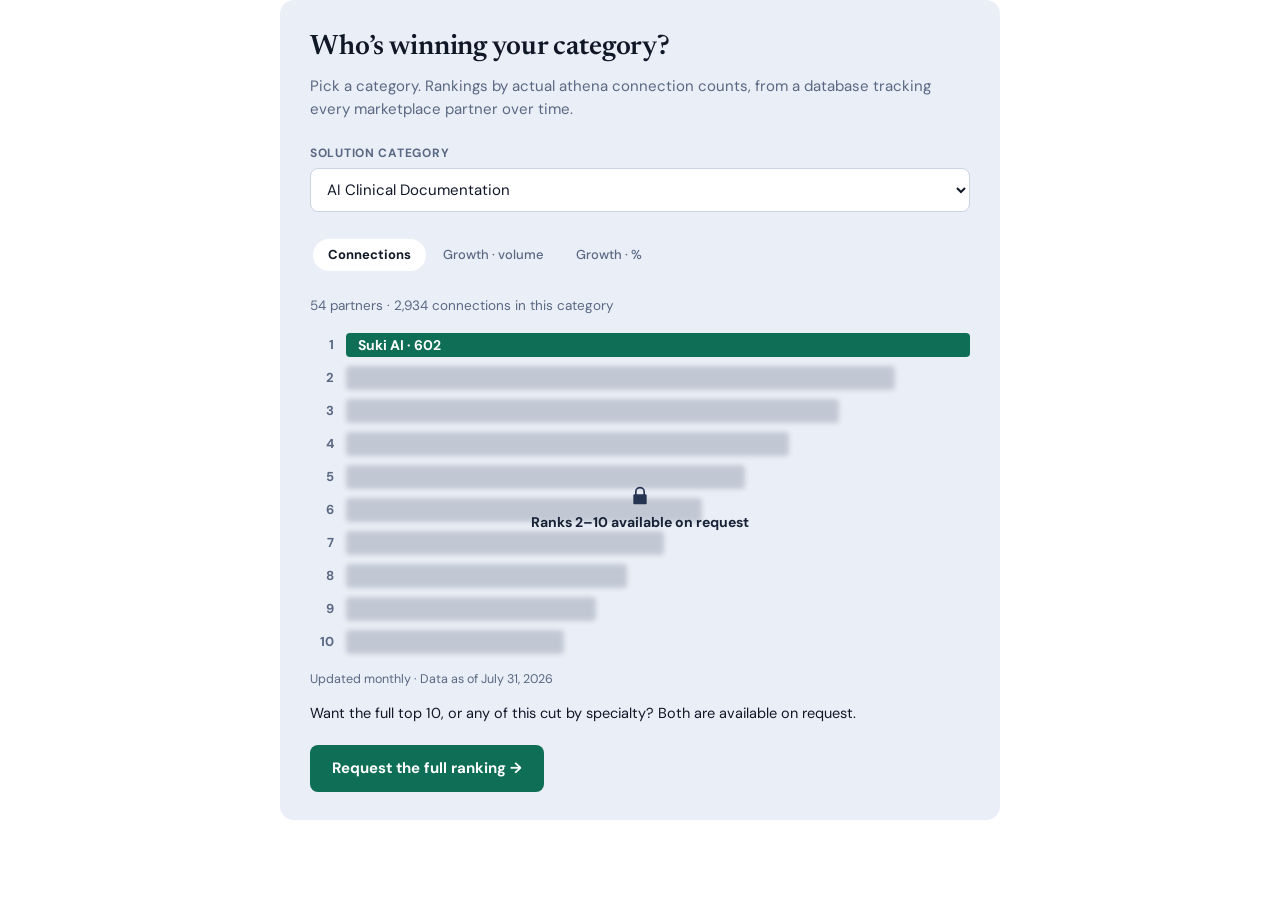
==== index.html @ 7037b6b3 "Rebuild the explorer around categories and growth athena's marketplace now surfaces category leaders" ====
<!DOCTYPE html>
<html lang="en">
<head>
<meta charset="utf-8">
<meta name="viewport" content="width=device-width, initial-scale=1">
<!-- This page is meant to be seen inside the alsgaardmiller.com embed, not as a search
     result competing with it. -->
<meta name="robots" content="noindex, follow">
<title>athenahealth Marketplace Explorer</title>
<link rel="preconnect" href="https://fonts.googleapis.com">
<link rel="preconnect" href="https://fonts.gstatic.com" crossorigin>
<link href="https://fonts.googleapis.com/css2?family=DM+Sans:opsz,wght@9..40,400;9..40,500;9..40,700&family=Newsreader:opsz,wght@6..72,400;6..72,600&display=swap" rel="stylesheet">
<link rel="stylesheet" href="styles.css">

<!-- ===================================================================== -->
<!-- ANALYTICS: OFF.                                                       -->
<!-- Launched without tracking by choice. The page already fires guarded   -->
<!-- umami.track() calls that no-op while no script is loaded, so enabling  -->
<!-- analytics later means uncommenting the two lines below and pasting in  -->
<!-- the website ID from cloud.umami.is — no other change.                 -->
<!--                                                                       -->
<!-- <script defer src="https://cloud.umami.is/script.js"                  -->
<!--         data-website-id="YOUR-UMAMI-WEBSITE-ID"                       -->
<!--         data-domains="MaxA-M.github.io"></script>                     -->
<!-- ===================================================================== -->
</head>
<body class="widget-body">

<main class="widget" id="explorer" data-chart="explorer">

  <h1 class="widget-title">Who’s winning your category?</h1>
  <p class="dek">
    Pick a category. Rankings by actual athena connection counts, from a database tracking
    every marketplace partner over time.
  </p>

  <div class="controls">
    <label>
      <span>Solution category</span>
      <select id="sel-category"></select>
    </label>
  </div>

  <div class="toggle" role="tablist" aria-label="Ranking view">
    <button role="tab" aria-selected="true"  data-view="connections">Connections</button>
    <button role="tab" aria-selected="false" data-view="growth_volume">Growth &middot; volume</button>
    <button role="tab" aria-selected="false" data-view="growth_pct">Growth &middot; %</button>
  </div>

  <div id="explorer-result" class="explorer-result"></div>

</main>

<script src="app.js"></script>
</body>
</html>
---- styles.css ----
/* =========================================================================
   Palette taken from alsgaardmiller.com so the embed reads as part of the
   site rather than a visitor: white page like the home page, pale blue for
   the explorer to echo the contact page, dark navy footer like the blog.
   Newsreader for headings, DM Sans for everything else — same as the site.
   Teal is the data accent, matching the published report's charts.
   ========================================================================= */
:root {
  --white:       #FFFFFF;
  --pale-blue:   #EAEEF6;   /* contact page background */
  --navy:        #172236;   /* site footer / blog */
  --navy-mid:    #253551;   /* site accent */
  --ink:         #101828;   /* body text */
  --muted:       #5A6884;
  --rule:        #E3E6EC;
  --track:       #EDEFF3;   /* unfilled bar track */

  --teal:        #0F6E56;
  --teal-light:  #1D9E75;
  --rust:        #B4512F;   /* negatives — 5.2:1 on white */

  --serif: "Newsreader", Georgia, "Times New Roman", serif;
  --sans:  "DM Sans", -apple-system, BlinkMacSystemFont, "Segoe UI", Helvetica, Arial, sans-serif;

  --content-max: 780px;
  --bar-h:       24px;
  --bar-gap:     9px;
}

* { box-sizing: border-box; }

html { scroll-behavior: smooth; }
@media (prefers-reduced-motion: reduce) { html { scroll-behavior: auto; } }

body {
  margin: 0;
  background: var(--white);
  color: var(--ink);
  font-family: var(--sans);
  font-size: 16px;
  line-height: 1.55;
  -webkit-font-smoothing: antialiased;
}

/* ---------- masthead ---------- */
.masthead {
  max-width: 1120px;
  margin: 0 auto;
  padding: 48px 24px 28px;
}
h1 {
  font-family: var(--serif);
  font-weight: 600;
  font-size: clamp(30px, 4.4vw, 44px);
  line-height: 1.15;
  letter-spacing: -.01em;
  margin: 0 0 16px;
  max-width: 26ch;
}
.standfirst { font-size: 17px; max-width: 60ch; margin: 0 0 8px; color: var(--ink); }
.stamp { font-size: 13px; color: var(--muted); margin: 0; }

/* ---------- two-column layout ---------- */
.layout {
  max-width: 1120px;
  margin: 0 auto;
  padding: 0 24px 64px;
  display: grid;
  grid-template-columns: 168px minmax(0, 1fr);
  gap: 48px;
  align-items: start;
}

/* ---------- left sidebar nav ---------- */
.sidenav {
  position: sticky;
  top: 24px;
  display: flex;
  flex-direction: column;
  gap: 1px;
  padding-top: 6px;
  border-left: 1px solid var(--rule);
}
.sidenav-title {
  font-size: 11px; font-weight: 700; letter-spacing: .1em; text-transform: uppercase;
  color: var(--muted); margin: 0 0 8px; padding-left: 14px;
}
.sidenav a {
  font-size: 13.5px; color: var(--muted); text-decoration: none;
  padding: 5px 0 5px 14px; margin-left: -1px;
  border-left: 2px solid transparent;
  transition: color .15s ease, border-color .15s ease;
}
.sidenav a:hover, .sidenav a:focus-visible { color: var(--ink); }
.sidenav a.is-current { color: var(--ink); font-weight: 700; border-left-color: var(--navy-mid); }

/* Explorer link: green, circled, no lock icon. */
.sidenav-gated {
  margin-top: 12px; margin-left: 0 !important;
  align-self: start;
  color: var(--teal) !important;
  font-weight: 700;
  border: 1.5px solid var(--teal) !important;
  border-radius: 999px;
  padding: 6px 15px !important;
  transition: background .15s ease, color .15s ease;
}
.sidenav-gated:hover, .sidenav-gated:focus-visible { background: var(--teal); color: #fff !important; }
.sidenav-gated.is-current { background: var(--teal); color: #fff !important; }

@media (max-width: 860px) {
  .layout { grid-template-columns: 1fr; gap: 8px; }
  .sidenav {
    position: static; flex-direction: row; flex-wrap: wrap; gap: 6px;
    border-left: 0; border-top: 1px solid var(--rule); border-bottom: 1px solid var(--rule);
    padding: 12px 0;
  }
  .sidenav-title { display: none; }
  .sidenav a { padding: 4px 10px; border-left: 0; border-radius: 999px; }
  .sidenav a.is-current { background: var(--pale-blue); border-left: 0; }
  .sidenav-gated { margin-top: 0; }
}

/* ---------- sections ---------- */
.content { max-width: var(--content-max); min-width: 0; }
.section { padding: 44px 0 4px; scroll-margin-top: 20px; }
.section + .section { border-top: 1px solid var(--rule); }

h2 {
  font-family: var(--serif); font-weight: 600;
  font-size: clamp(21px, 2.6vw, 27px); line-height: 1.25;
  margin: 0 0 10px; letter-spacing: -.005em;
}
.dek { font-size: 15px; color: var(--muted); max-width: 64ch; margin: 0 0 22px; }

.callout {
  font-size: 15px; color: var(--muted); margin: 18px 0 0;
  padding-left: 14px; border-left: 3px solid var(--teal-light);
}
.callout-lead {
  font-family: var(--serif); font-size: 21px; line-height: 1.4;
  color: var(--ink); margin: 0 0 24px; border-left-color: var(--teal);
}
.callout-lead strong { color: var(--teal); font-weight: 600; }

/* ---------- stat bar ---------- */
.statbar { display: grid; grid-template-columns: repeat(4, 1fr); gap: 12px; }
@media (max-width: 700px) { .statbar { grid-template-columns: repeat(2, 1fr); } }

.stat { border-top: 2px solid var(--navy-mid); padding: 14px 4px 0; }
.stat-value {
  font-family: var(--serif); font-weight: 600;
  font-size: clamp(27px, 3.6vw, 35px); line-height: 1.05;
  letter-spacing: -.015em; font-variant-numeric: tabular-nums; display: block;
}
.stat-value.pos { color: var(--teal); }
.stat-label { font-size: 13px; color: var(--muted); margin-top: 6px; display: block; }

/* ---------- charts ---------- */
.chart { width: 100%; }
.rows { display: flex; flex-direction: column; gap: var(--bar-gap); }

.row {
  display: grid;
  grid-template-columns: minmax(120px, 215px) minmax(0, 1fr) auto;
  align-items: center; gap: 12px;
}
@media (max-width: 620px) {
  .row { grid-template-columns: 1fr auto; gap: 4px 10px; }
  .row-label { grid-column: 1 / -1; text-align: left; }
}

.row-label {
  font-size: 13.5px; color: var(--ink); text-align: right;
  overflow: hidden; text-overflow: ellipsis; white-space: nowrap;
}

.row-track {
  position: relative; height: var(--bar-h);
  background: var(--track); border-radius: 4px;
}
.bar {
  position: absolute; top: 0; height: var(--bar-h); border-radius: 4px;
  background: var(--teal);
  transform-origin: left center; transform: scaleX(0);
  animation: grow .5s cubic-bezier(.22,.9,.3,1) forwards;
  transition: filter .15s ease;
}
.bar.neg { background: var(--rust); transform-origin: right center; }
.row:hover .bar { filter: brightness(1.14); }
@keyframes grow { to { transform: scaleX(1); } }
@media (prefers-reduced-motion: reduce) { .bar { animation: none; transform: scaleX(1); } }

/* value column, right-aligned so the numbers form a clean rail */
.row-values { display: flex; align-items: baseline; gap: 10px; justify-content: flex-end; }
.row-value {
  font-size: 13.5px; font-weight: 700; font-variant-numeric: tabular-nums;
  white-space: nowrap; color: var(--ink); min-width: 4.2em; text-align: right;
}
.row-value.neg { color: var(--rust); }
.row-value.pos { color: var(--teal); }
.row-sub {
  font-size: 12.5px; color: var(--muted); white-space: nowrap;
  font-variant-numeric: tabular-nums; min-width: 5.5em; text-align: right;
}

/* diverging chart: bars grow out from a zero axis */
.diverging .row-track::before {
  content: ""; position: absolute; left: var(--zero); top: -3px; bottom: -3px;
  width: 1px; background: #C9CEDA;
}

/* ---------- toggle ---------- */
.toggle {
  display: inline-flex; gap: 2px; margin: 0 0 22px; padding: 3px;
  background: var(--pale-blue); border-radius: 999px;
}
.toggle button {
  font: inherit; font-size: 13px; font-weight: 500; cursor: pointer;
  border: 0; background: transparent; color: var(--muted);
  padding: 6px 15px; border-radius: 999px; transition: background .15s, color .15s;
}
.toggle button[aria-selected="true"] { background: var(--white); color: var(--ink); font-weight: 700; }
.toggle button:hover { color: var(--ink); }

/* ---------- standalone widget shell (index.html) ---------- */
.widget-body { background: var(--white); }

.widget {
  max-width: 720px;
  margin: 0 auto;
  padding: 30px 30px 28px;
  background: var(--pale-blue);
  border-radius: 14px;
}
@media (max-width: 620px) { .widget { padding: 22px 18px; border-radius: 0; } }

.widget-title {
  font-family: var(--serif); font-weight: 600;
  font-size: clamp(22px, 3vw, 28px); line-height: 1.25;
  margin: 0 0 10px; letter-spacing: -.005em; max-width: none;
}
.widget .row-track { background: #D8DEEB; }

/* freshness stamp under the ranking */
.as-of {
  font-size: 12.5px; color: var(--muted);
  margin: 16px 0 0; line-height: 1.45;
}

/* shown in place of the ranking when a category has no gainers this period */
.no-gainers {
  font-size: 15px; color: var(--ink); margin: 4px 0 0;
  padding: 22px 0; text-align: center;
  background: #E1E7F2; border-radius: 8px;
}

/* what the ranking deliberately withholds, offered as a reason to get in touch */
.ask-line {
  font-size: 14.5px; color: var(--ink);
  margin: 14px 0 0; max-width: 56ch;
}

/* the view toggle sits directly under the category dropdown */
.widget .toggle { margin-bottom: 22px; }

/* ---------- explorer ---------- */
.section-explorer {
  background: var(--pale-blue);
  border-radius: 14px;
  padding: 32px 30px 30px;
  margin-top: 44px;
  border-top: 0 !important;
}
@media (max-width: 620px) { .section-explorer { padding: 24px 18px; } }

.section-explorer .row-track { background: #D8DEEB; }

.controls { display: flex; flex-wrap: wrap; gap: 14px; margin-bottom: 24px; }
.controls label { display: flex; flex-direction: column; gap: 6px; flex: 1 1 210px; }
.controls span {
  font-size: 12px; font-weight: 700; text-transform: uppercase;
  letter-spacing: .06em; color: var(--muted);
}
.controls select {
  font: inherit; font-size: 15px; color: var(--ink);
  padding: 10px 12px; border: 1px solid #CBD3E2; border-radius: 8px;
  background: var(--white); cursor: pointer;
}
.controls select:focus-visible { outline: 2px solid var(--teal); outline-offset: 1px; }

.slice-meta { font-size: 13.5px; color: var(--muted); margin: 0 0 16px; }

.leader, .locked-row {
  display: grid; grid-template-columns: 24px minmax(0, 1fr); align-items: center;
  gap: 12px; margin-bottom: var(--bar-gap);
}
.rank {
  font-size: 13px; font-weight: 700; color: var(--muted);
  font-variant-numeric: tabular-nums; text-align: right;
}
.leader .row-track { background: transparent; }
.leader-name {
  position: absolute; left: 12px; top: 0; line-height: var(--bar-h);
  font-size: 14px; font-weight: 700; color: #fff; white-space: nowrap;
  overflow: hidden; text-overflow: ellipsis; right: 12px;
}

.locked-rows { position: relative; }
.locked-bar {
  height: var(--bar-h); border-radius: 4px; background: var(--navy-mid);
  opacity: .2; filter: blur(2.5px);
}
.locked-overlay {
  position: absolute; inset: 0; display: flex; flex-direction: column;
  align-items: center; justify-content: center; gap: 6px; text-align: center;
}
.locked-overlay svg { width: 20px; height: 20px; fill: var(--navy-mid); }
.locked-overlay p { margin: 0; font-size: 14px; font-weight: 700; color: var(--navy); }

.cta {
  display: inline-block; margin-top: 20px; padding: 12px 22px;
  background: var(--teal); color: #fff; text-decoration: none;
  border-radius: 8px; font-weight: 700; font-size: 15px;
  transition: background .15s ease, transform .15s ease;
}
.cta:hover { background: var(--teal-light); transform: translateY(-1px); }
.cta:focus-visible { outline: 2px solid var(--navy); outline-offset: 2px; }

.thin-slice { font-size: 15px; color: var(--ink); margin: 0; }

/* ---------- footer ---------- */
.footer {
  margin-top: 40px; padding: 26px 30px; border-radius: 14px;
  background: var(--navy); color: #B9C2D4; font-size: 13.5px;
}
.footer a { color: #9FD9C4; }
.datanote { margin: 0 0 12px; }
.footer p:last-child { margin: 0; }

.error { color: var(--rust); font-size: 14px; padding: 20px 0; }
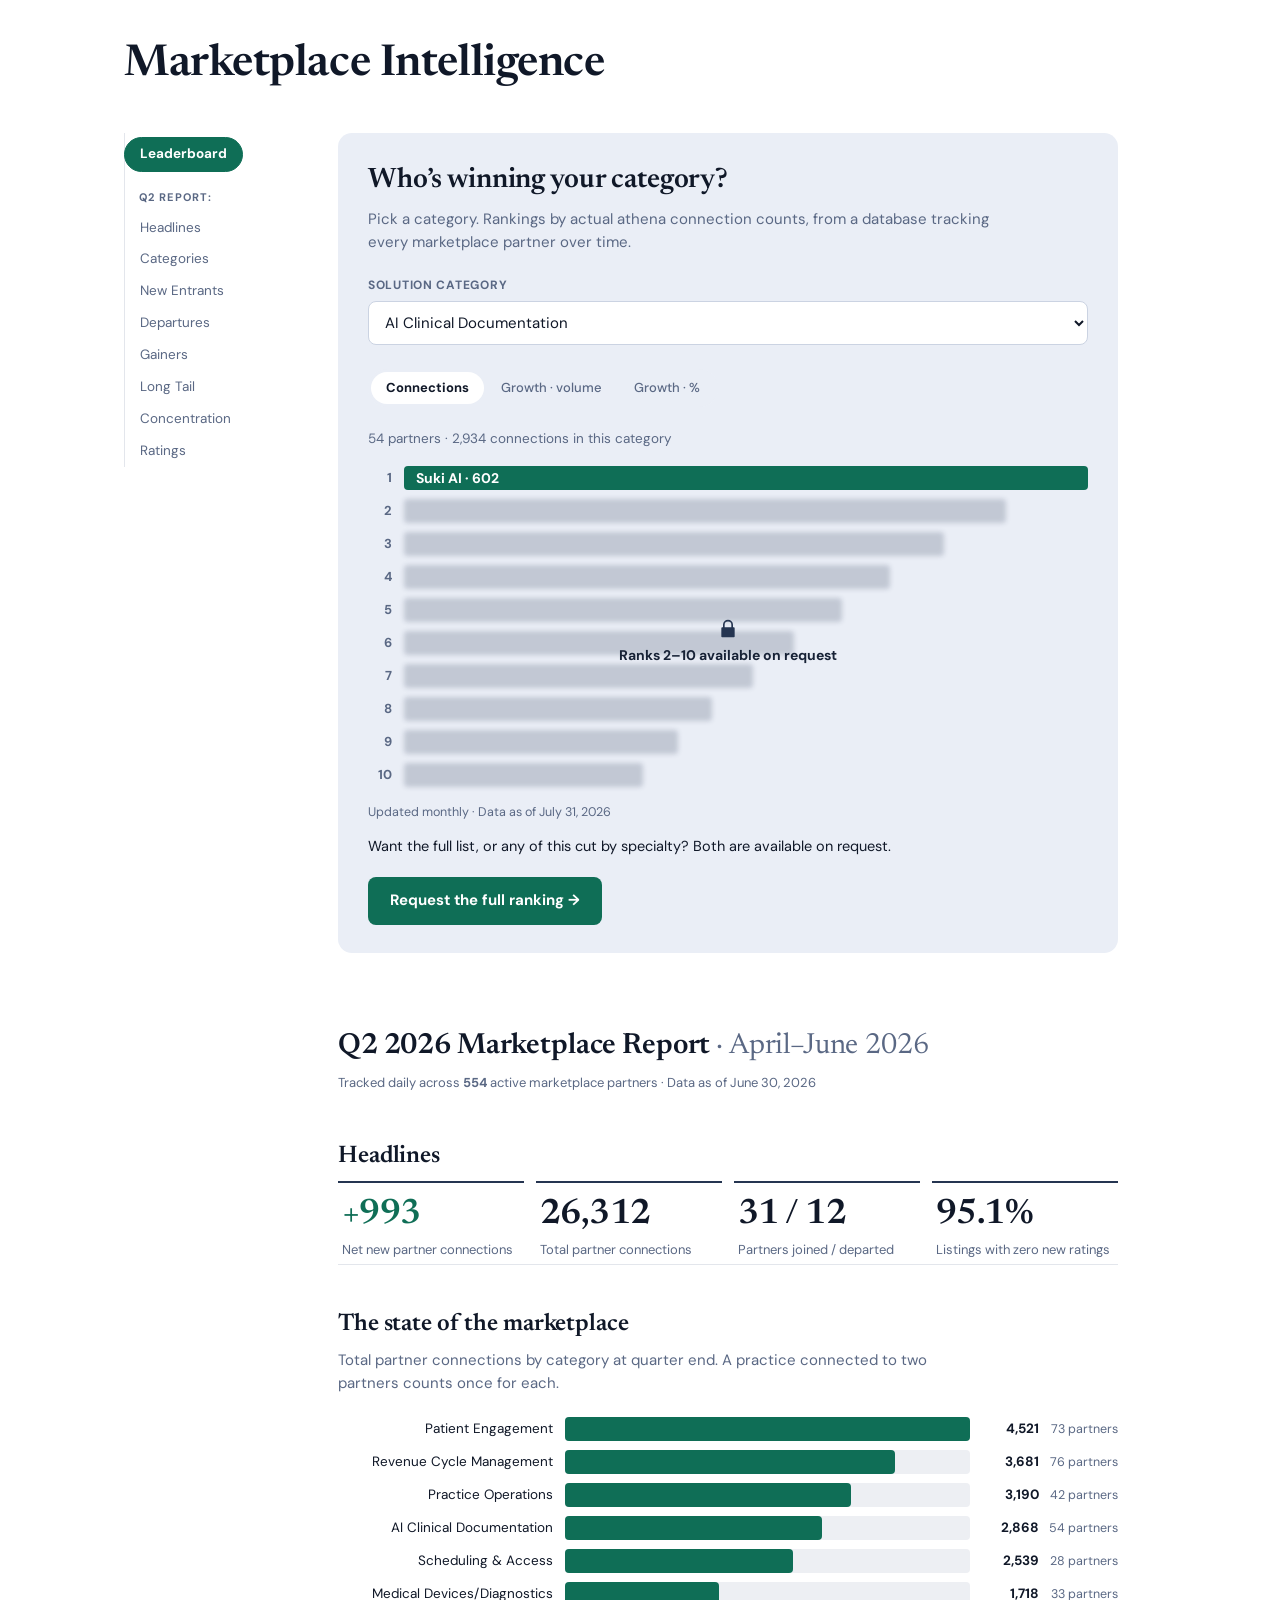
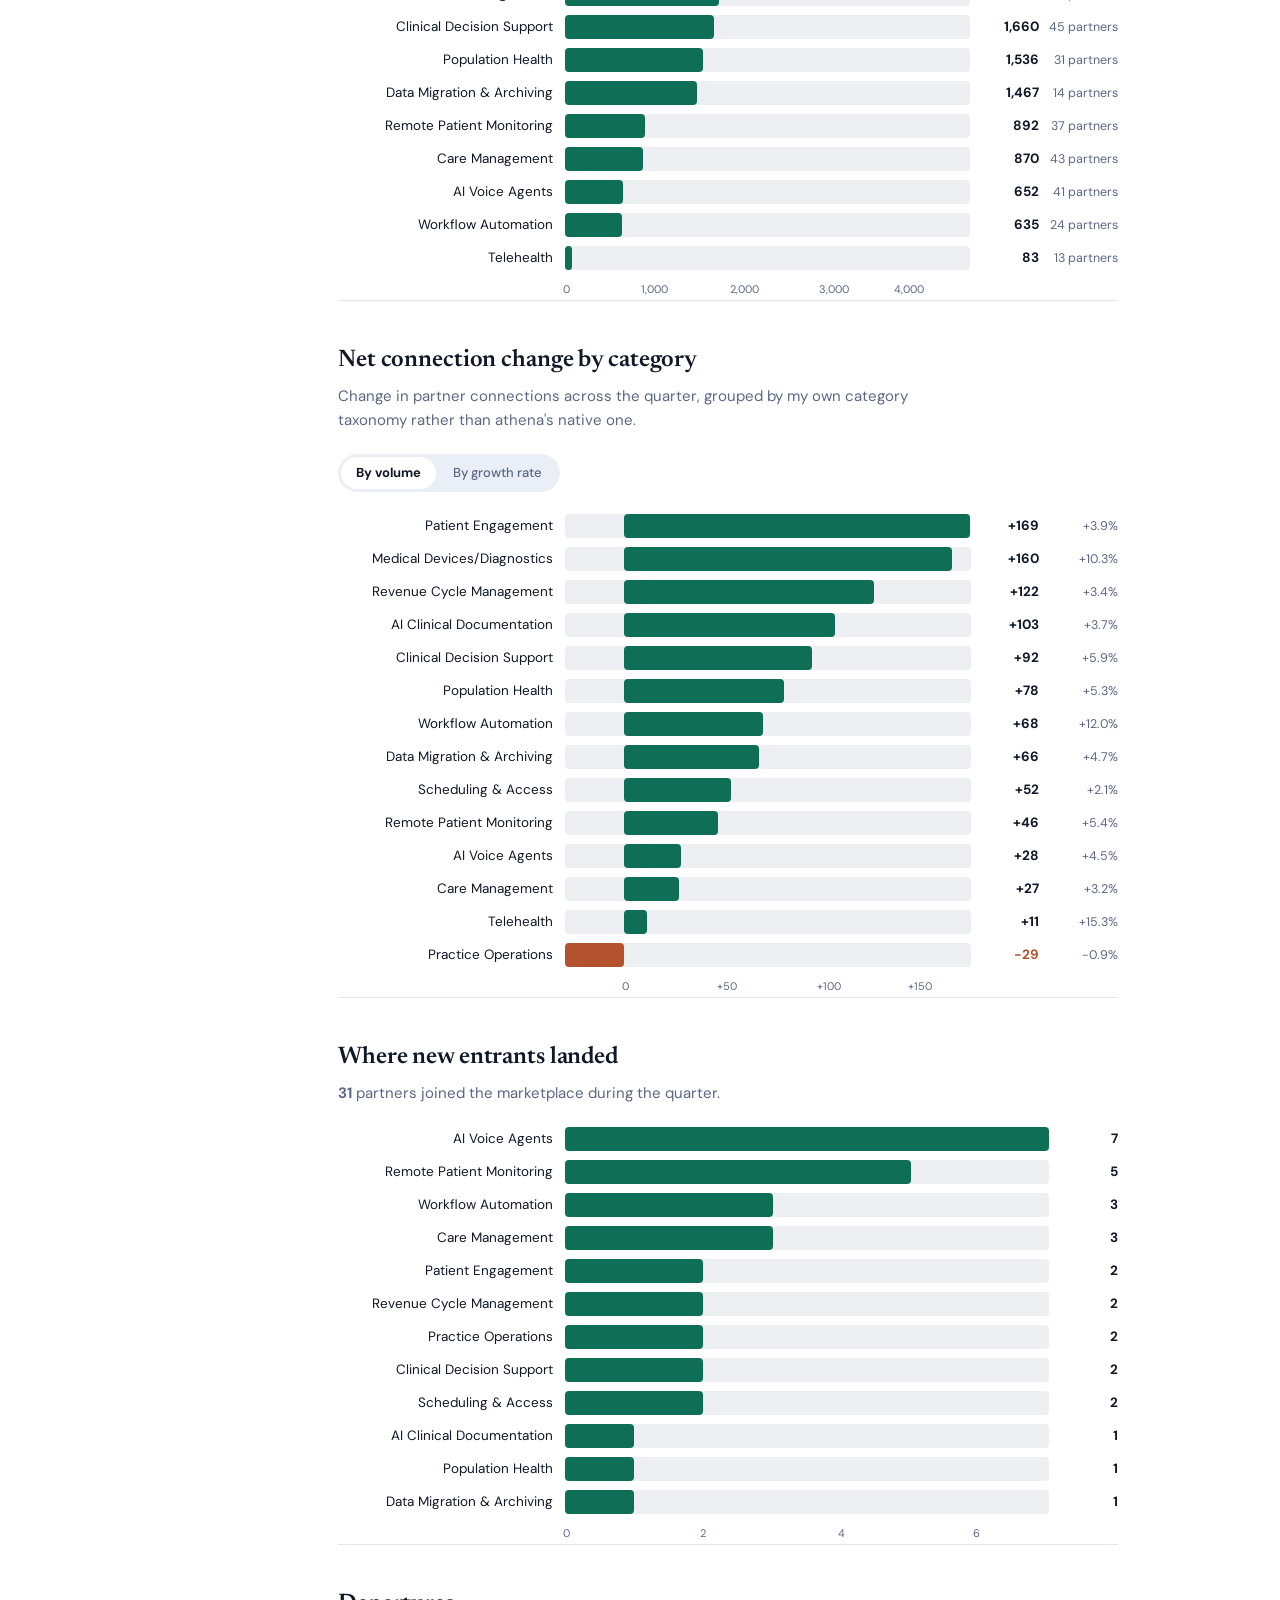
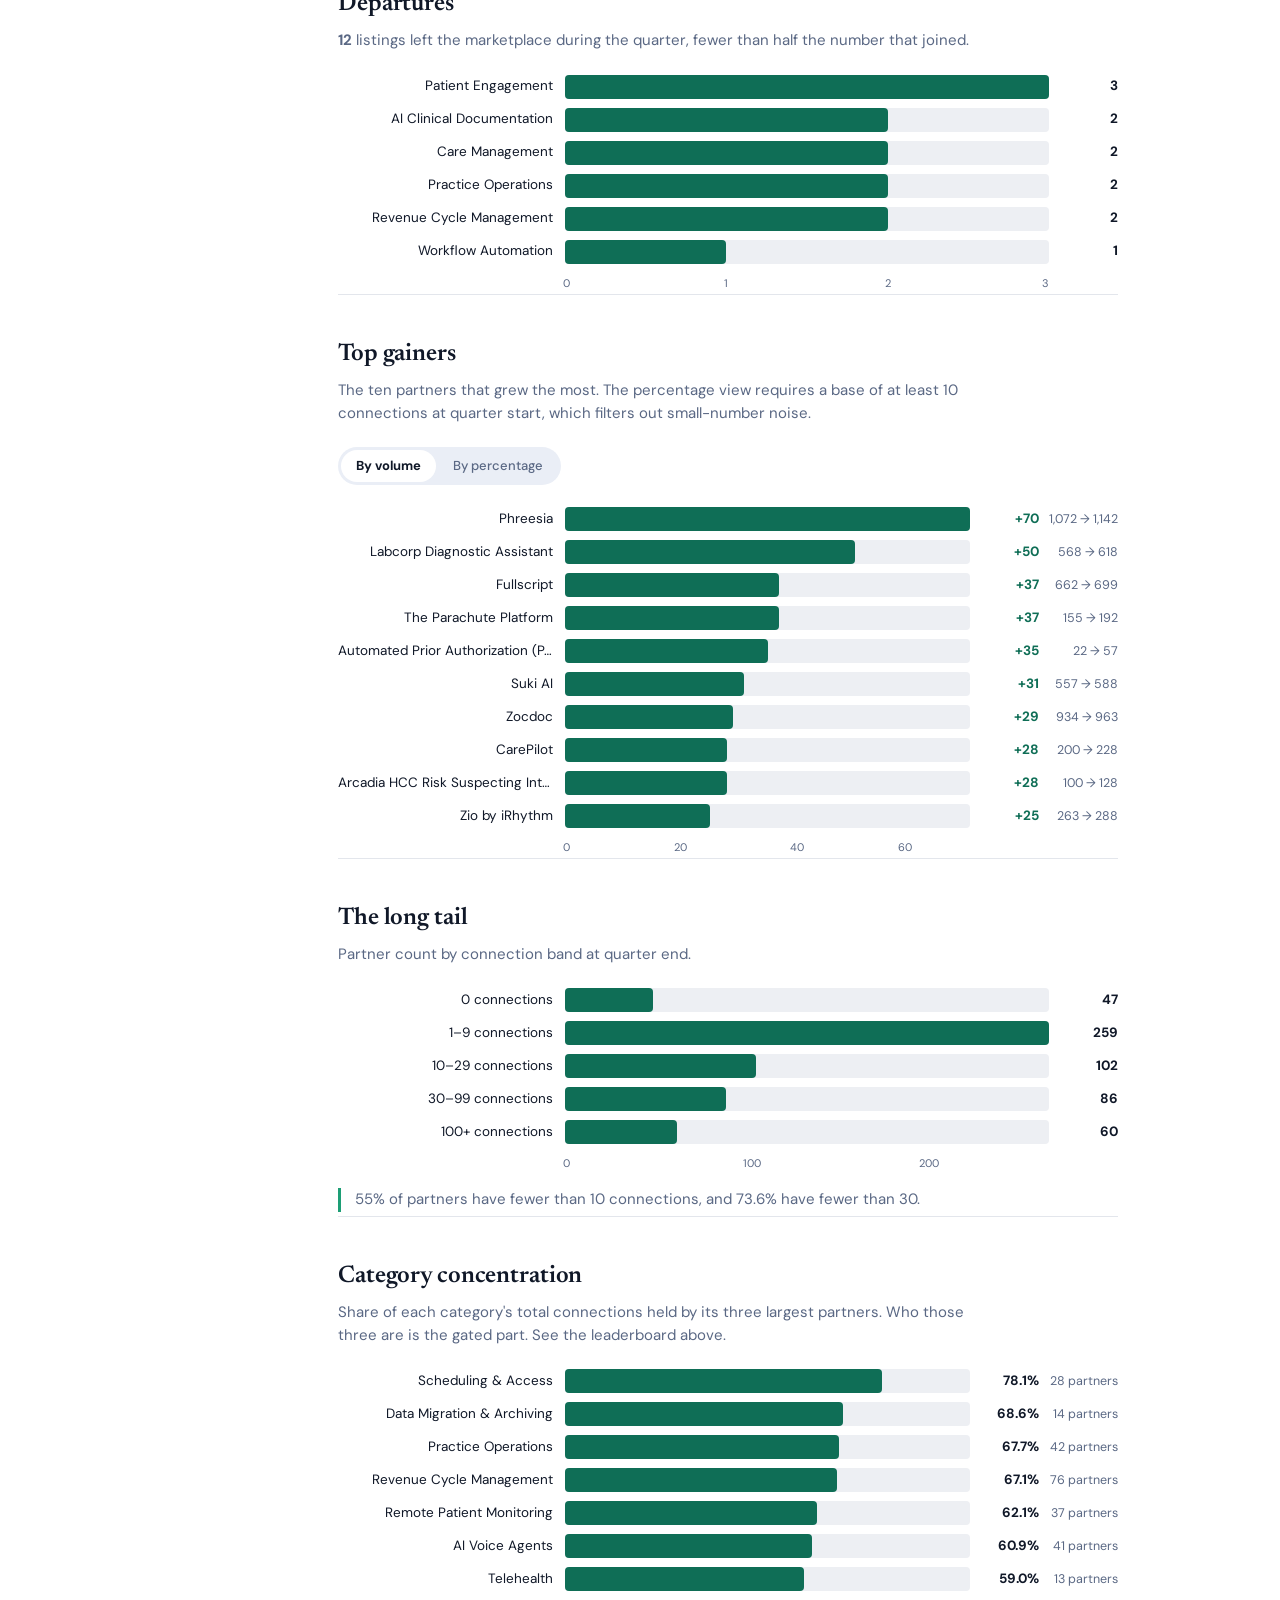
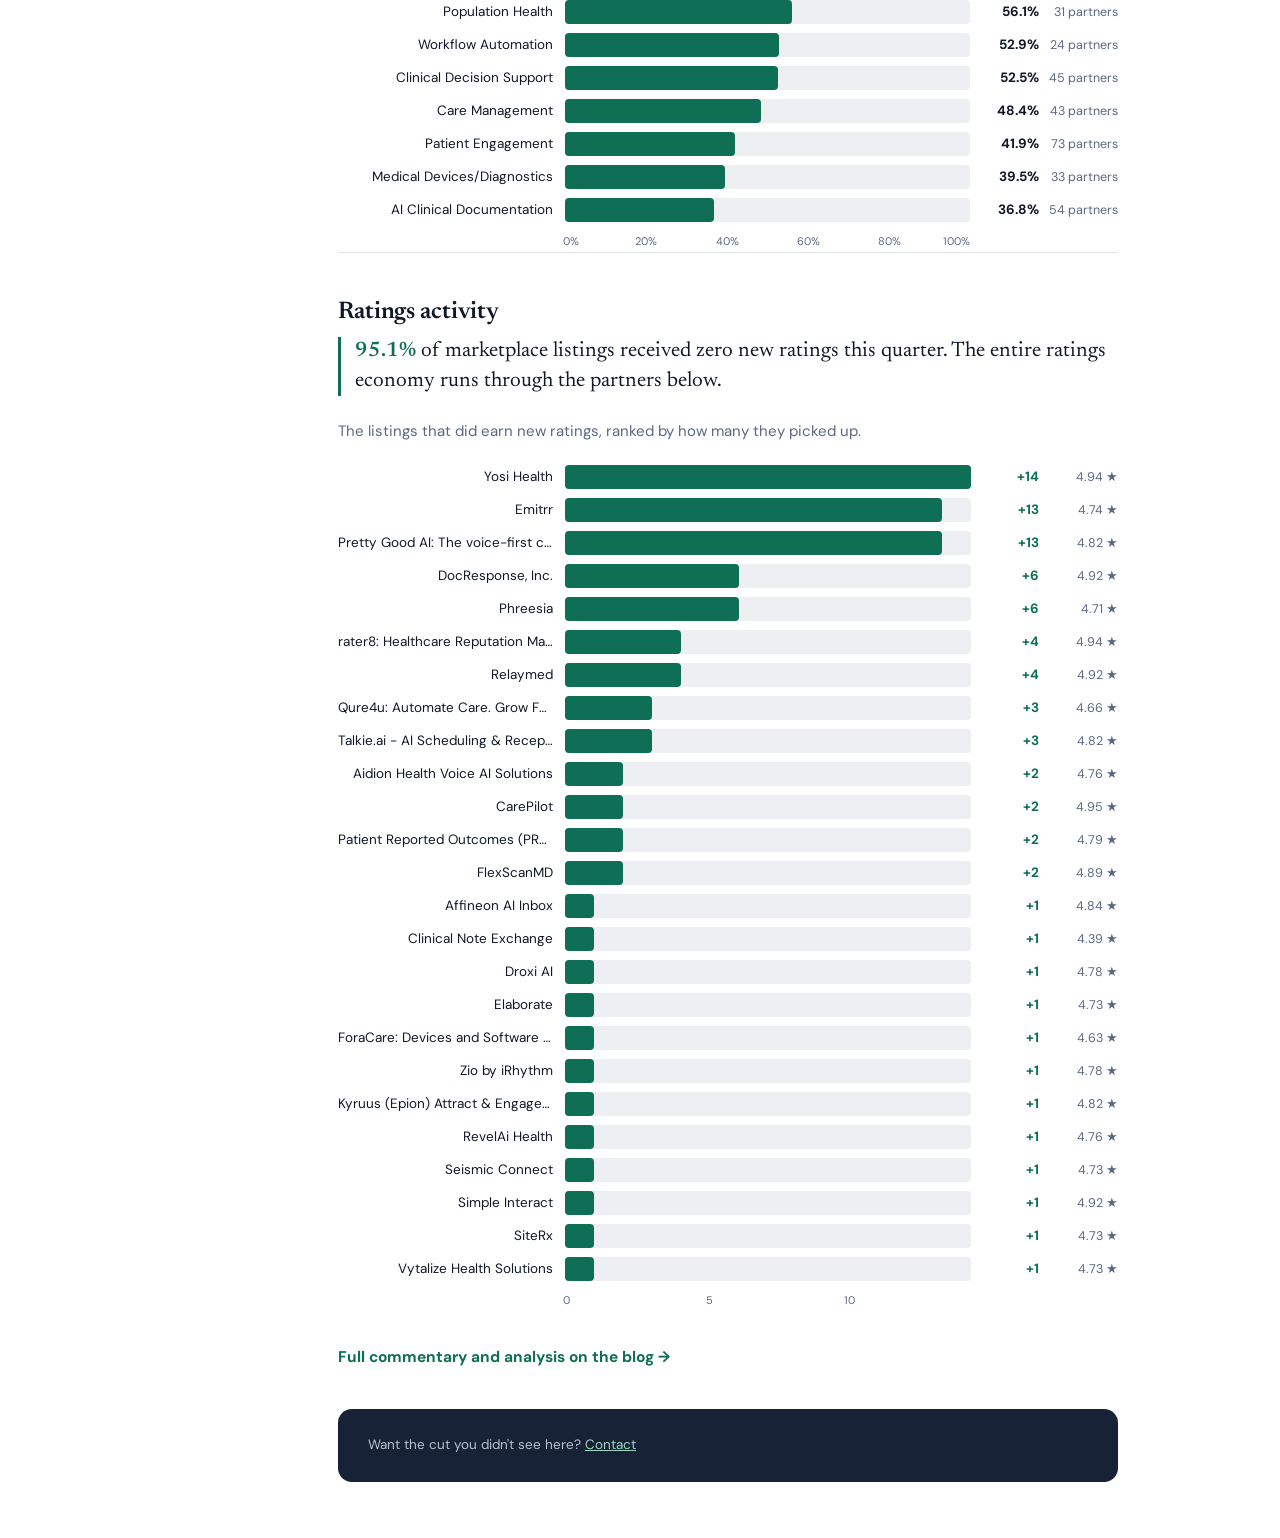
==== commit c0900f15: "Merge the leaderboard and Q2 report into one page "Marketplace Intelligence" is now a single embed: " ====
--- a/index.html
+++ b/index.html
@@ -6,7 +6,7 @@
 <!-- This page is meant to be seen inside the alsgaardmiller.com embed, not as a search
      result competing with it. -->
 <meta name="robots" content="noindex, follow">
-<title>athenahealth Marketplace Explorer</title>
+<title>Marketplace Intelligence</title>
 <link rel="preconnect" href="https://fonts.googleapis.com">
 <link rel="preconnect" href="https://fonts.gstatic.com" crossorigin>
 <link href="https://fonts.googleapis.com/css2?family=DM+Sans:opsz,wght@9..40,400;9..40,500;9..40,700&family=Newsreader:opsz,wght@6..72,400;6..72,600&display=swap" rel="stylesheet">
@@ -24,32 +24,161 @@
 <!--         data-domains="MaxA-M.github.io"></script>                     -->
 <!-- ===================================================================== -->
 </head>
-<body class="widget-body">
+<body>
 
-<main class="widget" id="explorer" data-chart="explorer">
+<div class="page">
 
-  <h1 class="widget-title">Who’s winning your category?</h1>
-  <p class="dek">
-    Pick a category. Rankings by actual athena connection counts, from a database tracking
-    every marketplace partner over time.
-  </p>
+  <header class="masthead">
+    <h1>Marketplace Intelligence</h1>
+  </header>
 
-  <div class="controls">
-    <label>
-      <span>Solution category</span>
-      <select id="sel-category"></select>
-    </label>
-  </div>
+  <div class="layout">
 
-  <div class="toggle" role="tablist" aria-label="Ranking view">
-    <button role="tab" aria-selected="true"  data-view="connections">Connections</button>
-    <button role="tab" aria-selected="false" data-view="growth_volume">Growth &middot; volume</button>
-    <button role="tab" aria-selected="false" data-view="growth_pct">Growth &middot; %</button>
-  </div>
+  <nav class="jumpnav" aria-label="Jump to section">
+    <a href="#leaderboard" class="jumpnav-lead">Leaderboard</a>
+    <span class="jumpnav-group">Q2 Report:</span>
+    <a href="#headline">Headlines</a>
+    <a href="#net-by-category">Categories</a>
+    <a href="#new-entrants">New Entrants</a>
+    <a href="#departures">Departures</a>
+    <a href="#top-gainers">Gainers</a>
+    <a href="#long-tail">Long Tail</a>
+    <a href="#concentration">Concentration</a>
+    <a href="#ratings">Ratings</a>
+  </nav>
 
-  <div id="explorer-result" class="explorer-result"></div>
+  <div class="content">
 
-</main>
+  <!-- ================= LEADERBOARD (monthly) ================= -->
+  <section id="leaderboard" class="widget">
+    <h2 class="widget-title">Who’s winning your category?</h2>
+    <p class="dek">
+      Pick a category. Rankings by actual athena connection counts, from a database tracking
+      every marketplace partner over time.
+    </p>
+
+    <div class="controls">
+      <label>
+        <span>Solution category</span>
+        <select id="sel-category"></select>
+      </label>
+    </div>
+
+    <div class="toggle" role="tablist" aria-label="Ranking view">
+      <button role="tab" aria-selected="true"  data-view="connections">Connections</button>
+      <button role="tab" aria-selected="false" data-view="growth_volume">Growth &middot; volume</button>
+      <button role="tab" aria-selected="false" data-view="growth_pct">Growth &middot; %</button>
+    </div>
+
+    <div id="explorer-result" class="explorer-result"></div>
+  </section>
+
+  <!-- ================= Q2 REPORT (quarterly, static) ================= -->
+  <header class="report-header">
+    <h2>Q2 2026 Marketplace Report <span class="report-dates">· April–June 2026</span></h2>
+    <p class="stamp">
+      Tracked daily across <strong id="framing-count">…</strong> active marketplace partners ·
+      Data as of <span id="data-stamp">…</span>
+    </p>
+  </header>
+
+  <main class="report">
+
+    <section id="headline" class="section">
+      <h3>Headlines</h3>
+      <div class="statbar" id="statbar"></div>
+    </section>
+
+    <section id="state-of-market" class="section">
+      <h3>The state of the marketplace</h3>
+      <p class="dek">
+        Total partner connections by category at quarter end. A practice connected to two
+        partners counts once for each.
+      </p>
+      <div class="chart" id="chart-state-of-market"></div>
+    </section>
+
+    <section id="net-by-category" class="section">
+      <h3>Net connection change by category</h3>
+      <p class="dek">
+        Change in partner connections across the quarter, grouped by my own category
+        taxonomy rather than athena's native one.
+      </p>
+      <div class="toggle" role="tablist" aria-label="Category view">
+        <button role="tab" aria-selected="true"  data-view="net">By volume</button>
+        <button role="tab" aria-selected="false" data-view="rate">By growth rate</button>
+      </div>
+      <div class="chart" id="chart-net-by-category"></div>
+    </section>
+
+    <section id="new-entrants" class="section">
+      <h3>Where new entrants landed</h3>
+      <p class="dek"><strong id="new-total">…</strong> partners joined the marketplace during the quarter.</p>
+      <div class="chart" id="chart-new-entrants"></div>
+    </section>
+
+    <section id="departures" class="section">
+      <h3>Departures</h3>
+      <p class="dek">
+        <strong id="dep-total">…</strong> listings left the marketplace during the quarter,
+        fewer than half the number that joined.
+      </p>
+      <div class="chart" id="chart-departures"></div>
+    </section>
+
+    <section id="top-gainers" class="section">
+      <h3>Top gainers</h3>
+      <p class="dek">
+        The ten partners that grew the most. The percentage view requires a base of at least
+        10 connections at quarter start, which filters out small-number noise.
+      </p>
+      <div class="toggle" role="tablist" aria-label="Gainer view">
+        <button role="tab" aria-selected="true"  data-view="by_volume">By volume</button>
+        <button role="tab" aria-selected="false" data-view="by_pct">By percentage</button>
+      </div>
+      <div class="chart" id="chart-top-gainers"></div>
+    </section>
+
+    <section id="long-tail" class="section">
+      <h3>The long tail</h3>
+      <p class="dek">Partner count by connection band at quarter end.</p>
+      <div class="chart" id="chart-long-tail"></div>
+      <p class="callout" id="long-tail-callout"></p>
+    </section>
+
+    <section id="concentration" class="section">
+      <h3>Category concentration</h3>
+      <p class="dek">
+        Share of each category's total connections held by its three largest partners.
+        Who those three are is the gated part. See the leaderboard above.
+      </p>
+      <div class="chart" id="chart-concentration"></div>
+    </section>
+
+    <section id="ratings" class="section">
+      <h3>Ratings activity</h3>
+      <p class="callout callout-lead" id="ratings-callout"></p>
+      <p class="dek">The listings that did earn new ratings, ranked by how many they picked up.</p>
+      <div class="chart" id="chart-ratings"></div>
+    </section>
+
+    <p class="blog-link">
+      <a href="https://alsgaardmiller.com/blog/q2-2026-athenahealth-marketplace-state-of-the-state"
+         target="_top">Full commentary and analysis on the blog →</a>
+    </p>
+
+  </main>
+
+  <footer class="footer">
+    <p>
+      Want the cut you didn't see here?
+      <a href="https://alsgaardmiller.com/contact" target="_top">Contact</a>
+    </p>
+  </footer>
+
+  </div><!-- /.content -->
+  </div><!-- /.layout -->
+</div>
 
 <script src="app.js"></script>
 </body>
--- a/styles.css
+++ b/styles.css
@@ -14,6 +14,8 @@
   --muted:       #5A6884;
   --rule:        #E3E6EC;
   --track:       #EDEFF3;   /* unfilled bar track */
+  --axis-line:   #D6DAE3;   /* gridlines behind the bars */
+  --axis-zero:   #A9B1C2;   /* the zero line on a diverging chart */
 
   --teal:        #0F6E56;
   --teal-light:  #1D9E75;
@@ -43,11 +45,7 @@
 }
 
 /* ---------- masthead ---------- */
-.masthead {
-  max-width: 1120px;
-  margin: 0 auto;
-  padding: 48px 24px 28px;
-}
+.masthead { padding: 0 0 26px; }
 h1 {
   font-family: var(--serif);
   font-weight: 600;
@@ -60,18 +58,105 @@
 .standfirst { font-size: 17px; max-width: 60ch; margin: 0 0 8px; color: var(--ink); }
 .stamp { font-size: 13px; color: var(--muted); margin: 0; }
 
-/* ---------- two-column layout ---------- */
+/* ---------- page shell ---------- */
+.page {
+  max-width: 1080px;
+  margin: 0 auto;
+  padding: 40px 24px 56px;
+}
+
+/* Nav rail on the left, content on the right. The rail sticks as you scroll —
+   see the note in README about what that needs from the Squarespace parent. */
 .layout {
-  max-width: 1120px;
-  margin: 0 auto;
-  padding: 0 24px 64px;
   display: grid;
-  grid-template-columns: 168px minmax(0, 1fr);
-  gap: 48px;
+  grid-template-columns: 170px minmax(0, 1fr);
+  gap: 44px;
   align-items: start;
 }
-
-/* ---------- left sidebar nav ---------- */
+.content { min-width: 0; }
+
+@media (max-width: 900px) {
+  .layout { grid-template-columns: 1fr; gap: 4px; }
+}
+
+/* ---------- jump nav (left rail on wide screens) ---------- */
+/* Sticky covers a standalone visit. Inside the embed the iframe never scrolls, so the
+   rail is moved by transform instead once the parent starts reporting its scroll
+   position — see followParentScroll() in app.js. */
+.jumpnav.is-following { position: static; will-change: transform; }
+.jumpnav {
+  position: sticky; top: 20px;
+  display: flex; flex-direction: column; gap: 1px;
+  padding-top: 4px;
+  border-left: 1px solid var(--rule);
+}
+.jumpnav a {
+  font-size: 13.5px; color: var(--muted); text-decoration: none;
+  padding: 5px 0 5px 14px; margin-left: -1px;
+  border-left: 2px solid transparent;
+  transition: color .15s ease, border-color .15s ease;
+}
+.jumpnav a:hover, .jumpnav a:focus-visible { color: var(--ink); }
+.jumpnav a.is-current { color: var(--ink); font-weight: 700; border-left-color: var(--navy-mid); }
+
+.jumpnav-lead {
+  align-self: start; margin: 0 0 12px 0;
+  color: var(--teal) !important; font-weight: 700;
+  border: 1.5px solid var(--teal) !important; border-radius: 999px;
+  padding: 6px 15px !important;
+  transition: background .15s ease, color .15s ease;
+}
+.jumpnav-lead:hover, .jumpnav-lead:focus-visible,
+.jumpnav-lead.is-current { background: var(--teal); color: #fff !important; }
+
+.jumpnav-group {
+  font-size: 11px; font-weight: 700; letter-spacing: .1em; text-transform: uppercase;
+  color: var(--muted); margin: 4px 0 6px; padding-left: 14px;
+}
+
+@media (max-width: 900px) {
+  .jumpnav, .jumpnav.is-following {
+    position: static; transform: none !important;
+    flex-direction: row; flex-wrap: wrap; align-items: center; gap: 4px 6px;
+    padding: 14px 0; margin-bottom: 8px;
+    border-left: 0;
+    border-top: 1px solid var(--rule); border-bottom: 1px solid var(--rule);
+  }
+  .jumpnav a { padding: 4px 10px; border-left: 0; border-radius: 999px; }
+  .jumpnav a:hover, .jumpnav a.is-current { background: var(--pale-blue); }
+  .jumpnav-lead { margin: 0; }
+  .jumpnav-group { width: 100%; padding-left: 0; margin: 0; }
+}
+
+/* ---------- the seam between the two halves ---------- */
+.seam {
+  margin: 34px 0 6px; padding: 16px 0 0;
+  border-top: 2px solid var(--navy-mid);
+  font-family: var(--serif); font-size: 17px; line-height: 1.45; color: var(--ink);
+}
+
+/* ---------- report section header ---------- */
+/* Deliberate breathing room: the leaderboard and the report are different
+   things on different cadences, and the gap is what says so. */
+.report-header { padding: 76px 0 4px; }
+.report-header h2 {
+  font-family: var(--serif); font-weight: 600;
+  font-size: clamp(22px, 3vw, 29px); margin: 0 0 8px;
+}
+.report-dates { color: var(--muted); font-weight: 400; }
+.report-header .stamp { font-size: 13px; color: var(--muted); margin: 0; }
+
+.report .section h3 {
+  font-family: var(--serif); font-weight: 600;
+  font-size: clamp(19px, 2.4vw, 24px); line-height: 1.25;
+  margin: 0 0 10px; letter-spacing: -.005em;
+}
+
+.blog-link { margin: 34px 0 0; font-size: 15.5px; }
+.blog-link a { color: var(--teal); font-weight: 700; text-decoration: none; }
+.blog-link a:hover { text-decoration: underline; }
+
+/* ---------- retired sidebar nav (kept for reference) ---------- */
 .sidenav {
   position: sticky;
   top: 24px;
@@ -158,15 +243,19 @@
 
 /* ---------- charts ---------- */
 .chart { width: 100%; }
-.rows { display: flex; flex-direction: column; gap: var(--bar-gap); }
-
-.row {
+/* One grid for the whole chart, with each row contributing cells to it. That is what
+   keeps the axis lane exactly as wide as the bar tracks above it — a per-row grid drifts,
+   because the axis row has no values in its third column. */
+.rows {
   display: grid;
   grid-template-columns: minmax(120px, 215px) minmax(0, 1fr) auto;
-  align-items: center; gap: 12px;
-}
+  align-items: center;
+  gap: var(--bar-gap) 12px;
+}
+.row { display: contents; }
+
 @media (max-width: 620px) {
-  .row { grid-template-columns: 1fr auto; gap: 4px 10px; }
+  .rows { grid-template-columns: 1fr auto; gap: 4px 10px; }
   .row-label { grid-column: 1 / -1; text-align: left; }
 }
 
@@ -177,7 +266,7 @@
 
 .row-track {
   position: relative; height: var(--bar-h);
-  background: var(--track); border-radius: 4px;
+  background-color: var(--track); border-radius: 4px;
 }
 .bar {
   position: absolute; top: 0; height: var(--bar-h); border-radius: 4px;
@@ -187,7 +276,7 @@
   transition: filter .15s ease;
 }
 .bar.neg { background: var(--rust); transform-origin: right center; }
-.row:hover .bar { filter: brightness(1.14); }
+.row-track:hover .bar { filter: brightness(1.14); }
 @keyframes grow { to { transform: scaleX(1); } }
 @media (prefers-reduced-motion: reduce) { .bar { animation: none; transform: scaleX(1); } }
 
@@ -204,11 +293,21 @@
   font-variant-numeric: tabular-nums; min-width: 5.5em; text-align: right;
 }
 
-/* diverging chart: bars grow out from a zero axis */
-.diverging .row-track::before {
-  content: ""; position: absolute; left: var(--zero); top: -3px; bottom: -3px;
-  width: 1px; background: #C9CEDA;
-}
+/* ---------- axis ---------- */
+.row.axis .axis-lane { margin-top: 2px; }
+.axis-lane { position: relative; height: 15px; }
+.axis-tick {
+  position: absolute; top: 0; transform: translateX(-50%);
+  font-size: 11px; color: var(--muted); white-space: nowrap;
+  font-variant-numeric: tabular-nums;
+}
+/* keep the outermost labels inside the plot rather than hanging off it */
+.axis-tick:first-child { transform: translateX(-2px); }
+.axis-tick:last-child  { transform: translateX(-100%); }
+@media (max-width: 620px) { .row.axis .row-label { display: none; } }
+
+/* The zero line on a diverging chart is drawn by the axis gradient, so the track
+   needs no rule of its own. */
 
 /* ---------- toggle ---------- */
 .toggle {
@@ -227,20 +326,21 @@
 .widget-body { background: var(--white); }
 
 .widget {
-  max-width: 720px;
-  margin: 0 auto;
+  margin: 0;
   padding: 30px 30px 28px;
   background: var(--pale-blue);
   border-radius: 14px;
+  scroll-margin-top: 16px;
 }
 @media (max-width: 620px) { .widget { padding: 22px 18px; border-radius: 0; } }
 
 .widget-title {
+  margin-top: 0;
   font-family: var(--serif); font-weight: 600;
   font-size: clamp(22px, 3vw, 28px); line-height: 1.25;
   margin: 0 0 10px; letter-spacing: -.005em; max-width: none;
 }
-.widget .row-track { background: #D8DEEB; }
+.widget .row-track { background-color: #D8DEEB; }
 
 /* freshness stamp under the ranking */
 .as-of {
@@ -274,7 +374,7 @@
 }
 @media (max-width: 620px) { .section-explorer { padding: 24px 18px; } }
 
-.section-explorer .row-track { background: #D8DEEB; }
+.section-explorer .row-track { background-color: #D8DEEB; }
 
 .controls { display: flex; flex-wrap: wrap; gap: 14px; margin-bottom: 24px; }
 .controls label { display: flex; flex-direction: column; gap: 6px; flex: 1 1 210px; }
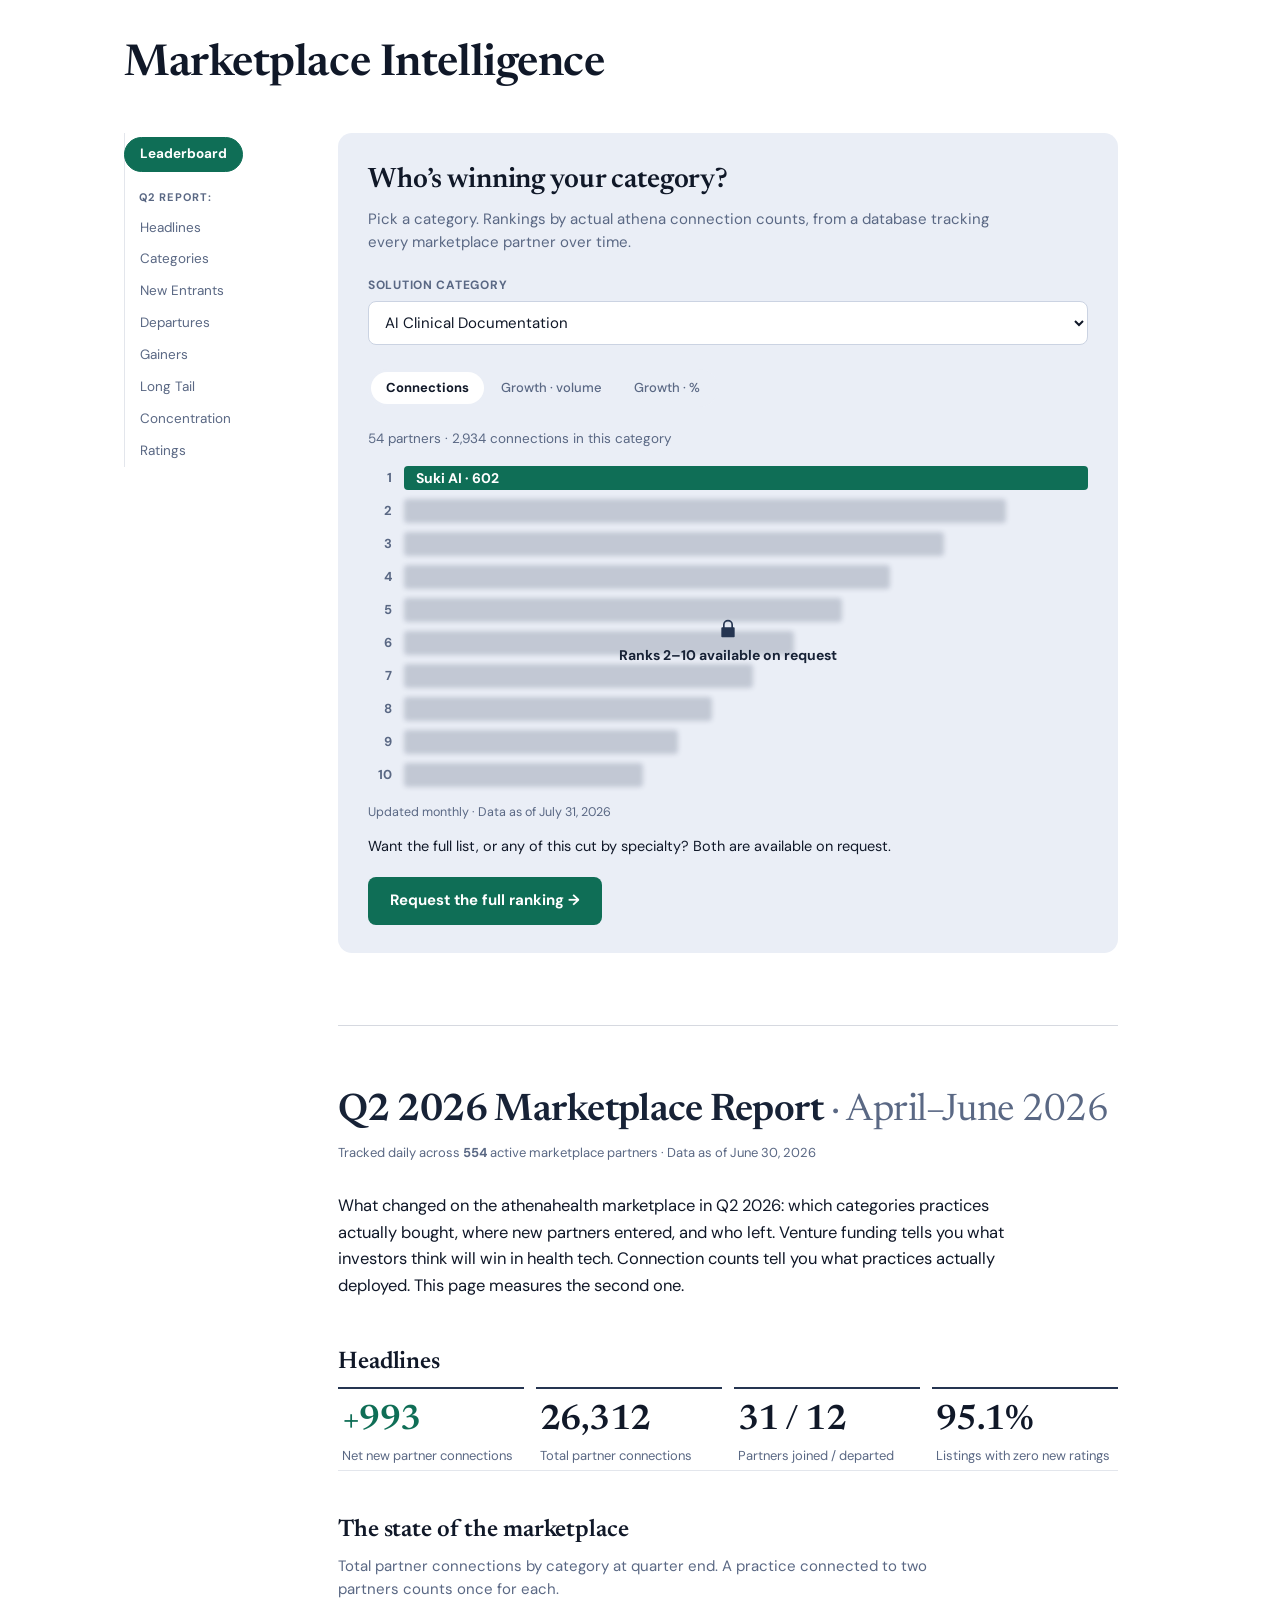
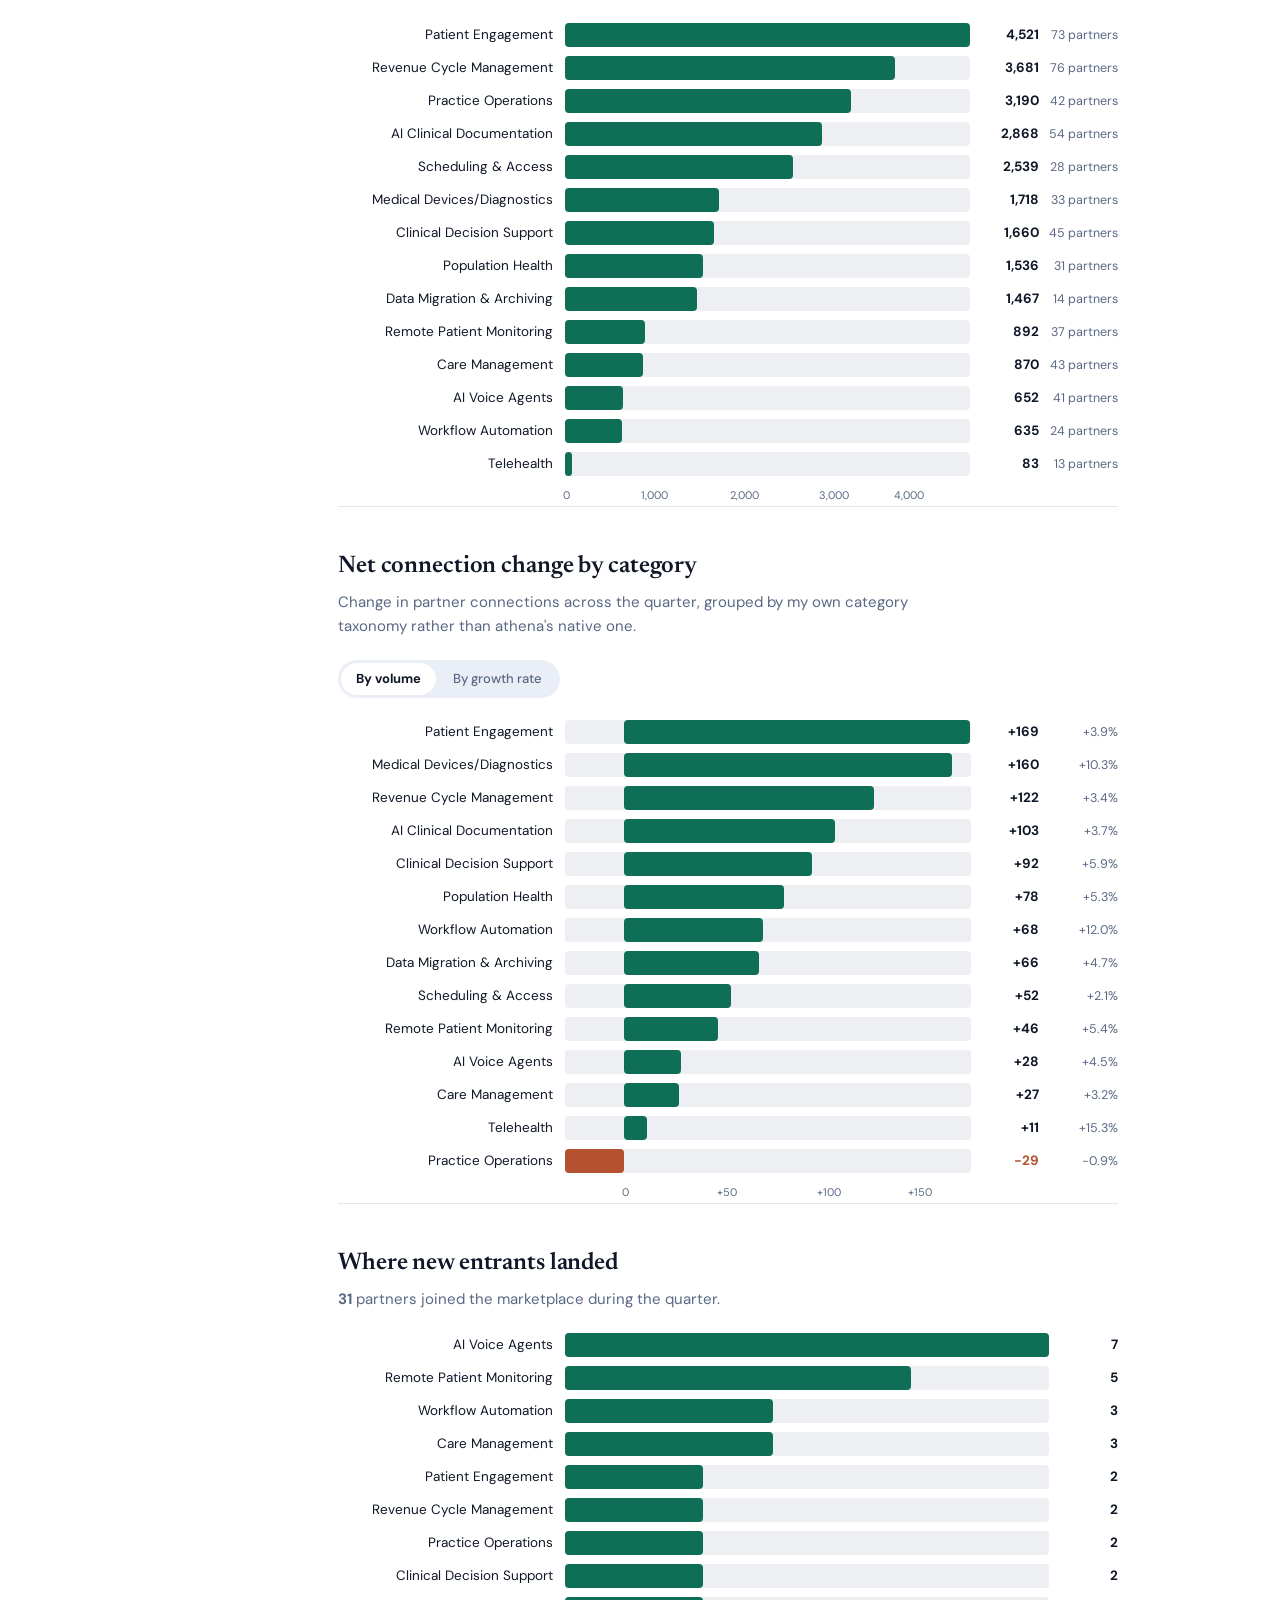
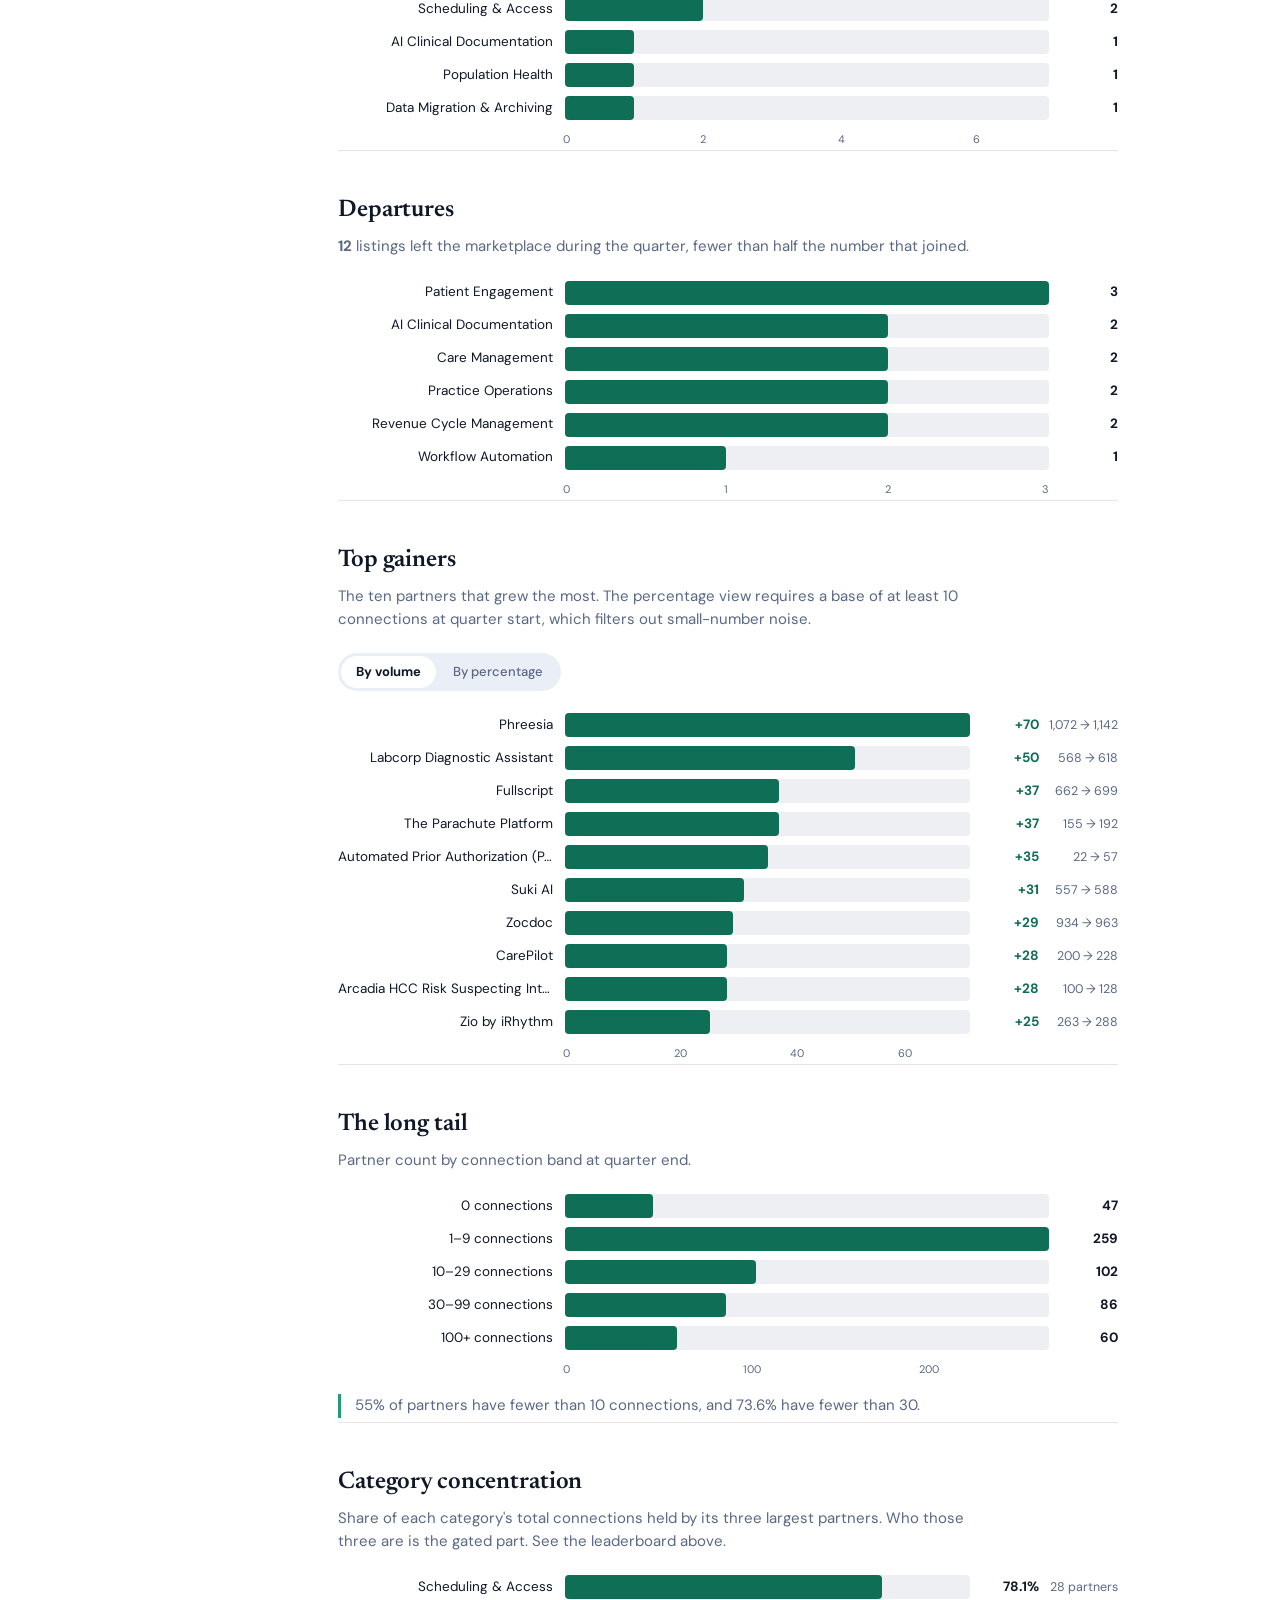
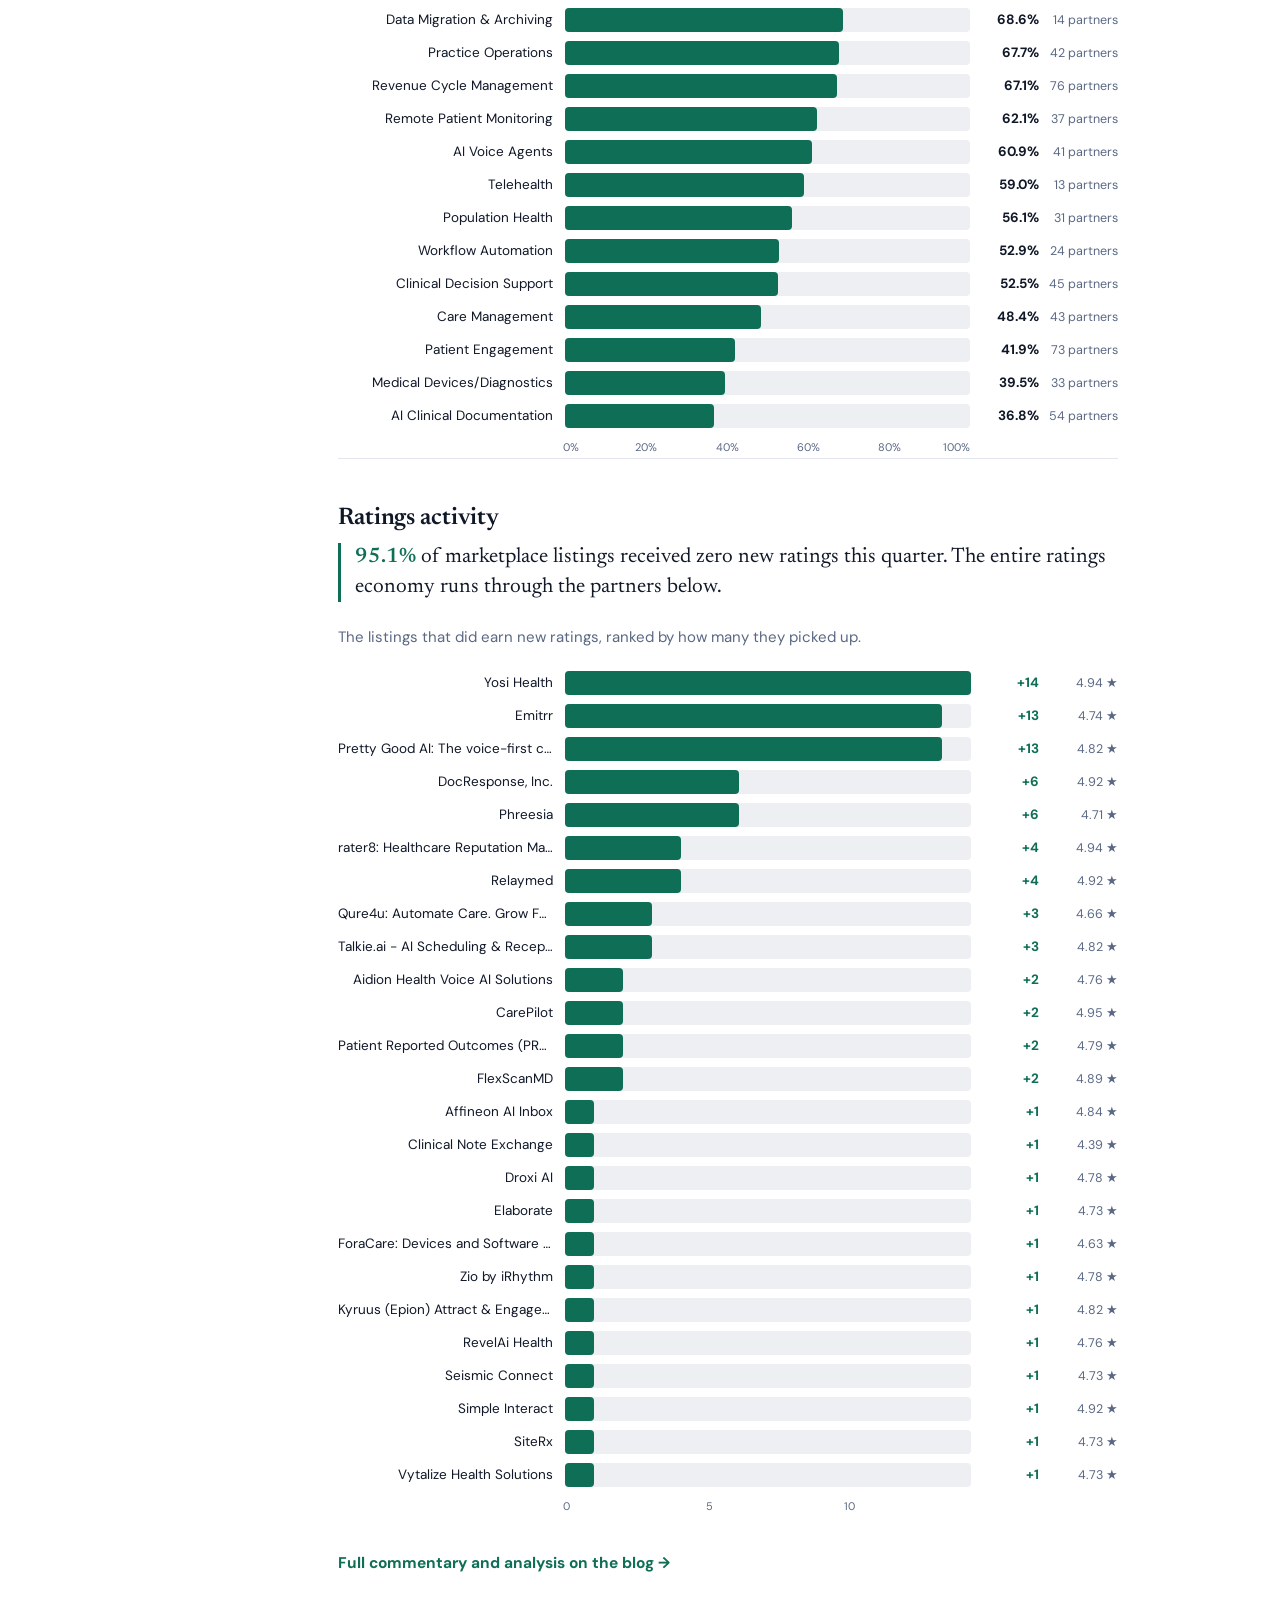
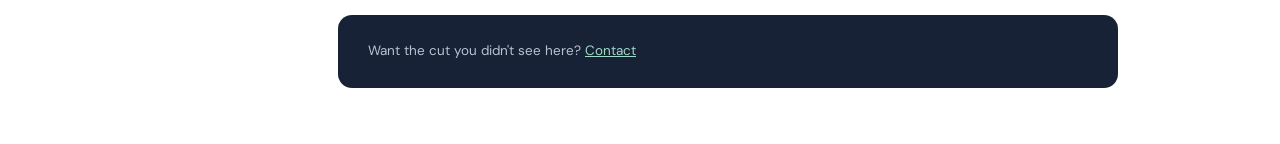
==== commit f7a9a9c8: "Open the Q2 report as its own chapter The page carried two halves with nothing between them but whit" ====
--- a/index.html
+++ b/index.html
@@ -74,6 +74,8 @@
   </section>
 
   <!-- ================= Q2 REPORT (quarterly, static) ================= -->
+  <hr class="chapter-rule">
+
   <header class="report-header">
     <h2>Q2 2026 Marketplace Report <span class="report-dates">· April–June 2026</span></h2>
     <p class="stamp">
@@ -83,6 +85,13 @@
   </header>
 
   <main class="report">
+
+    <p class="report-intro">
+      What changed on the athenahealth marketplace in Q2 2026: which categories practices
+      actually bought, where new partners entered, and who left. Venture funding tells you
+      what investors think will win in health tech. Connection counts tell you what practices
+      actually deployed. This page measures the second one.
+    </p>
 
     <section id="headline" class="section">
       <h3>Headlines</h3>
--- a/styles.css
+++ b/styles.css
@@ -128,23 +128,33 @@
   .jumpnav-group { width: 100%; padding-left: 0; margin: 0; }
 }
 
-/* ---------- the seam between the two halves ---------- */
-.seam {
-  margin: 34px 0 6px; padding: 16px 0 0;
-  border-top: 2px solid var(--navy-mid);
-  font-family: var(--serif); font-size: 17px; line-height: 1.45; color: var(--ink);
+/* ---------- the break between the two halves ---------- */
+/* The chapter break. Two halves of the page on two cadences: the whitespace does as
+   much of the work here as the rule itself. */
+.chapter-rule {
+  border: 0; height: 1px;
+  background: #1F2F52;   /* brand navy, per spec §2 */
+  opacity: .18;
+  margin: 72px 0 64px;
 }
 
 /* ---------- report section header ---------- */
-/* Deliberate breathing room: the leaderboard and the report are different
-   things on different cadences, and the gap is what says so. */
-.report-header { padding: 76px 0 4px; }
+/* A section opener, not another heading: larger and darker than anything in the
+   report below it, so the page visibly changes chapters here. */
+.report-header { padding: 0 0 4px; }
 .report-header h2 {
   font-family: var(--serif); font-weight: 600;
-  font-size: clamp(22px, 3vw, 29px); margin: 0 0 8px;
+  font-size: clamp(28px, 4vw, 38px); line-height: 1.15;
+  letter-spacing: -.015em; color: var(--navy);
+  margin: 0 0 10px;
 }
 .report-dates { color: var(--muted); font-weight: 400; }
 .report-header .stamp { font-size: 13px; color: var(--muted); margin: 0; }
+
+.report-intro {
+  font-size: 16.5px; line-height: 1.6; color: var(--ink);
+  max-width: 64ch; margin: 26px 0 4px;
+}
 
 .report .section h3 {
   font-family: var(--serif); font-weight: 600;
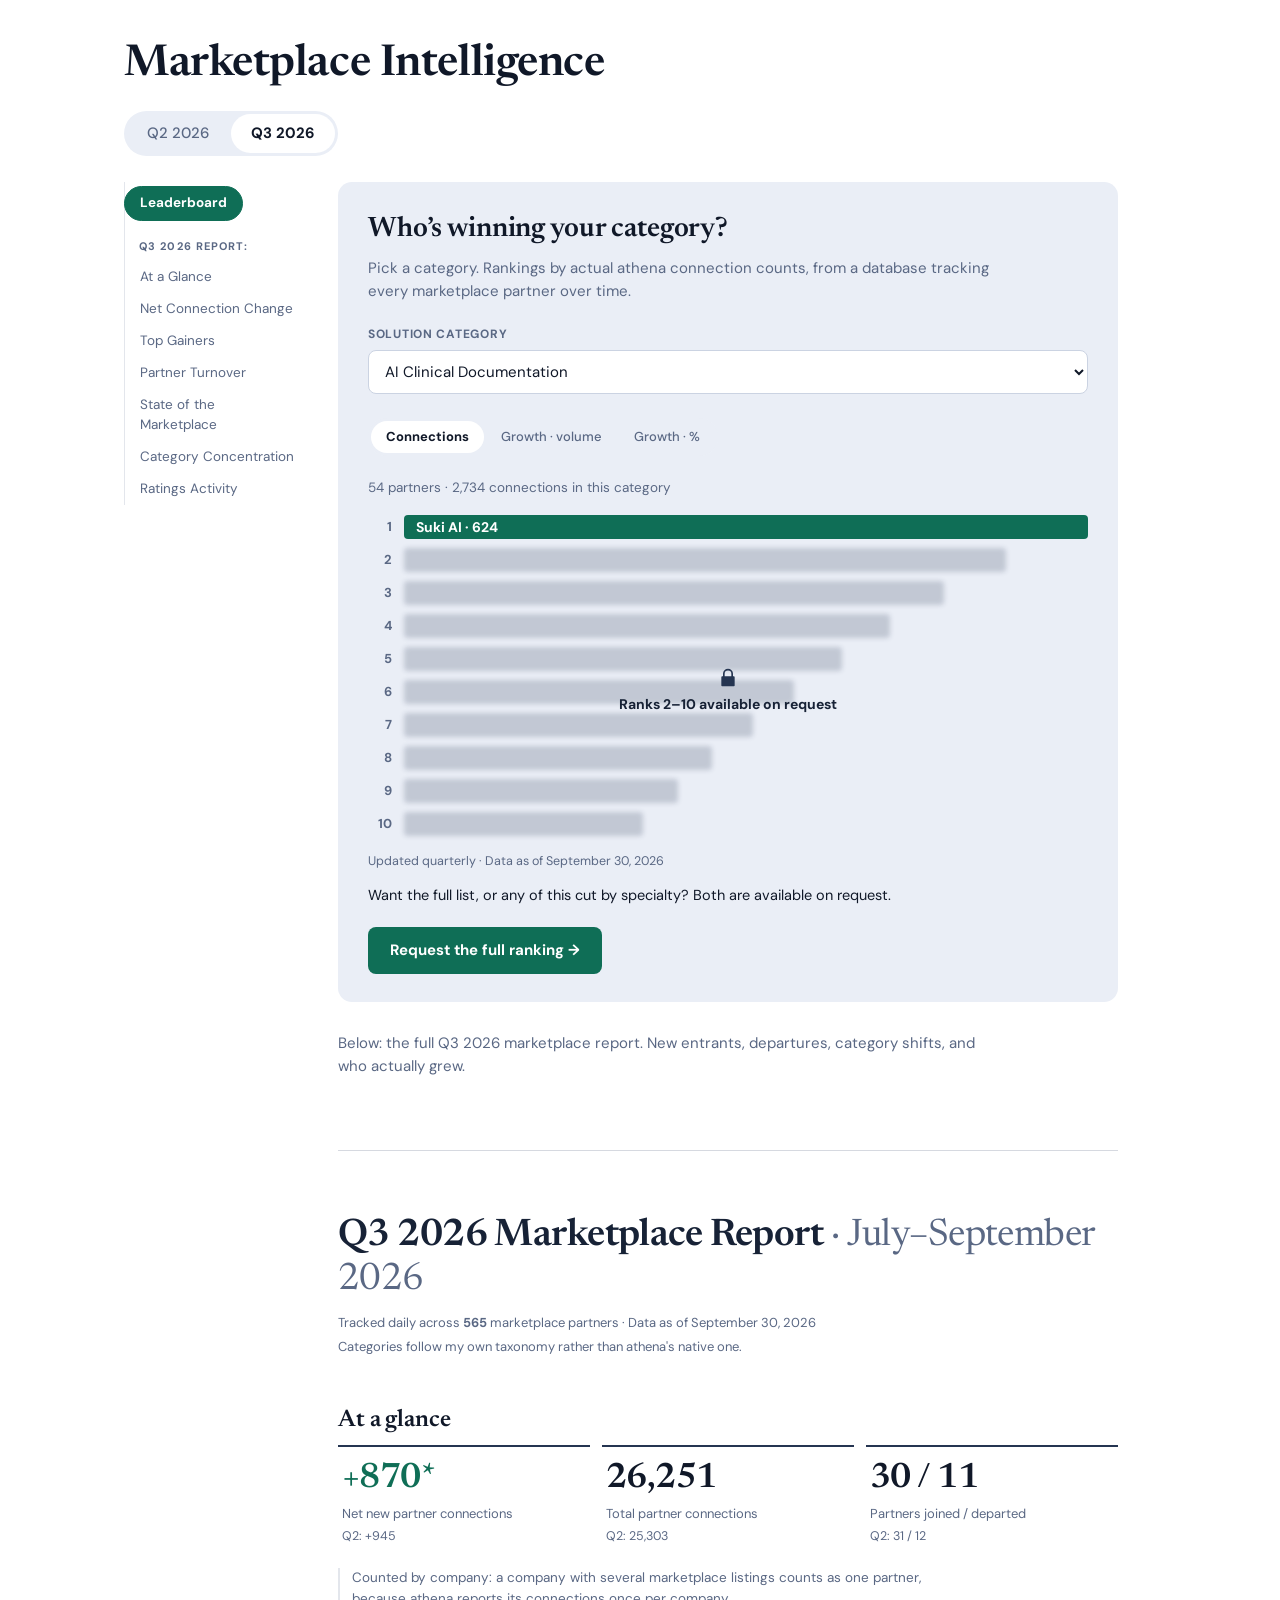
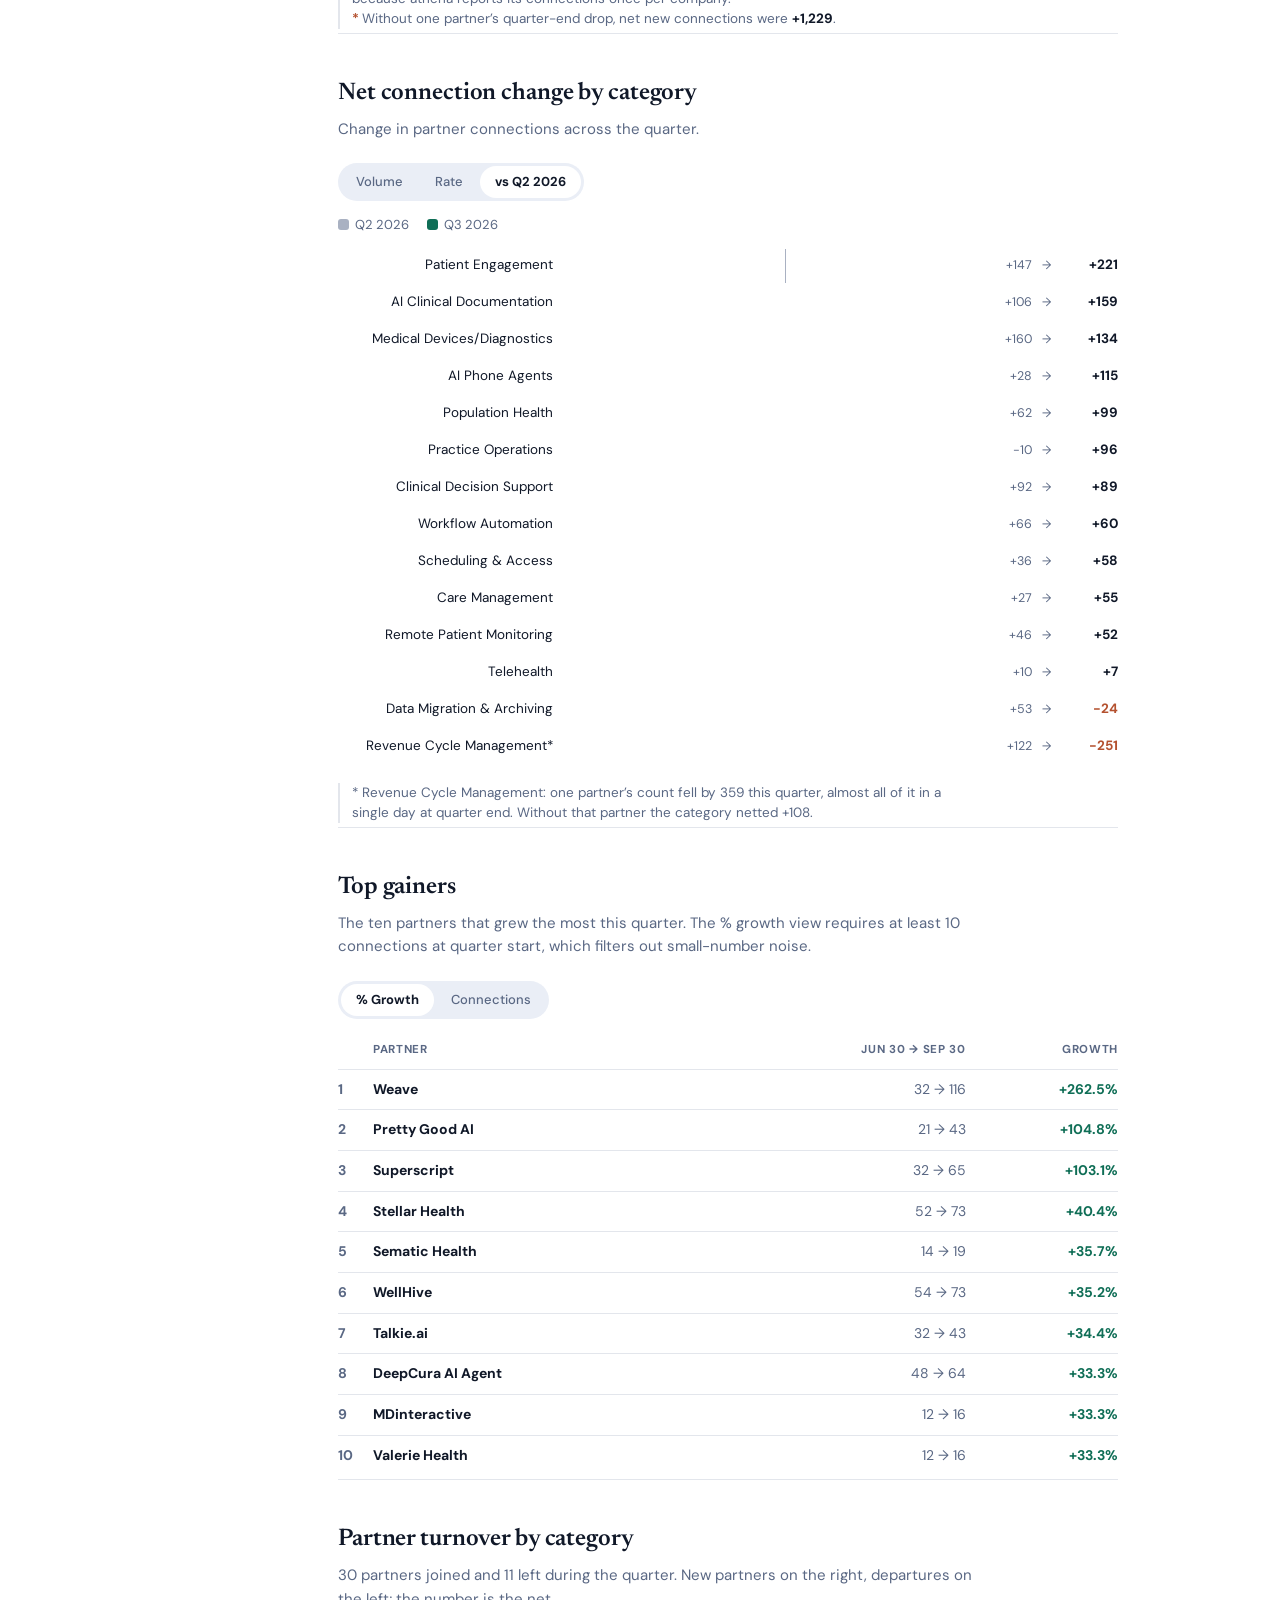
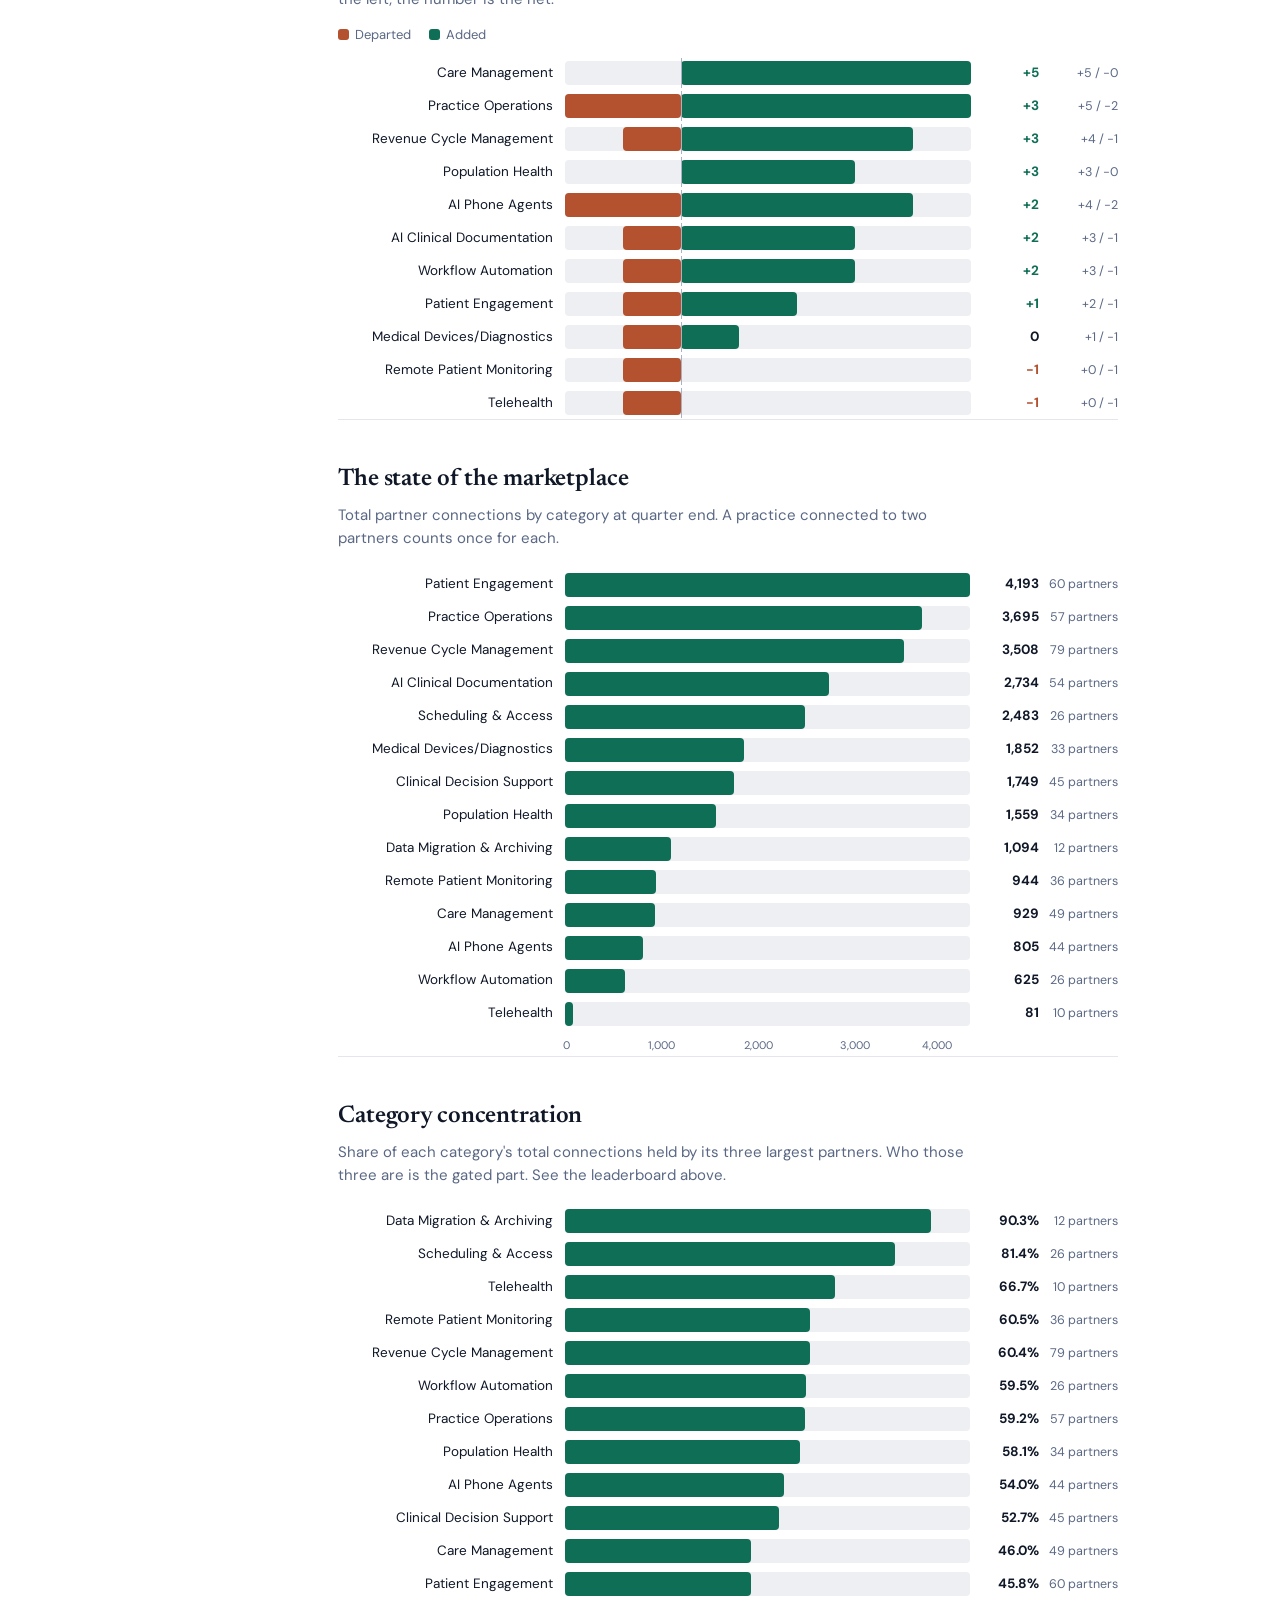
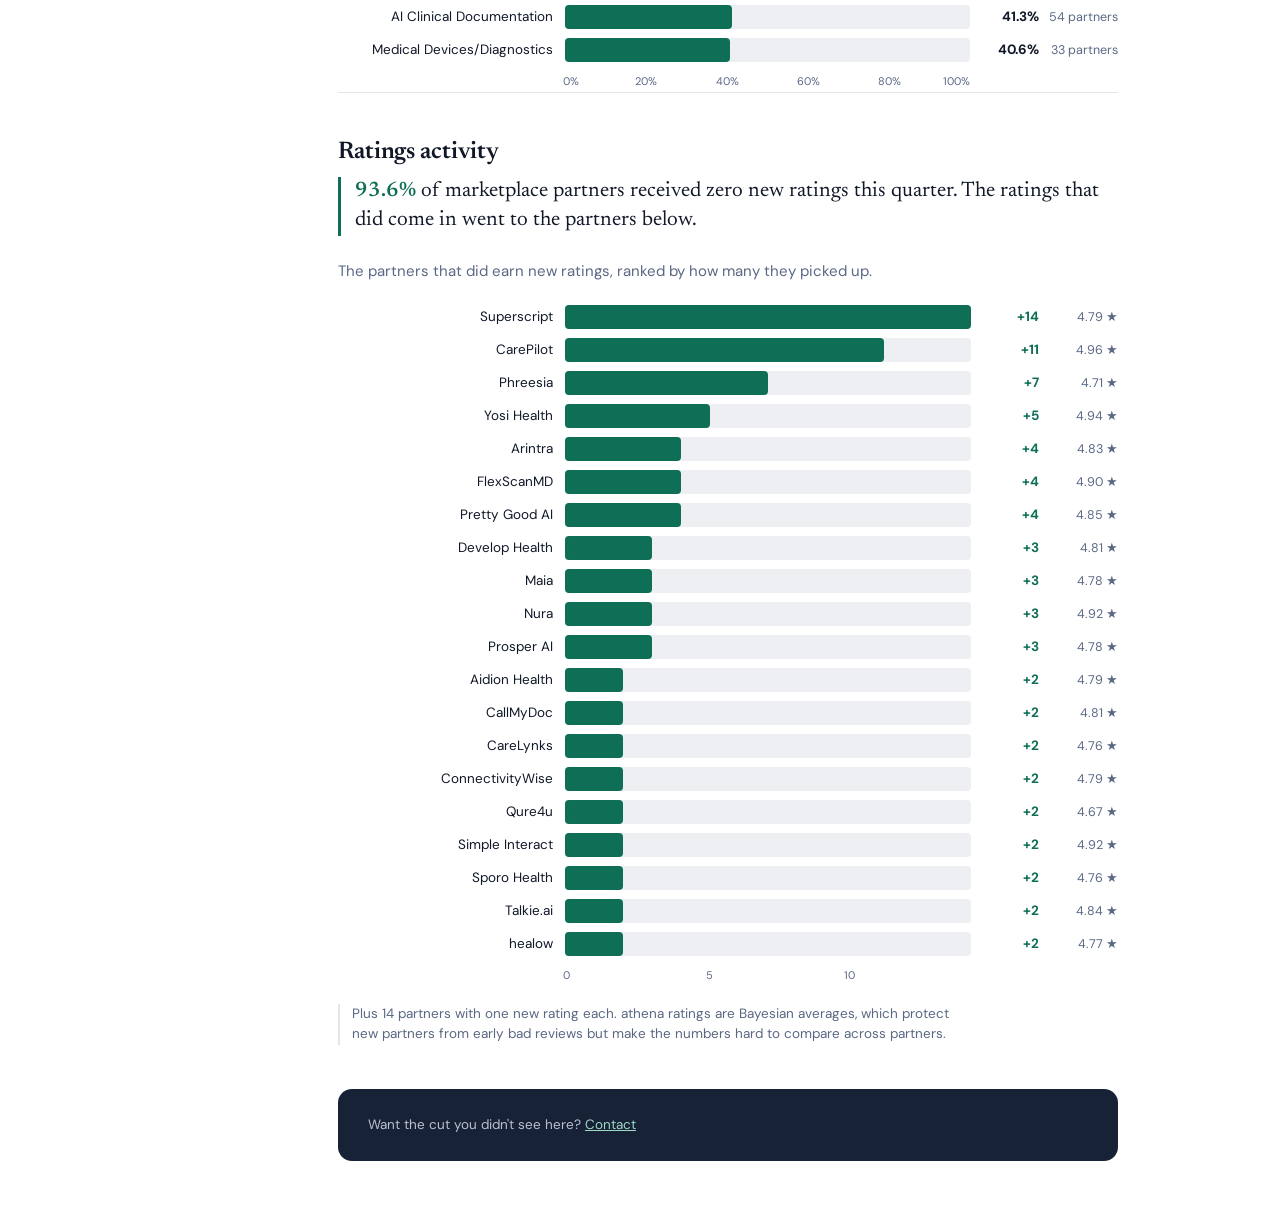
==== commit 3ba52ef8: "Switch the page by quarter and add Q3 2026 A quarter toggle at the top now drives the whole page: th" ====
--- a/index.html
+++ b/index.html
@@ -30,26 +30,26 @@
 
   <header class="masthead">
     <h1>Marketplace Intelligence</h1>
+    <div class="toggle quarter-toggle" id="quarter-toggle" role="tablist" aria-label="Quarter"></div>
   </header>
 
   <div class="layout">
 
   <nav class="jumpnav" aria-label="Jump to section">
     <a href="#leaderboard" class="jumpnav-lead">Leaderboard</a>
-    <span class="jumpnav-group">Q2 Report:</span>
-    <a href="#headline">Headlines</a>
-    <a href="#net-by-category">Categories</a>
-    <a href="#new-entrants">New Entrants</a>
-    <a href="#departures">Departures</a>
-    <a href="#top-gainers">Gainers</a>
-    <a href="#long-tail">Long Tail</a>
-    <a href="#concentration">Concentration</a>
-    <a href="#ratings">Ratings</a>
+    <span class="jumpnav-group"><span data-q="label">…</span> Report:</span>
+    <a href="#headline">At a Glance</a>
+    <a href="#net-by-category">Net Connection Change</a>
+    <a href="#top-gainers">Top Gainers</a>
+    <a href="#turnover">Partner Turnover</a>
+    <a href="#state-of-market">State of the Marketplace</a>
+    <a href="#concentration">Category Concentration</a>
+    <a href="#ratings">Ratings Activity</a>
   </nav>
 
   <div class="content">
 
-  <!-- ================= LEADERBOARD (monthly) ================= -->
+  <!-- ================= LEADERBOARD (quarterly, as of quarter end) ================= -->
   <section id="leaderboard" class="widget">
     <h2 class="widget-title">Who’s winning your category?</h2>
     <p class="dek">
@@ -64,7 +64,7 @@
       </label>
     </div>
 
-    <div class="toggle" role="tablist" aria-label="Ranking view">
+    <div class="toggle" id="lb-toggle" role="tablist" aria-label="Ranking view">
       <button role="tab" aria-selected="true"  data-view="connections">Connections</button>
       <button role="tab" aria-selected="false" data-view="growth_volume">Growth &middot; volume</button>
       <button role="tab" aria-selected="false" data-view="growth_pct">Growth &middot; %</button>
@@ -73,29 +73,59 @@
     <div id="explorer-result" class="explorer-result"></div>
   </section>
 
-  <!-- ================= Q2 REPORT (quarterly, static) ================= -->
+  <p class="seam">
+    Below: the full <span data-q="label">…</span> marketplace report. New entrants, departures,
+    category shifts, and who actually grew.
+  </p>
+
+  <!-- ================= QUARTERLY REPORT ================= -->
   <hr class="chapter-rule">
 
   <header class="report-header">
-    <h2>Q2 2026 Marketplace Report <span class="report-dates">· April–June 2026</span></h2>
+    <h2><span data-q="label">…</span> Marketplace Report <span class="report-dates">· <span data-q="months">…</span></span></h2>
     <p class="stamp">
-      Tracked daily across <strong id="framing-count">…</strong> active marketplace partners ·
-      Data as of <span id="data-stamp">…</span>
+      Tracked daily across <strong id="framing-count">…</strong> marketplace partners ·
+      Data as of <span data-q="end-long">…</span>
     </p>
+    <p class="report-sub">Categories follow my own taxonomy rather than athena's native one.</p>
   </header>
 
-  <main class="report">
-
-    <p class="report-intro">
-      What changed on the athenahealth marketplace in Q2 2026: which categories practices
-      actually bought, where new partners entered, and who left. Venture funding tells you
-      what investors think will win in health tech. Connection counts tell you what practices
-      actually deployed. This page measures the second one.
-    </p>
+  <main class="report" id="report">
 
     <section id="headline" class="section">
-      <h3>Headlines</h3>
+      <h3>At a glance</h3>
       <div class="statbar" id="statbar"></div>
+      <p class="method-note" id="method-note"></p>
+    </section>
+
+    <section id="net-by-category" class="section">
+      <h3>Net connection change by category</h3>
+      <p class="dek">Change in partner connections across the quarter.</p>
+      <div class="toggle" id="net-toggle" role="tablist" aria-label="Chart view">
+        <button role="tab" aria-selected="false" data-view="net">Volume</button>
+        <button role="tab" aria-selected="false" data-view="rate">Rate</button>
+        <button role="tab" aria-selected="false" data-view="prior" data-needs-prior>vs <span data-q="prior-label">…</span></button>
+      </div>
+      <div class="legend" id="net-legend" hidden></div>
+      <div class="chart" id="chart-net-by-category"></div>
+      <p class="chart-note" data-asterisk-note></p>
+    </section>
+
+    <section id="top-gainers" class="section">
+      <h3>Top gainers</h3>
+      <p class="dek" id="gainers-dek"></p>
+      <div class="toggle" id="gainers-toggle" role="tablist" aria-label="Gainer view">
+        <button role="tab" aria-selected="true"  data-view="by_pct">% Growth</button>
+        <button role="tab" aria-selected="false" data-view="by_volume">Connections</button>
+      </div>
+      <div class="chart" id="chart-top-gainers"></div>
+    </section>
+
+    <section id="turnover" class="section">
+      <h3>Partner turnover by category</h3>
+      <p class="dek" id="turnover-dek"></p>
+      <div class="legend" id="turnover-legend"></div>
+      <div class="chart" id="chart-turnover"></div>
     </section>
 
     <section id="state-of-market" class="section">
@@ -105,54 +135,6 @@
         partners counts once for each.
       </p>
       <div class="chart" id="chart-state-of-market"></div>
-    </section>
-
-    <section id="net-by-category" class="section">
-      <h3>Net connection change by category</h3>
-      <p class="dek">
-        Change in partner connections across the quarter, grouped by my own category
-        taxonomy rather than athena's native one.
-      </p>
-      <div class="toggle" role="tablist" aria-label="Category view">
-        <button role="tab" aria-selected="true"  data-view="net">By volume</button>
-        <button role="tab" aria-selected="false" data-view="rate">By growth rate</button>
-      </div>
-      <div class="chart" id="chart-net-by-category"></div>
-    </section>
-
-    <section id="new-entrants" class="section">
-      <h3>Where new entrants landed</h3>
-      <p class="dek"><strong id="new-total">…</strong> partners joined the marketplace during the quarter.</p>
-      <div class="chart" id="chart-new-entrants"></div>
-    </section>
-
-    <section id="departures" class="section">
-      <h3>Departures</h3>
-      <p class="dek">
-        <strong id="dep-total">…</strong> listings left the marketplace during the quarter,
-        fewer than half the number that joined.
-      </p>
-      <div class="chart" id="chart-departures"></div>
-    </section>
-
-    <section id="top-gainers" class="section">
-      <h3>Top gainers</h3>
-      <p class="dek">
-        The ten partners that grew the most. The percentage view requires a base of at least
-        10 connections at quarter start, which filters out small-number noise.
-      </p>
-      <div class="toggle" role="tablist" aria-label="Gainer view">
-        <button role="tab" aria-selected="true"  data-view="by_volume">By volume</button>
-        <button role="tab" aria-selected="false" data-view="by_pct">By percentage</button>
-      </div>
-      <div class="chart" id="chart-top-gainers"></div>
-    </section>
-
-    <section id="long-tail" class="section">
-      <h3>The long tail</h3>
-      <p class="dek">Partner count by connection band at quarter end.</p>
-      <div class="chart" id="chart-long-tail"></div>
-      <p class="callout" id="long-tail-callout"></p>
     </section>
 
     <section id="concentration" class="section">
@@ -167,13 +149,13 @@
     <section id="ratings" class="section">
       <h3>Ratings activity</h3>
       <p class="callout callout-lead" id="ratings-callout"></p>
-      <p class="dek">The listings that did earn new ratings, ranked by how many they picked up.</p>
+      <p class="dek">The partners that did earn new ratings, ranked by how many they picked up.</p>
       <div class="chart" id="chart-ratings"></div>
+      <p class="chart-note" id="ratings-note"></p>
     </section>
 
-    <p class="blog-link">
-      <a href="https://alsgaardmiller.com/blog/q2-2026-athenahealth-marketplace-state-of-the-state"
-         target="_top">Full commentary and analysis on the blog →</a>
+    <p class="blog-link" id="blog-link" hidden>
+      <a href="#" target="_top">Full commentary and analysis on the blog →</a>
     </p>
 
   </main>
--- a/styles.css
+++ b/styles.css
@@ -239,8 +239,8 @@
 .callout-lead strong { color: var(--teal); font-weight: 600; }
 
 /* ---------- stat bar ---------- */
-.statbar { display: grid; grid-template-columns: repeat(4, 1fr); gap: 12px; }
-@media (max-width: 700px) { .statbar { grid-template-columns: repeat(2, 1fr); } }
+.statbar { display: grid; grid-template-columns: repeat(3, 1fr); gap: 12px; }
+@media (max-width: 560px) { .statbar { grid-template-columns: 1fr; } }
 
 .stat { border-top: 2px solid var(--navy-mid); padding: 14px 4px 0; }
 .stat-value {
@@ -352,11 +352,14 @@
 }
 .widget .row-track { background-color: #D8DEEB; }
 
-/* freshness stamp under the ranking */
-.as-of {
+/* freshness stamp under the ranking, and the percentage view's threshold note, which
+   reads as a second line of the same block rather than a note of its own */
+.as-of, .footnote {
   font-size: 12.5px; color: var(--muted);
   margin: 16px 0 0; line-height: 1.45;
-}
+  max-width: 62ch;
+}
+.footnote { margin-top: 2px; }
 
 /* shown in place of the ranking when a category has no gainers this period */
 .no-gainers {
@@ -449,3 +452,83 @@
 .footer p:last-child { margin: 0; }
 
 .error { color: var(--rust); font-size: 14px; padding: 20px 0; }
+
+/* =========================================================================
+   Quarter switching (Q3 2026 redesign)
+   ========================================================================= */
+[hidden] { display: none !important; }
+
+/* The quarter toggle drives the whole page, so it sits in the masthead and reads a size
+   up from the chart toggles below it. */
+.quarter-toggle { margin: 4px 0 0; }
+.quarter-toggle button { font-size: 15px; padding: 8px 20px; }
+
+/* one line handing the reader from the leaderboard to the report */
+.seam { font-size: 15px; color: var(--muted); max-width: 64ch; margin: 30px 0 0; }
+
+/* the comparison under each headline figure, and the methodology note below them */
+.stat-was { font-size: 12.5px; color: var(--muted); margin-top: 3px; display: block;
+  font-variant-numeric: tabular-nums; }
+.method-note, .chart-note {
+  font-size: 13.5px; color: var(--muted); line-height: 1.5; max-width: 68ch;
+  margin: 22px 0 0; padding-left: 12px; border-left: 2px solid var(--rule);
+}
+.method-note strong { color: var(--ink); }
+.ast { color: var(--rust); font-weight: 700; }
+
+/* legends for the two-series charts */
+.legend { display: flex; gap: 18px; font-size: 13px; color: var(--muted); margin: -8px 0 16px; }
+.legend i.sw { display: inline-block; width: 11px; height: 11px; border-radius: 3px;
+  margin-right: 6px; vertical-align: -1px; }
+.sw-a { background: var(--axis-zero); }
+.sw-b, .sw-add { background: var(--teal); }
+.sw-dep { background: var(--rust); }
+
+/* prior vs current: two thin bars per category on one shared zero line */
+.pair-track { position: relative; height: 28px; }
+.pair-track::before {
+  content: ""; position: absolute; left: var(--zero); top: -3px; bottom: -3px;
+  border-left: 1px solid var(--axis-zero);
+}
+.pbar {
+  position: absolute; height: 12px; border-radius: 3px;
+  transform-origin: left center; transform: scaleX(0);
+  animation: grow .5s cubic-bezier(.22,.9,.3,1) forwards;
+}
+.pbar-a { top: 1px; background: var(--axis-zero); }
+.pbar-b { top: 15px; background: var(--teal); }
+.pbar.neg { transform-origin: right center; }
+.pbar-a.neg { background: #D9A898; }
+.pbar-b.neg { background: var(--rust); }
+@media (prefers-reduced-motion: reduce) { .pbar { animation: none; transform: scaleX(1); } }
+.rows.paired .row-values .arrow { color: var(--muted); font-size: 12px; }
+.rows.paired .row-sub { min-width: 3.4em; }
+
+/* turnover: the track's zero line separates departures from new partners */
+.turnover-track::before {
+  content: ""; position: absolute; left: var(--zero); top: -3px; bottom: -3px;
+  border-left: 1px solid var(--axis-zero); z-index: 1;
+}
+.turnover-track .bar:not(.neg) { transform-origin: left center; }
+
+/* top gainers table */
+.gtable { width: 100%; border-collapse: collapse; font-size: 14px; font-variant-numeric: tabular-nums; }
+.gtable th { font-size: 11.5px; text-transform: uppercase; letter-spacing: .06em; color: var(--muted);
+  font-weight: 700; padding: 0 0 10px; text-align: left; white-space: nowrap; }
+.gtable th.num { text-align: right; }
+.gtable td { padding: 9px 0; border-top: 1px solid var(--rule); vertical-align: baseline; }
+.gtable th:not(:last-child), .gtable td:not(:last-child) { padding-right: 20px; }
+.gtable .rk { color: var(--muted); font-weight: 700; width: 22px; }
+.gtable .nm { color: var(--ink); font-weight: 700; }
+.gtable .ch { color: var(--muted); text-align: right; white-space: nowrap; }
+.gtable .gv { color: var(--teal); font-weight: 700; text-align: right; white-space: nowrap; }
+@media (max-width: 520px) { .gtable .ch { display: none; } .gtable th.num:nth-child(3) { display: none; } }
+
+/* Phones: labels sit above their bars, so they read left-aligned. This has to come after
+   the base .row-label rule, which otherwise wins and right-aligns them. */
+@media (max-width: 620px) {
+  .row-label { text-align: left; }
+  .quarter-toggle button { padding: 8px 16px; }
+}
+
+.report-header .report-sub { font-size: 13px; color: var(--muted); margin: 4px 0 0; }
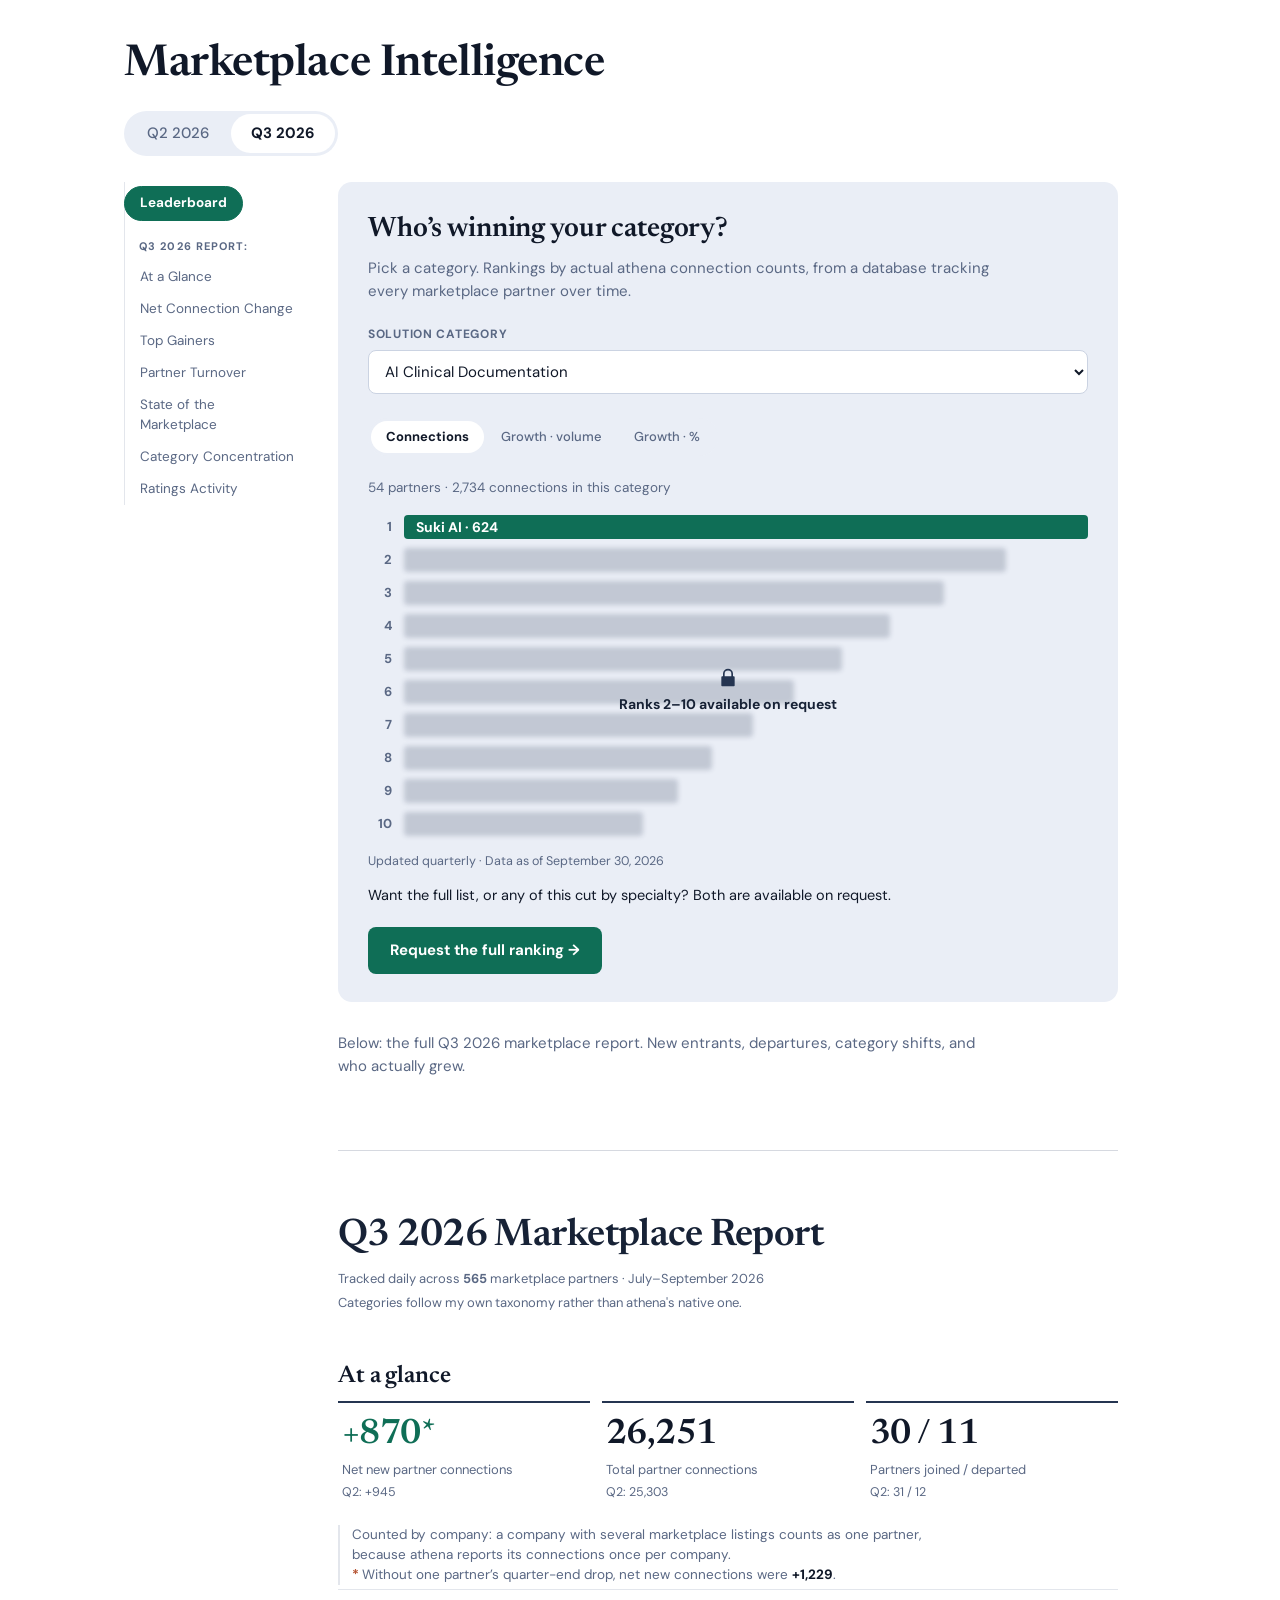
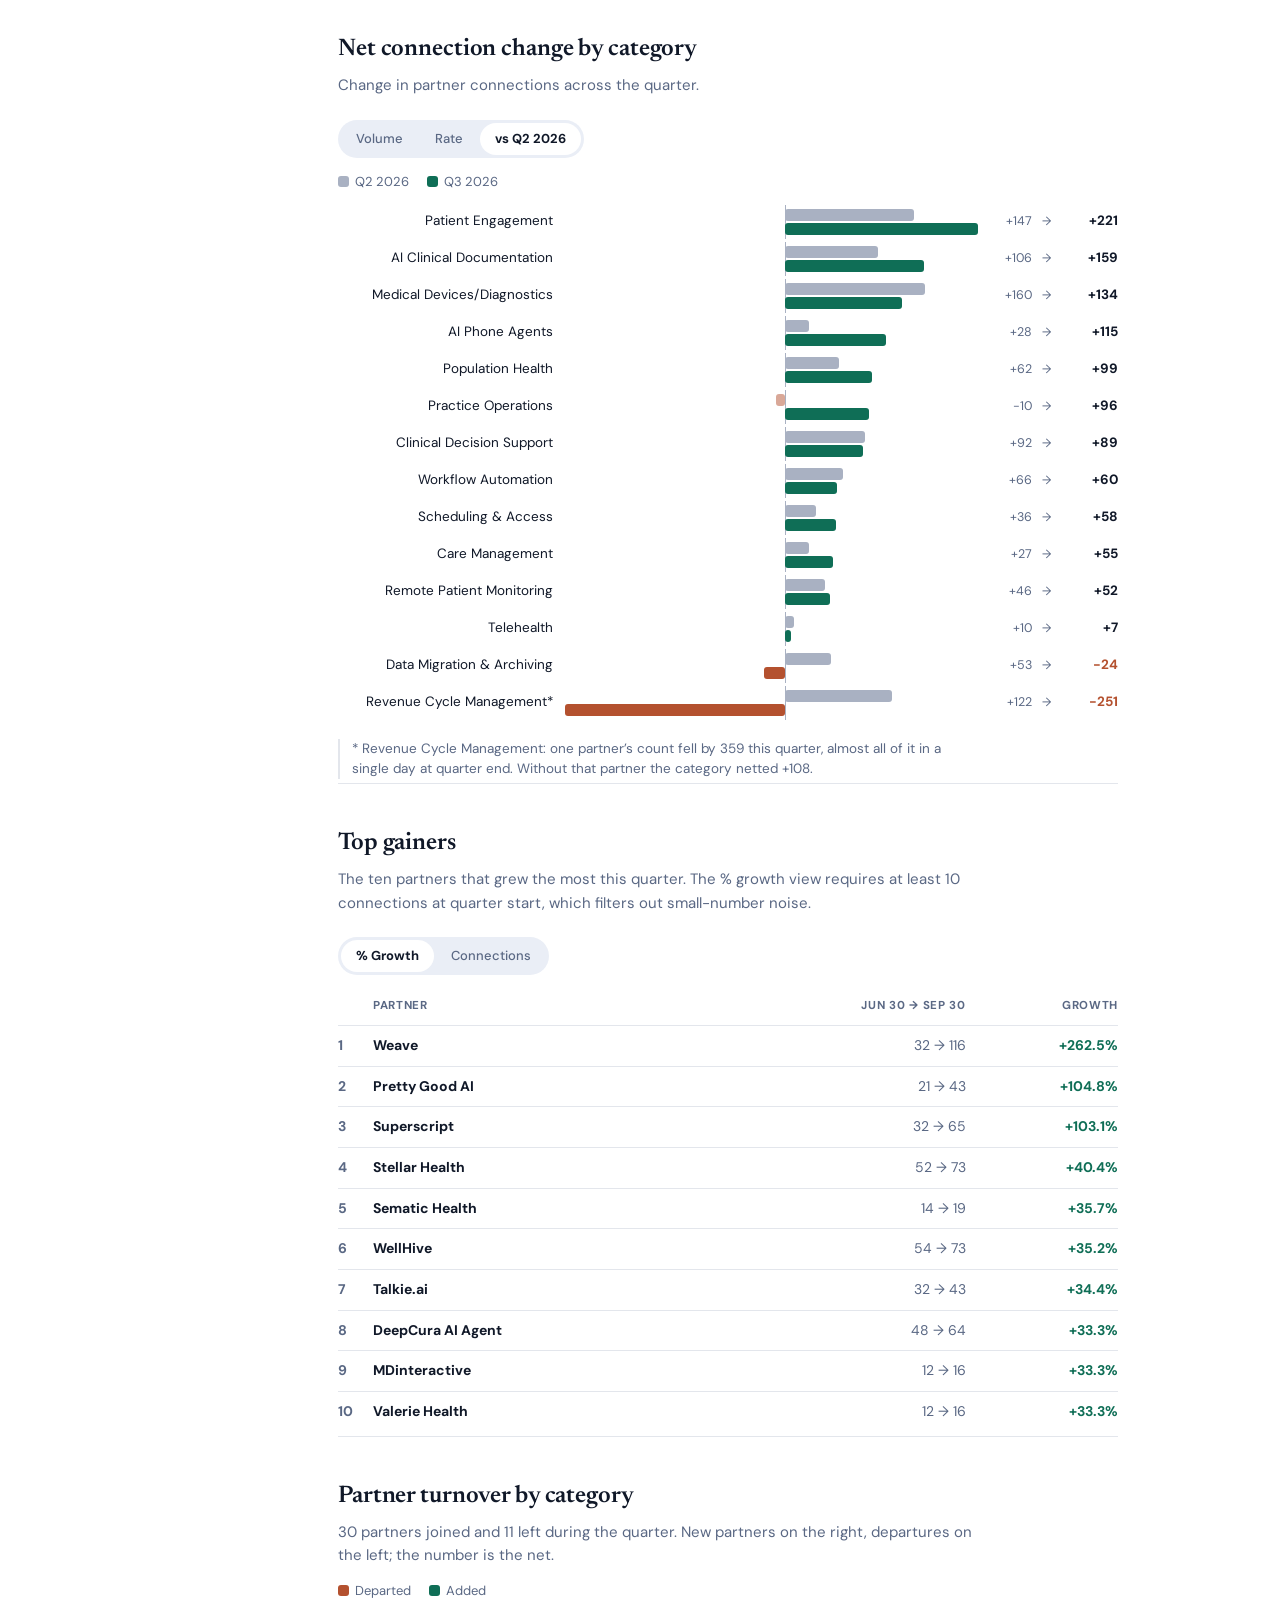
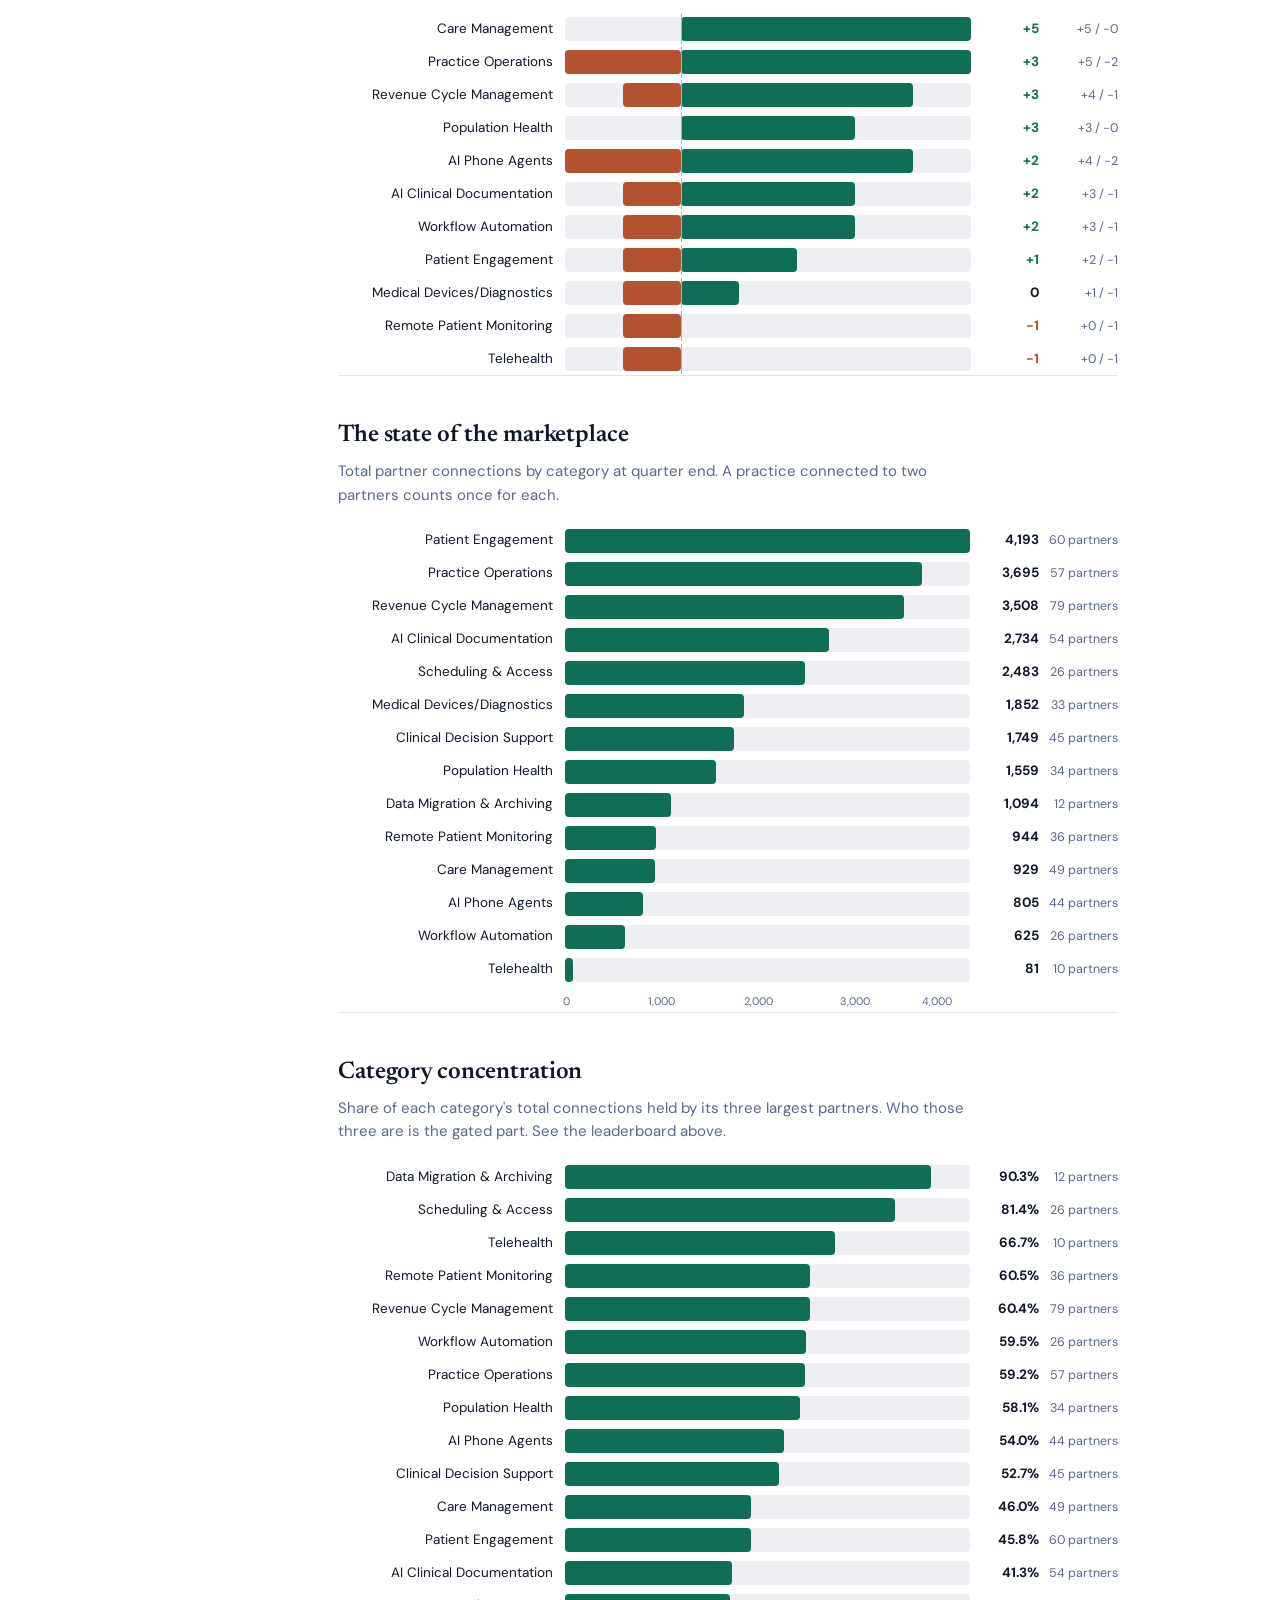
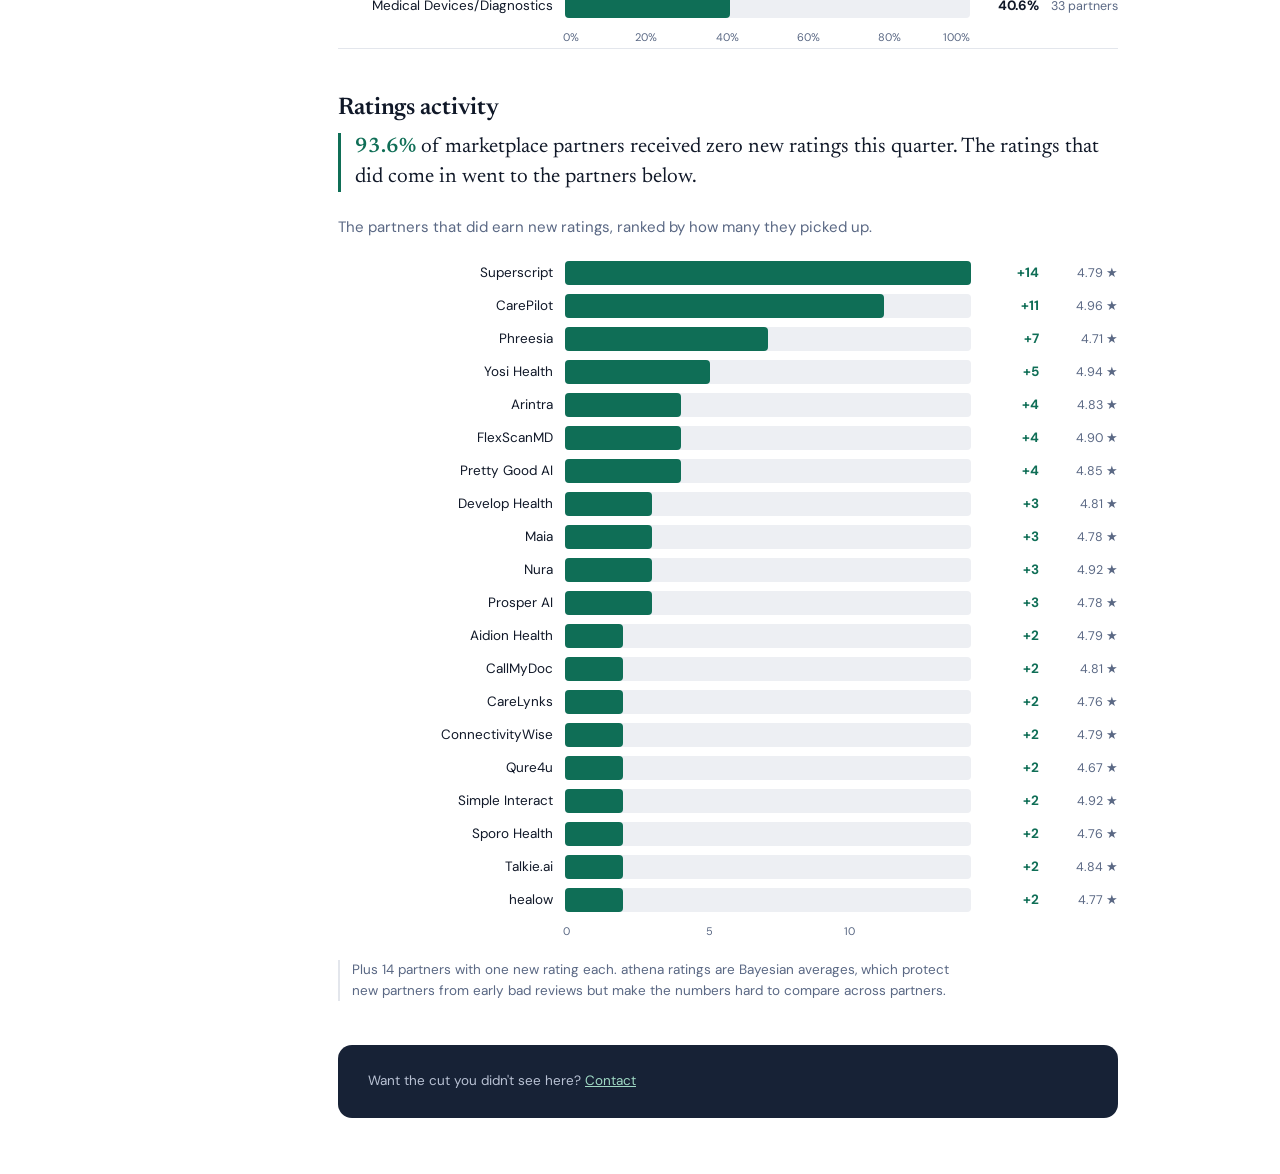
==== commit 8cc1640c: "Move the month range from the report heading into its subhead The heading is just "[quarter] Marketp" ====
--- a/index.html
+++ b/index.html
@@ -82,10 +82,10 @@
   <hr class="chapter-rule">
 
   <header class="report-header">
-    <h2><span data-q="label">…</span> Marketplace Report <span class="report-dates">· <span data-q="months">…</span></span></h2>
+    <h2><span data-q="label">…</span> Marketplace Report</h2>
     <p class="stamp">
       Tracked daily across <strong id="framing-count">…</strong> marketplace partners ·
-      Data as of <span data-q="end-long">…</span>
+      <span data-q="months">…</span>
     </p>
     <p class="report-sub">Categories follow my own taxonomy rather than athena's native one.</p>
   </header>
--- a/styles.css
+++ b/styles.css
@@ -148,7 +148,6 @@
   letter-spacing: -.015em; color: var(--navy);
   margin: 0 0 10px;
 }
-.report-dates { color: var(--muted); font-weight: 400; }
 .report-header .stamp { font-size: 13px; color: var(--muted); margin: 0; }
 
 .report-intro {
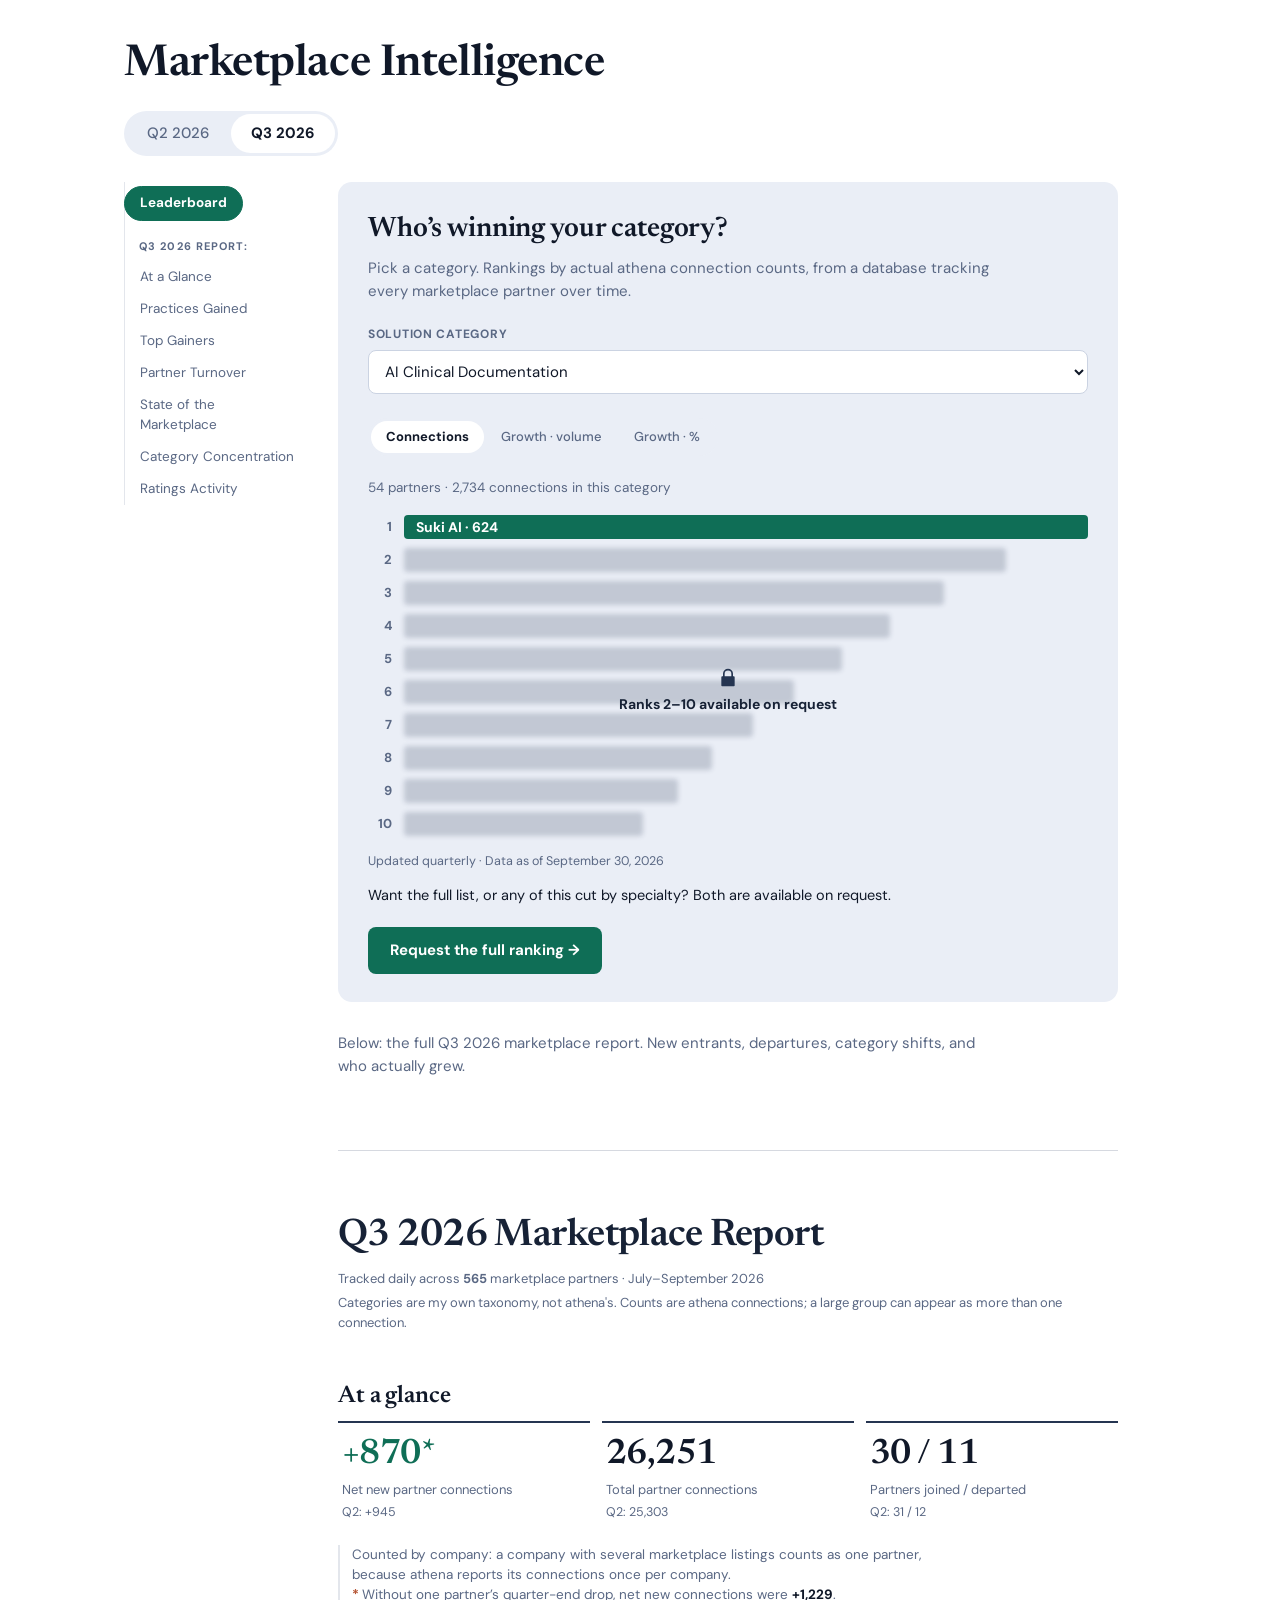
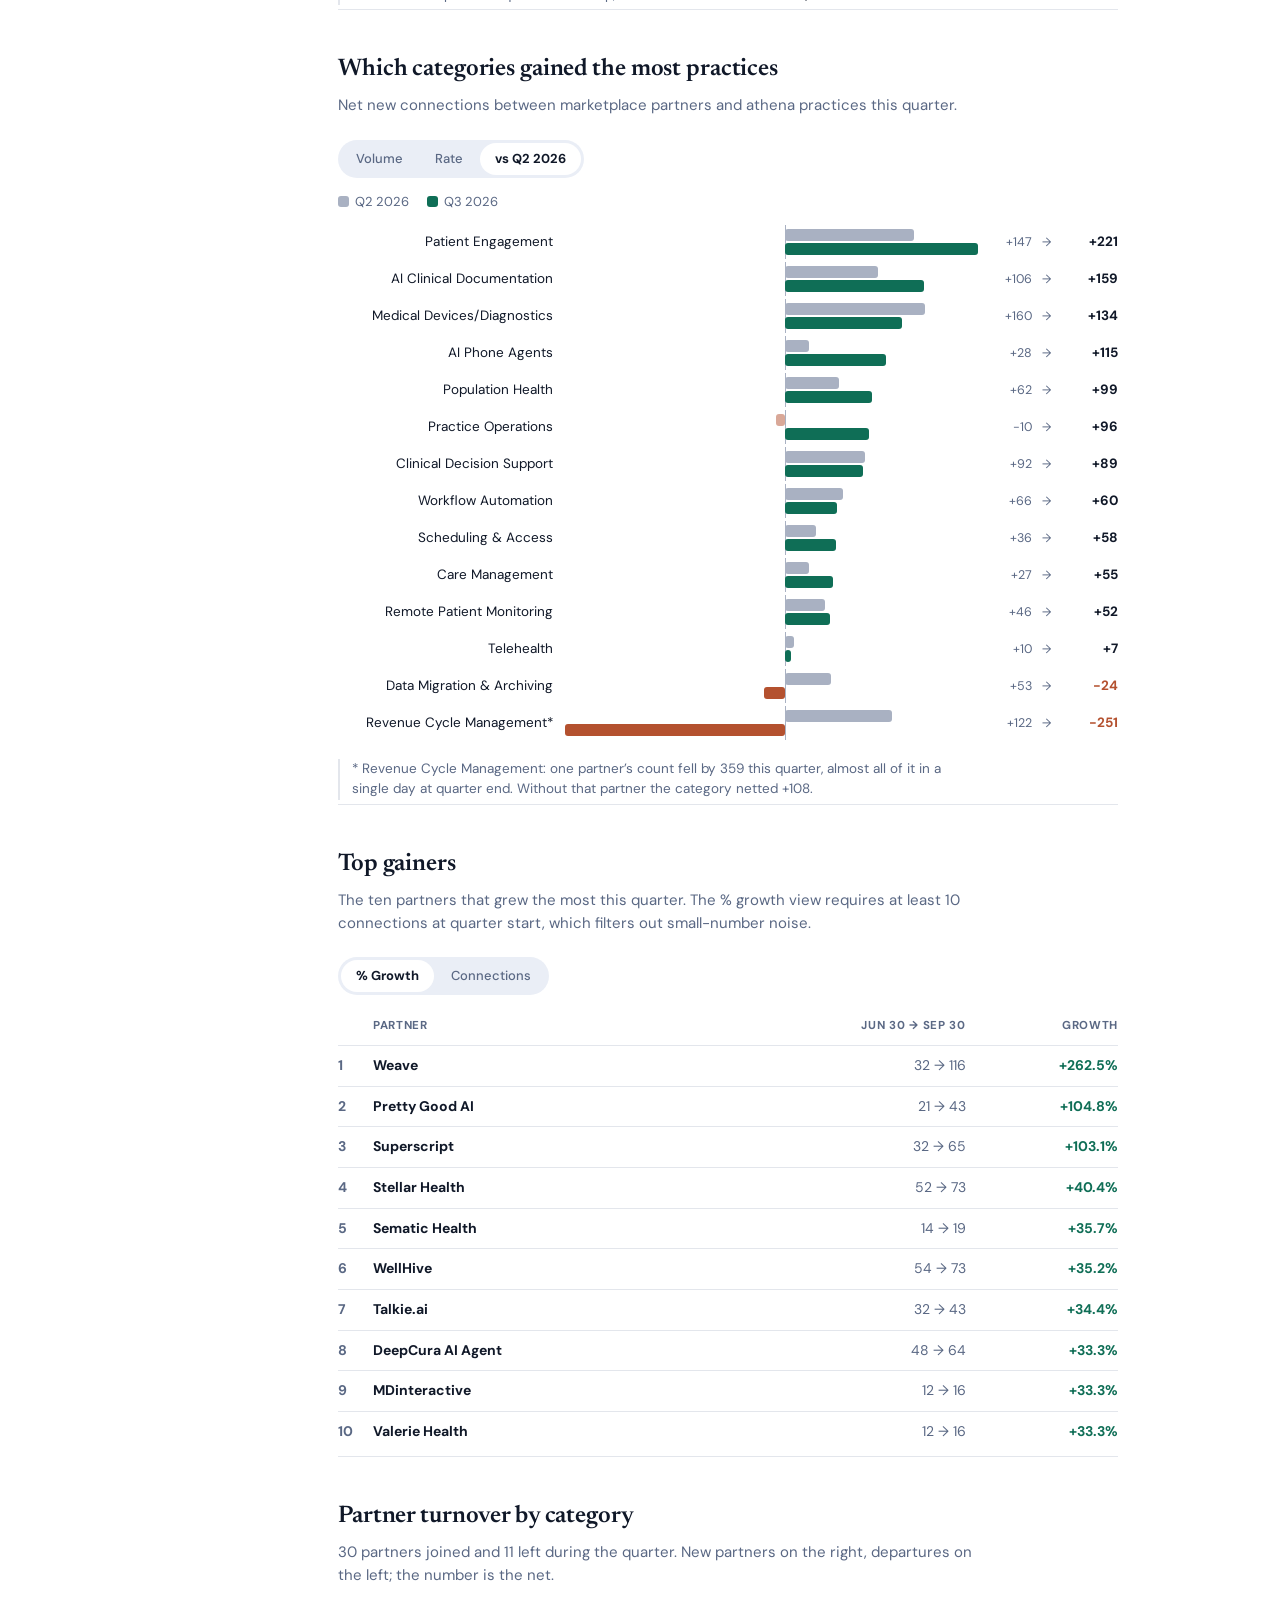
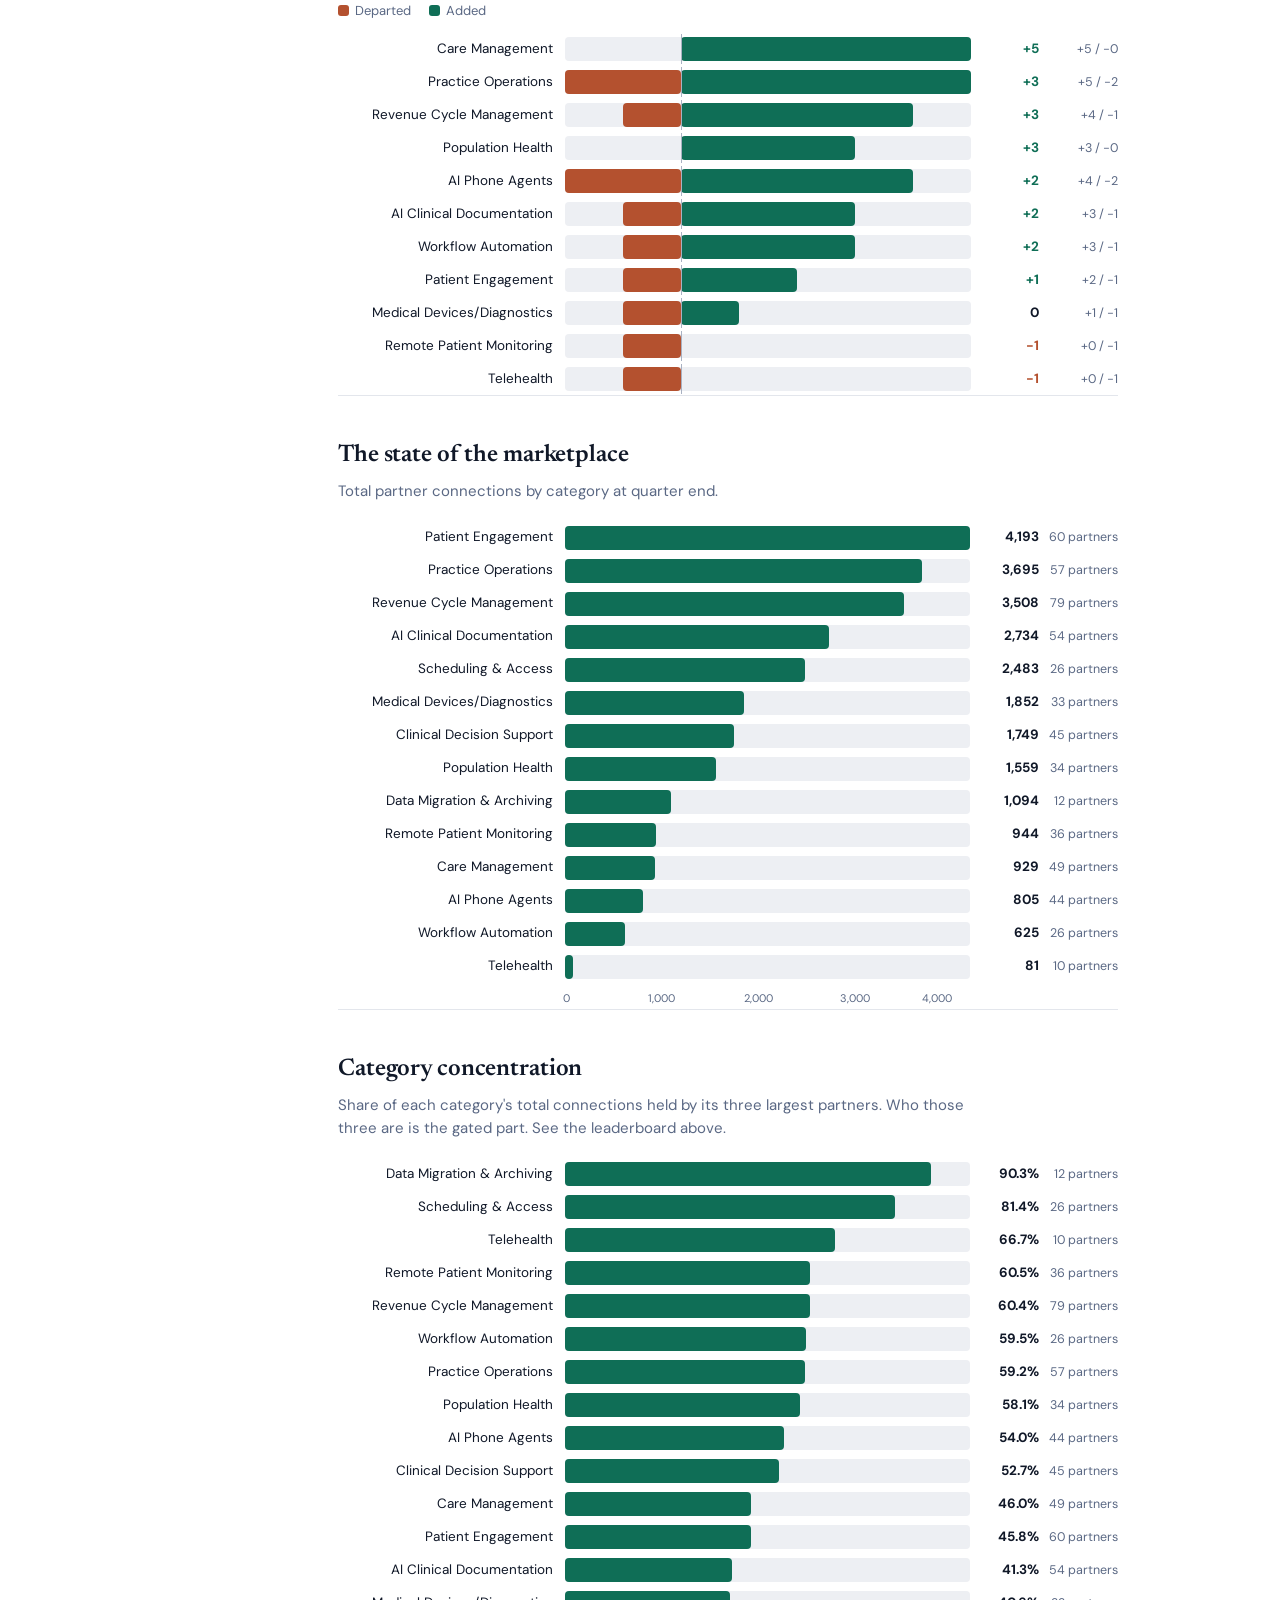
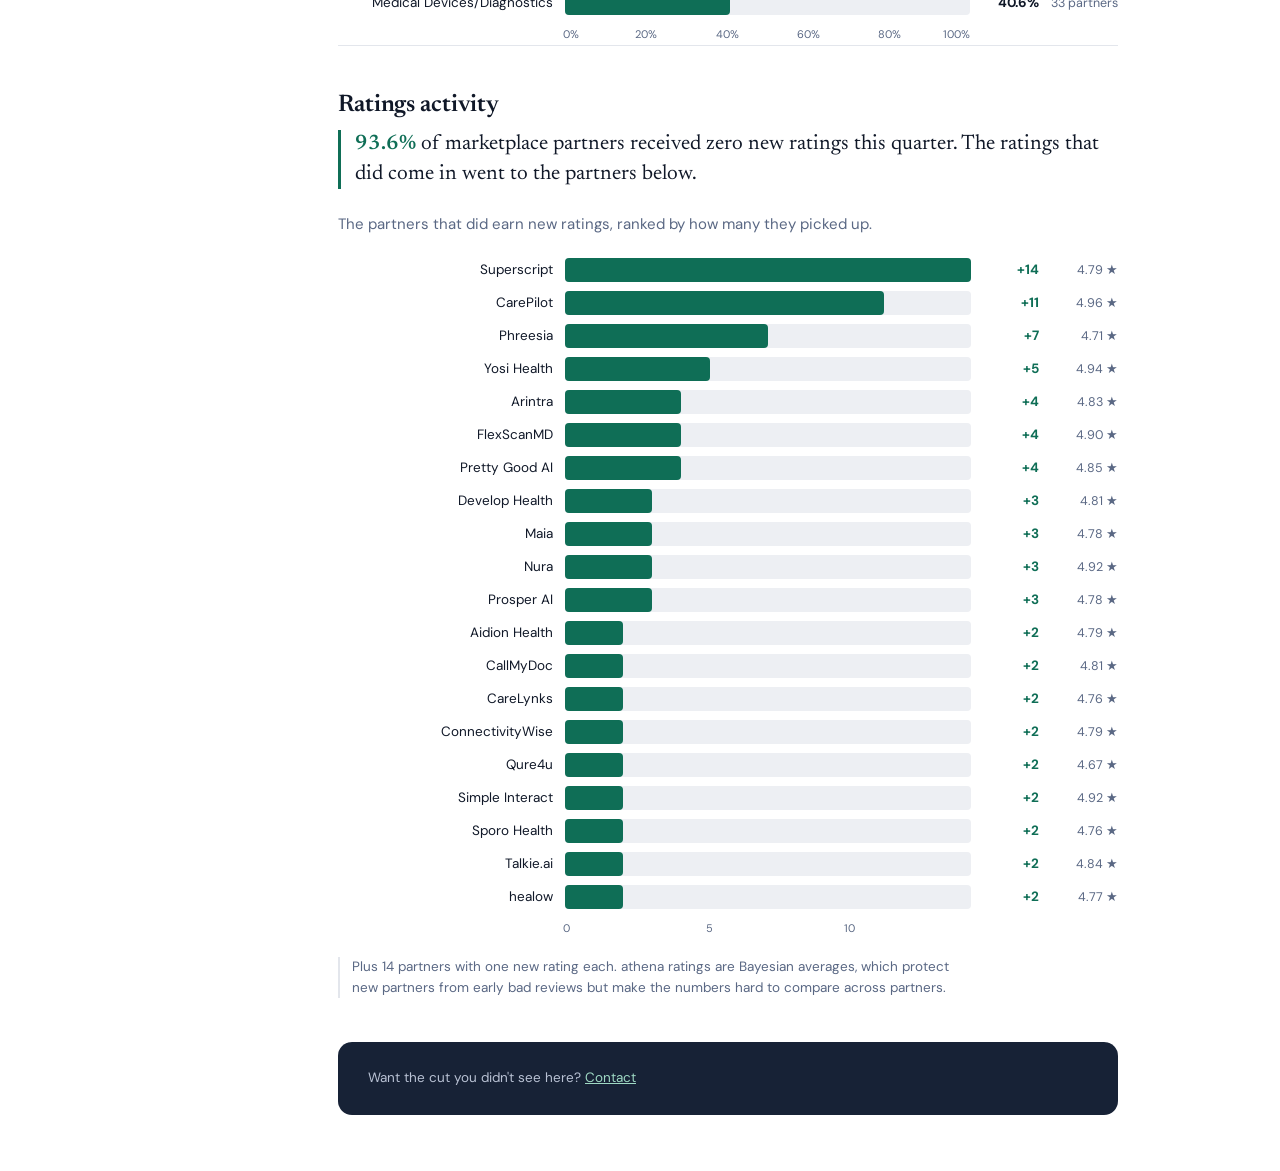
==== commit 84bb7be1: "Retitle the net-change chart around practices gained The chart is now "Which categories gained the m" ====
--- a/index.html
+++ b/index.html
@@ -39,7 +39,7 @@
     <a href="#leaderboard" class="jumpnav-lead">Leaderboard</a>
     <span class="jumpnav-group"><span data-q="label">…</span> Report:</span>
     <a href="#headline">At a Glance</a>
-    <a href="#net-by-category">Net Connection Change</a>
+    <a href="#net-by-category">Practices Gained</a>
     <a href="#top-gainers">Top Gainers</a>
     <a href="#turnover">Partner Turnover</a>
     <a href="#state-of-market">State of the Marketplace</a>
@@ -87,7 +87,7 @@
       Tracked daily across <strong id="framing-count">…</strong> marketplace partners ·
       <span data-q="months">…</span>
     </p>
-    <p class="report-sub">Categories follow my own taxonomy rather than athena's native one.</p>
+    <p class="report-sub">Categories are my own taxonomy, not athena's. Counts are athena connections; a large group can appear as more than one connection.</p>
   </header>
 
   <main class="report" id="report">
@@ -99,8 +99,8 @@
     </section>
 
     <section id="net-by-category" class="section">
-      <h3>Net connection change by category</h3>
-      <p class="dek">Change in partner connections across the quarter.</p>
+      <h3>Which categories gained the most practices</h3>
+      <p class="dek">Net new connections between marketplace partners and athena practices this quarter.</p>
       <div class="toggle" id="net-toggle" role="tablist" aria-label="Chart view">
         <button role="tab" aria-selected="false" data-view="net">Volume</button>
         <button role="tab" aria-selected="false" data-view="rate">Rate</button>
@@ -131,8 +131,7 @@
     <section id="state-of-market" class="section">
       <h3>The state of the marketplace</h3>
       <p class="dek">
-        Total partner connections by category at quarter end. A practice connected to two
-        partners counts once for each.
+        Total partner connections by category at quarter end.
       </p>
       <div class="chart" id="chart-state-of-market"></div>
     </section>
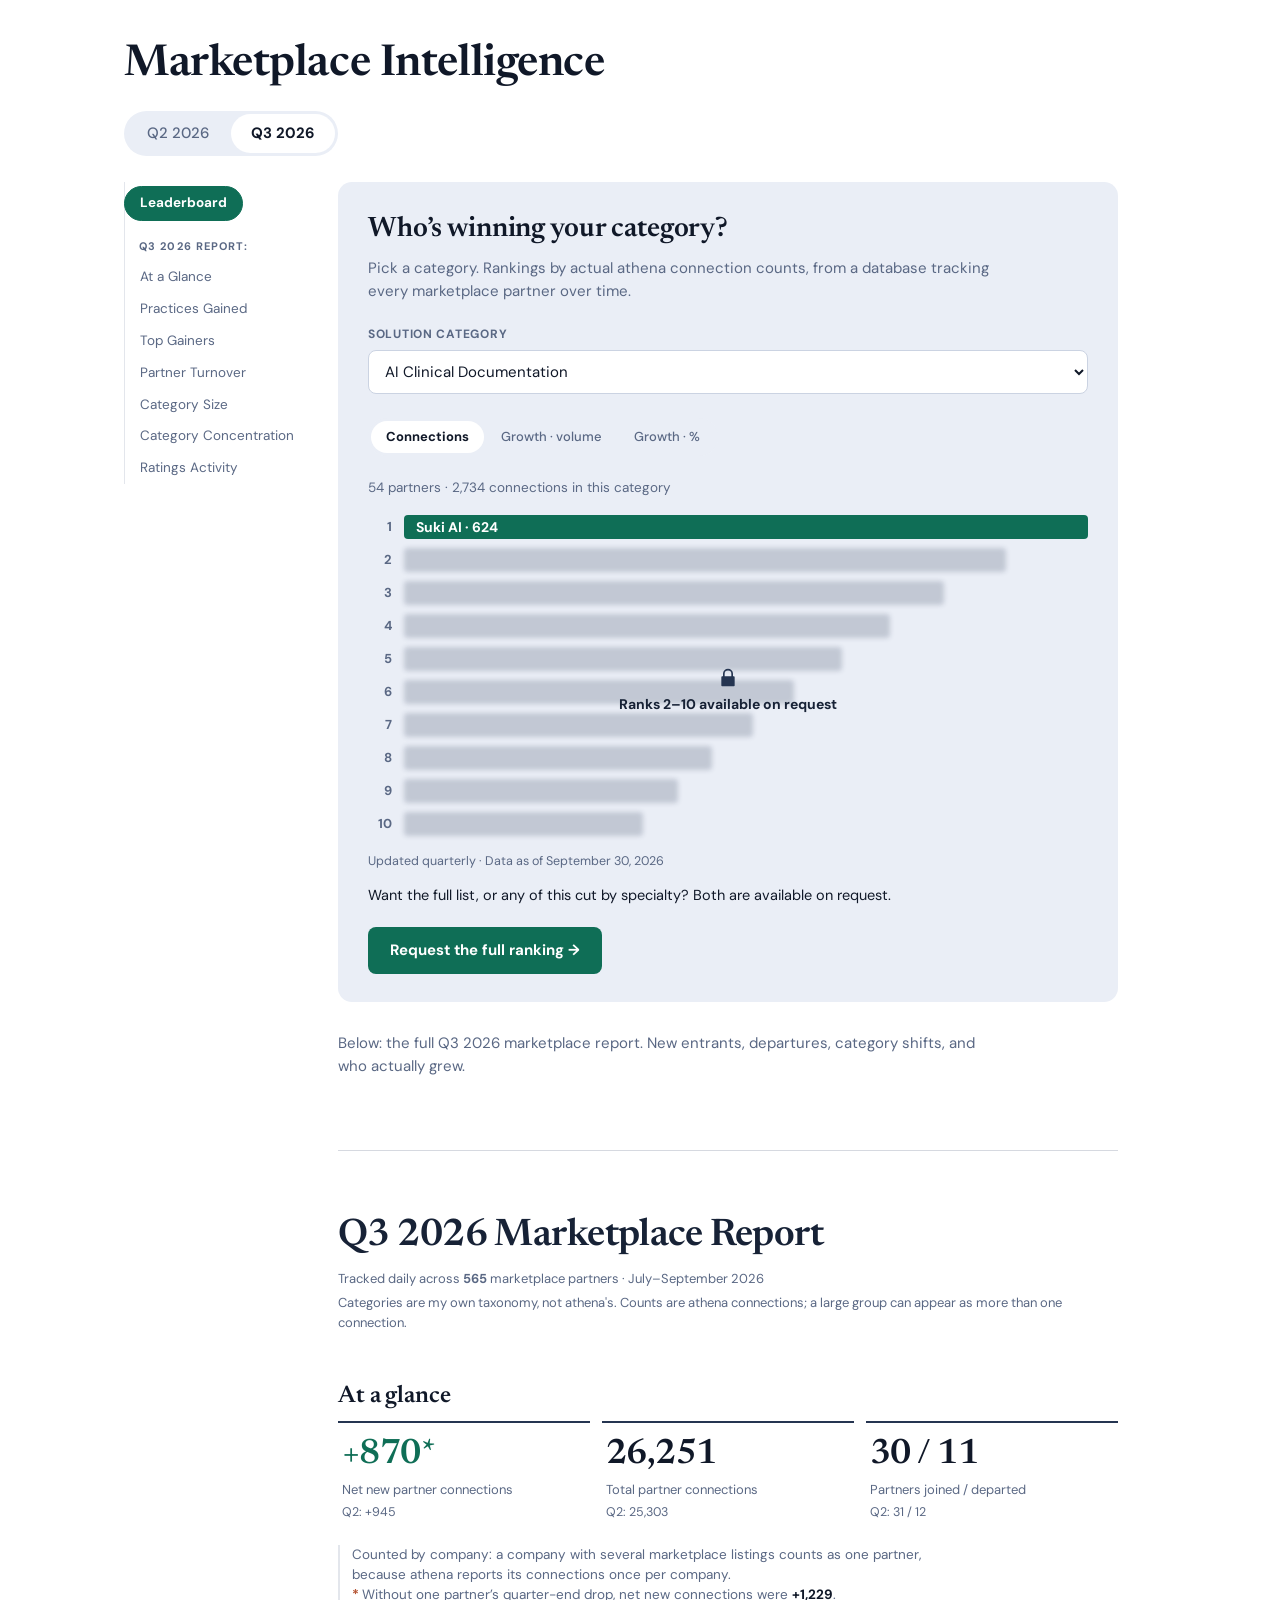
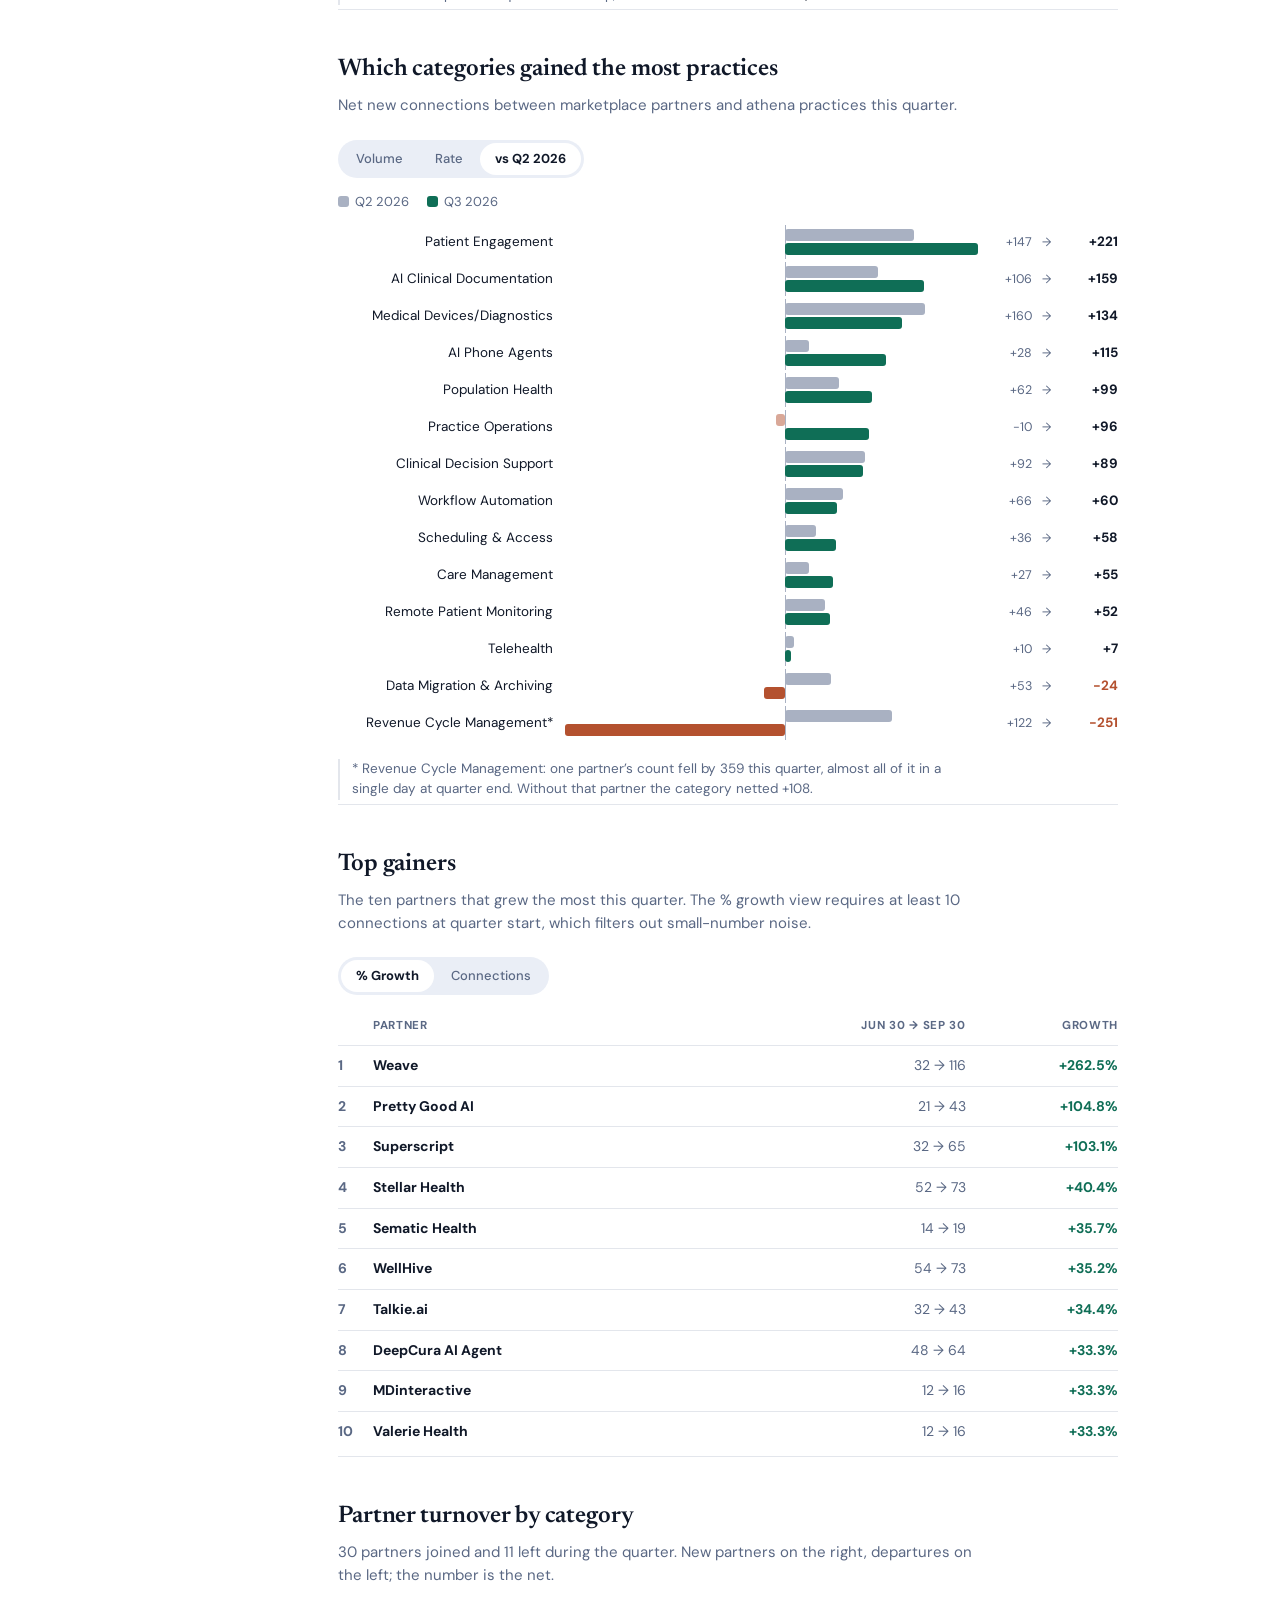
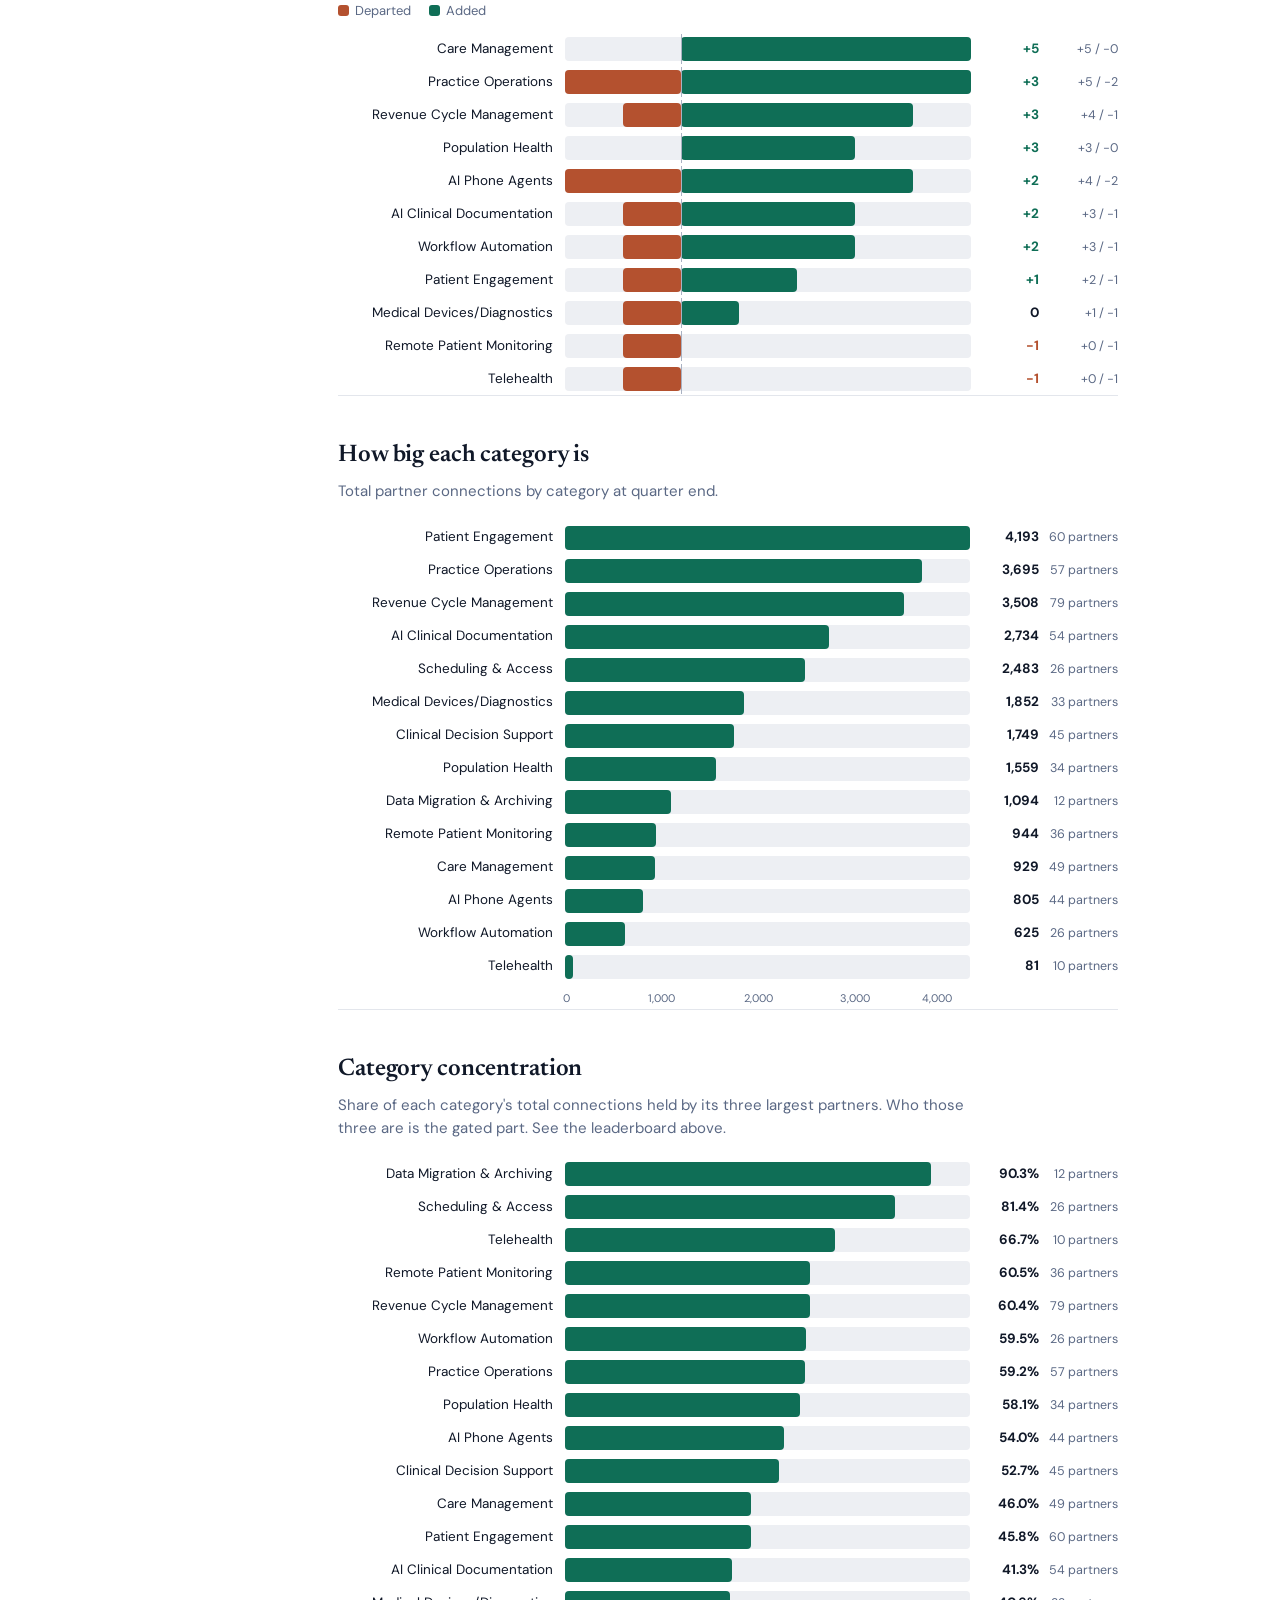
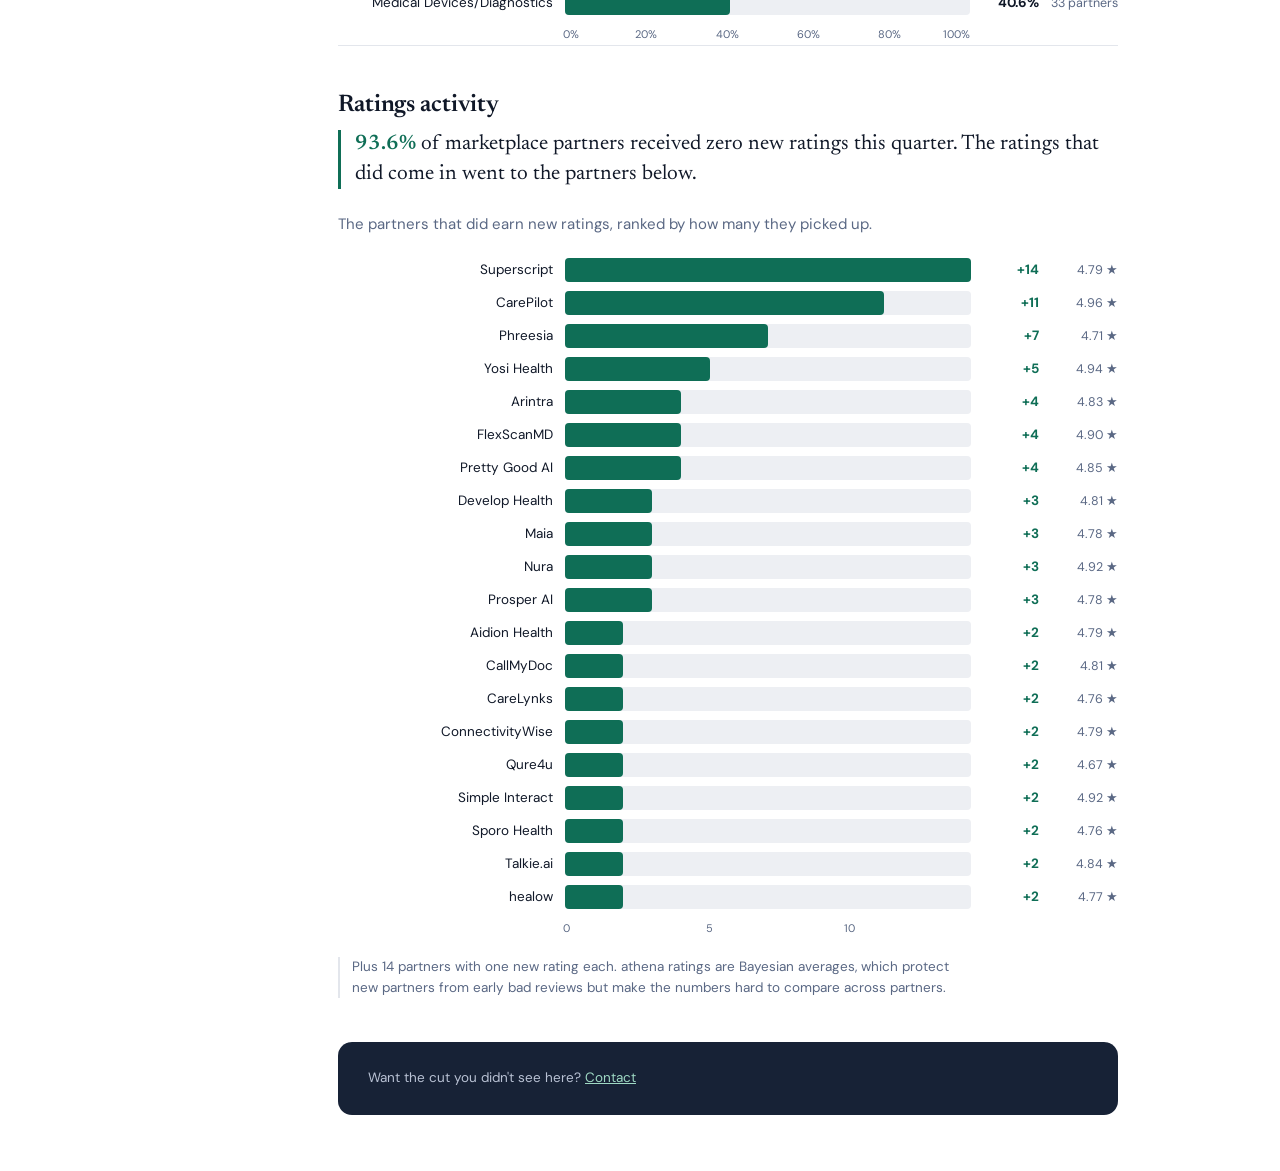
==== commit c0cf4b72: "Rename the state-of-the-marketplace chart to category size Heading is now "How big each category is"" ====
--- a/index.html
+++ b/index.html
@@ -42,7 +42,7 @@
     <a href="#net-by-category">Practices Gained</a>
     <a href="#top-gainers">Top Gainers</a>
     <a href="#turnover">Partner Turnover</a>
-    <a href="#state-of-market">State of the Marketplace</a>
+    <a href="#state-of-market">Category Size</a>
     <a href="#concentration">Category Concentration</a>
     <a href="#ratings">Ratings Activity</a>
   </nav>
@@ -129,7 +129,7 @@
     </section>
 
     <section id="state-of-market" class="section">
-      <h3>The state of the marketplace</h3>
+      <h3>How big each category is</h3>
       <p class="dek">
         Total partner connections by category at quarter end.
       </p>
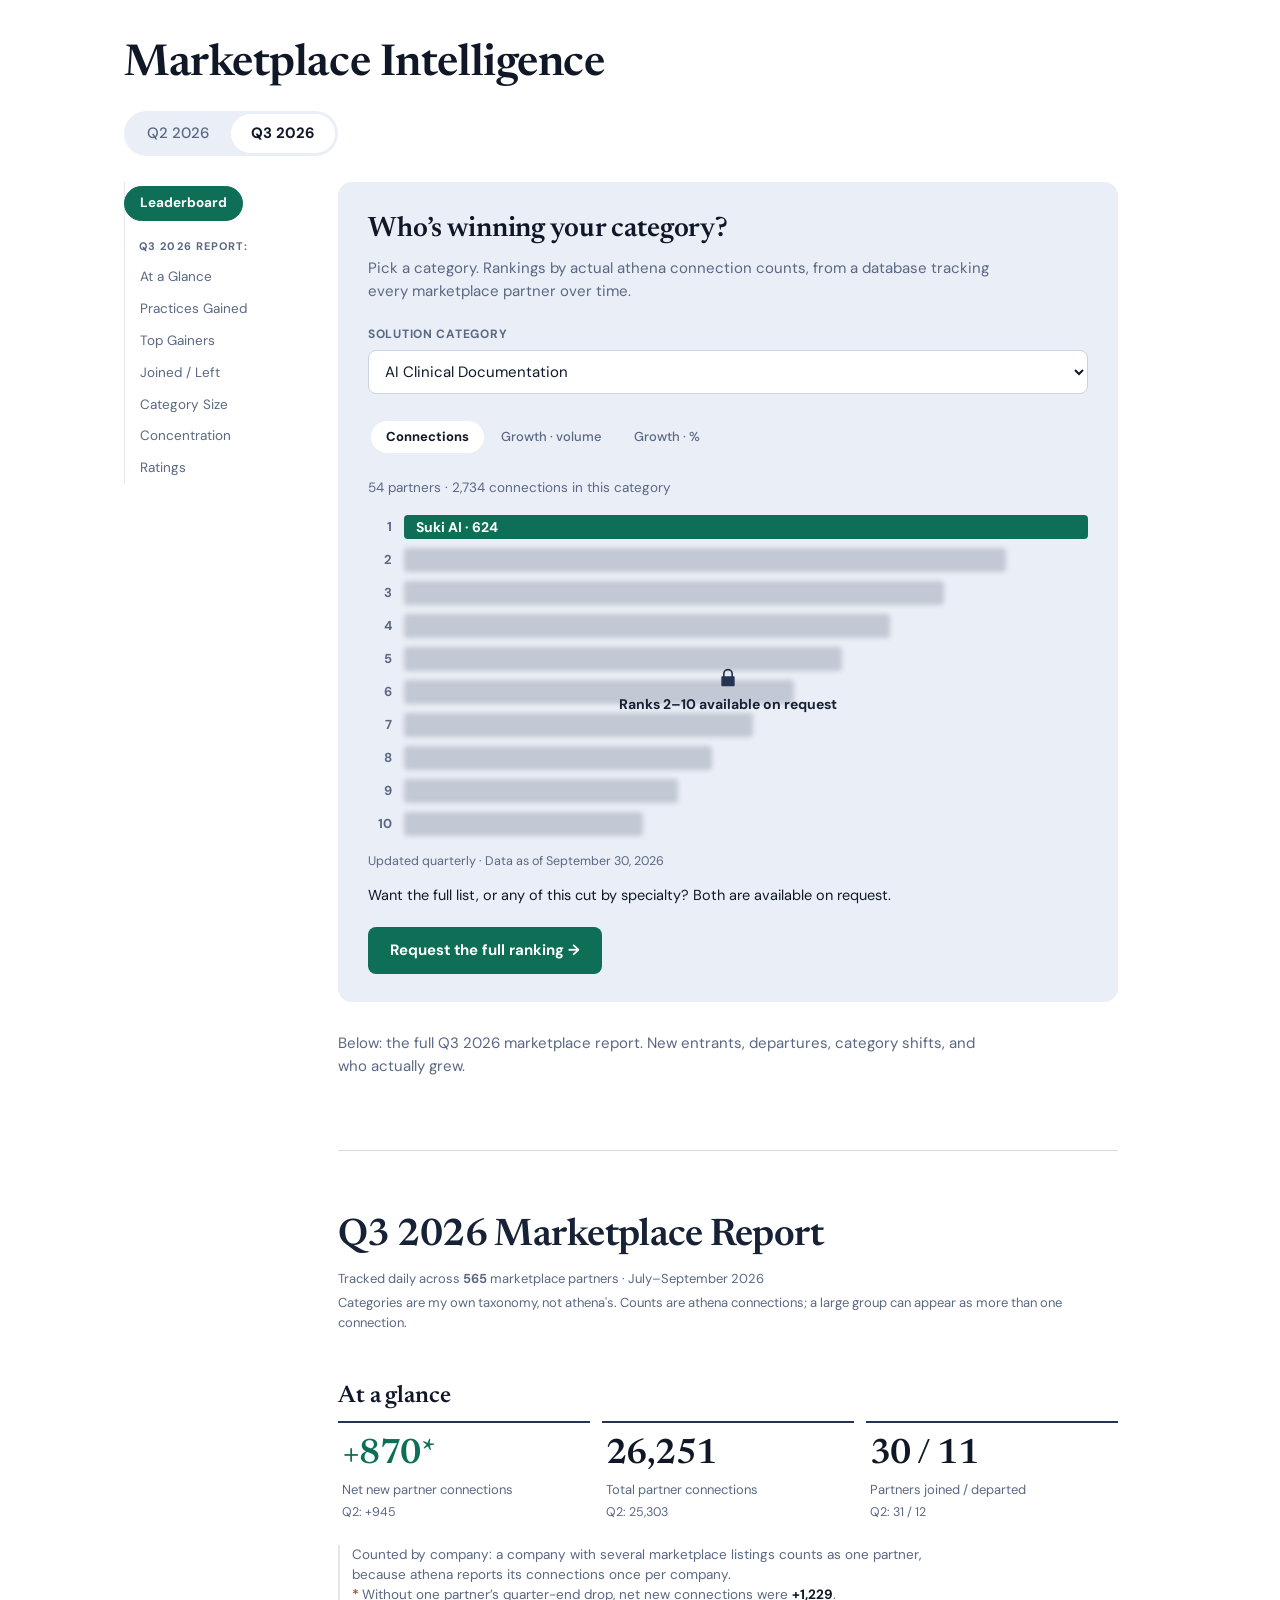
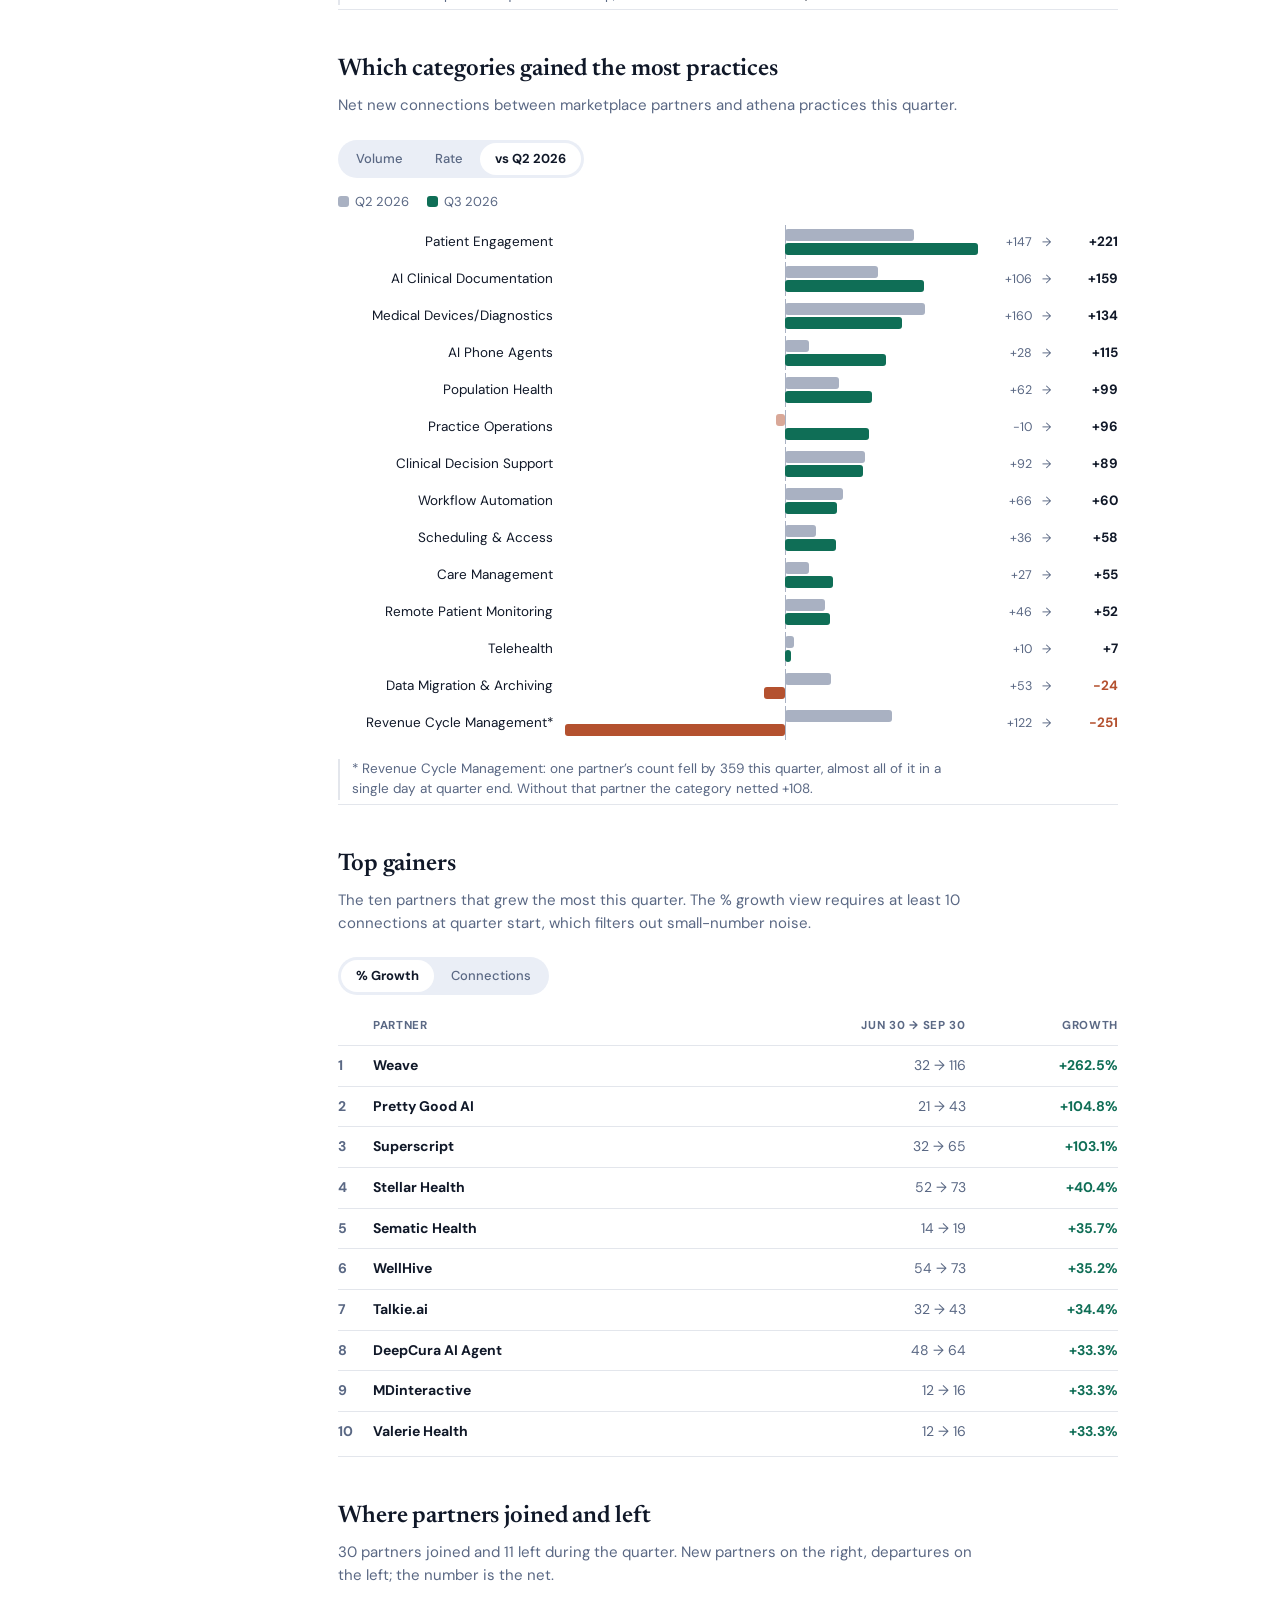
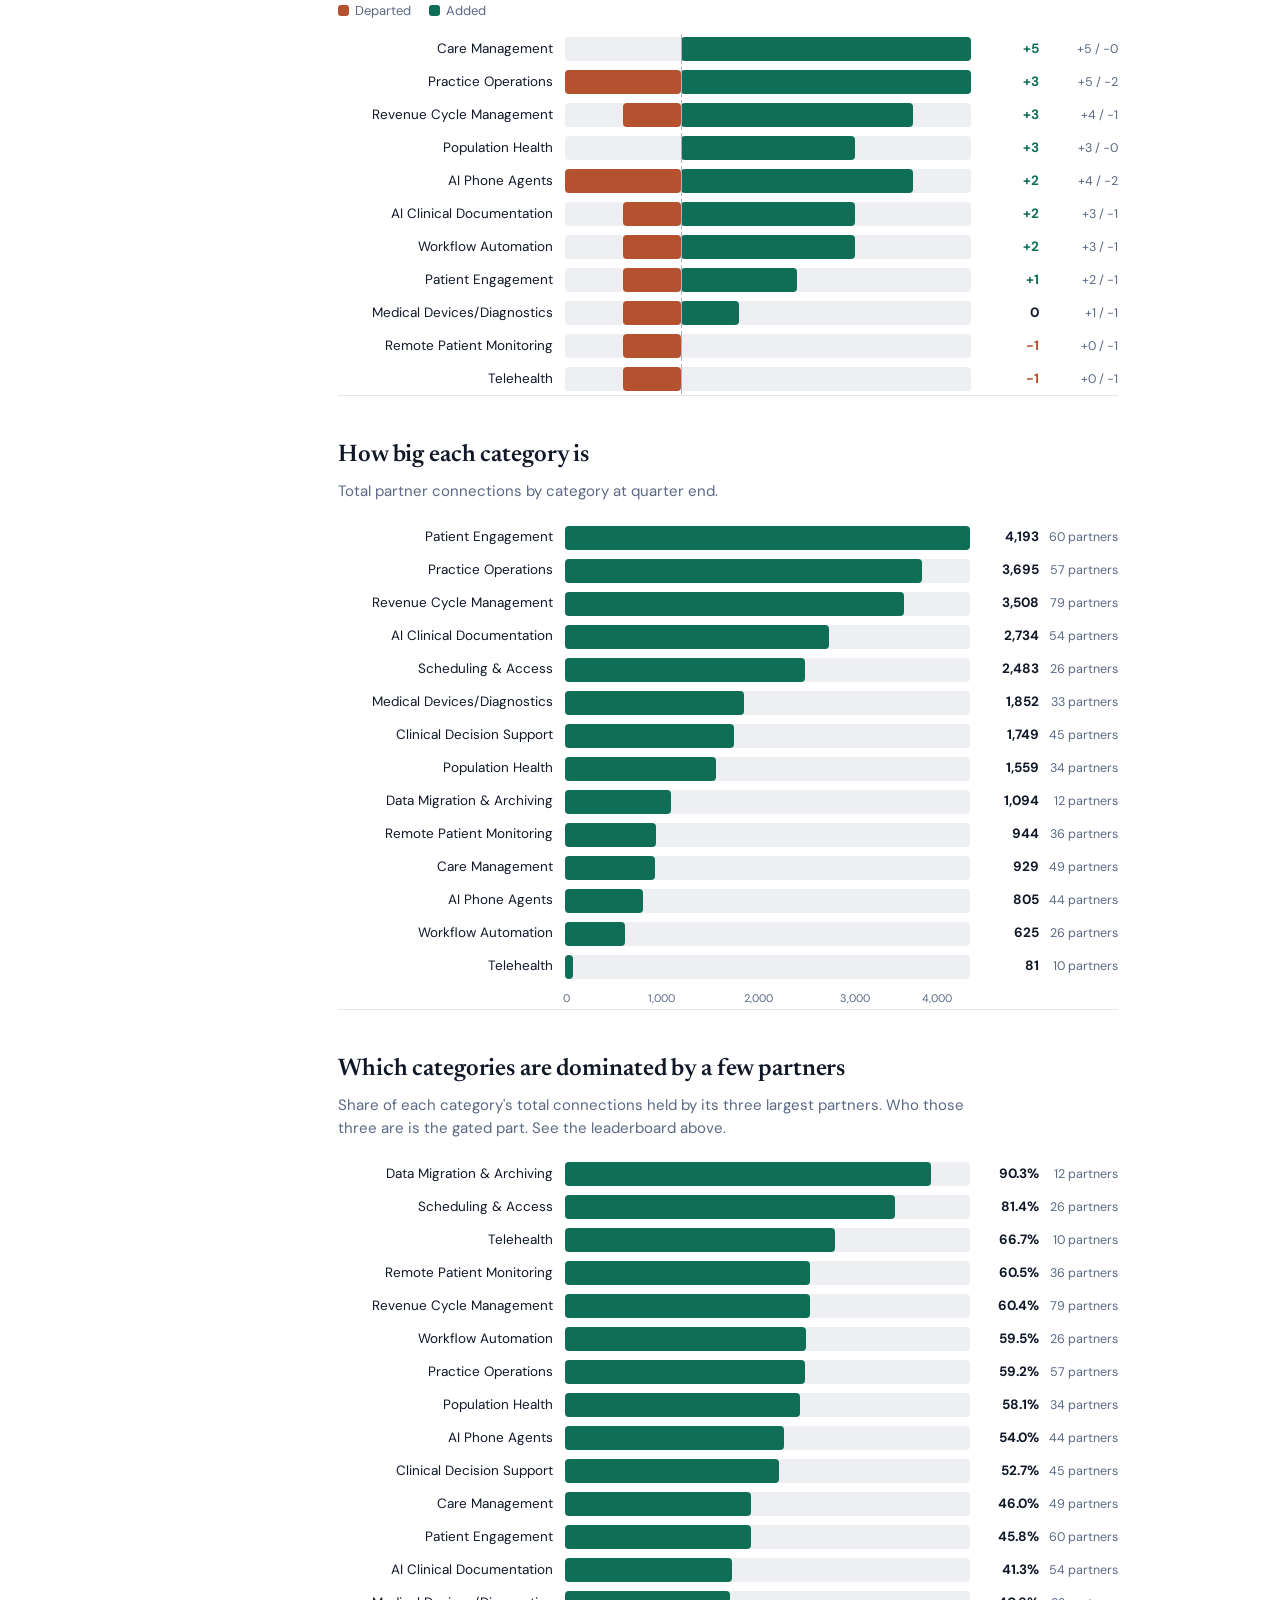
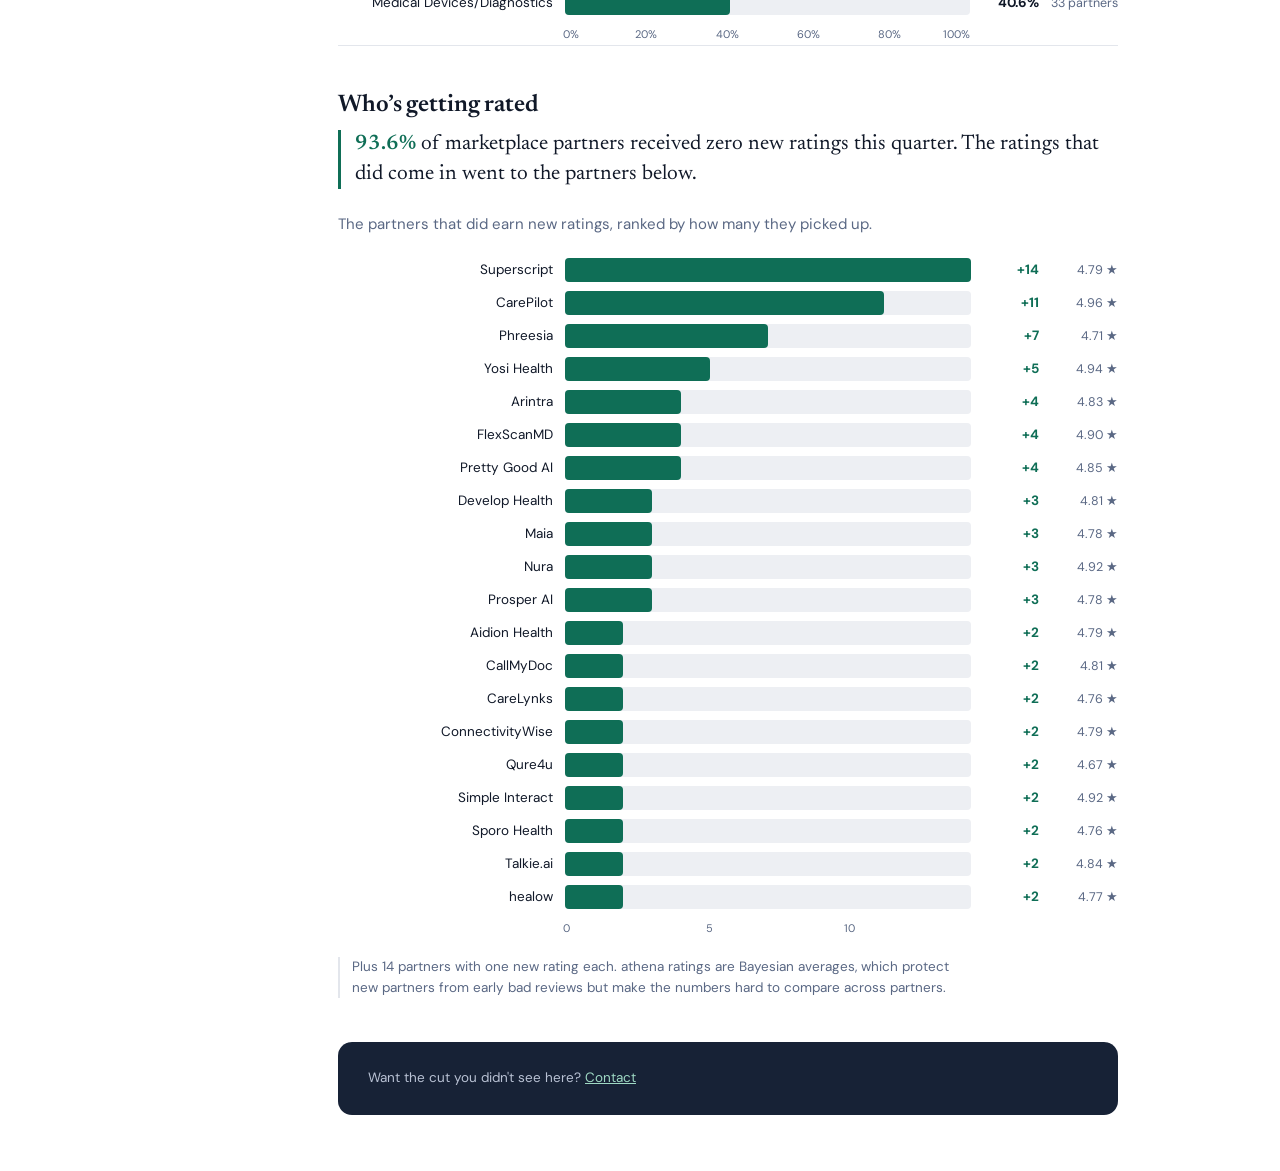
==== commit 90da87d2: "Retitle turnover, concentration and ratings as questions Where partners joined and left (Joined / Le" ====
--- a/index.html
+++ b/index.html
@@ -41,10 +41,10 @@
     <a href="#headline">At a Glance</a>
     <a href="#net-by-category">Practices Gained</a>
     <a href="#top-gainers">Top Gainers</a>
-    <a href="#turnover">Partner Turnover</a>
+    <a href="#turnover">Joined / Left</a>
     <a href="#state-of-market">Category Size</a>
-    <a href="#concentration">Category Concentration</a>
-    <a href="#ratings">Ratings Activity</a>
+    <a href="#concentration">Concentration</a>
+    <a href="#ratings">Ratings</a>
   </nav>
 
   <div class="content">
@@ -122,7 +122,7 @@
     </section>
 
     <section id="turnover" class="section">
-      <h3>Partner turnover by category</h3>
+      <h3>Where partners joined and left</h3>
       <p class="dek" id="turnover-dek"></p>
       <div class="legend" id="turnover-legend"></div>
       <div class="chart" id="chart-turnover"></div>
@@ -137,7 +137,7 @@
     </section>
 
     <section id="concentration" class="section">
-      <h3>Category concentration</h3>
+      <h3>Which categories are dominated by a few partners</h3>
       <p class="dek">
         Share of each category's total connections held by its three largest partners.
         Who those three are is the gated part. See the leaderboard above.
@@ -146,7 +146,7 @@
     </section>
 
     <section id="ratings" class="section">
-      <h3>Ratings activity</h3>
+      <h3>Who’s getting rated</h3>
       <p class="callout callout-lead" id="ratings-callout"></p>
       <p class="dek">The partners that did earn new ratings, ranked by how many they picked up.</p>
       <div class="chart" id="chart-ratings"></div>
